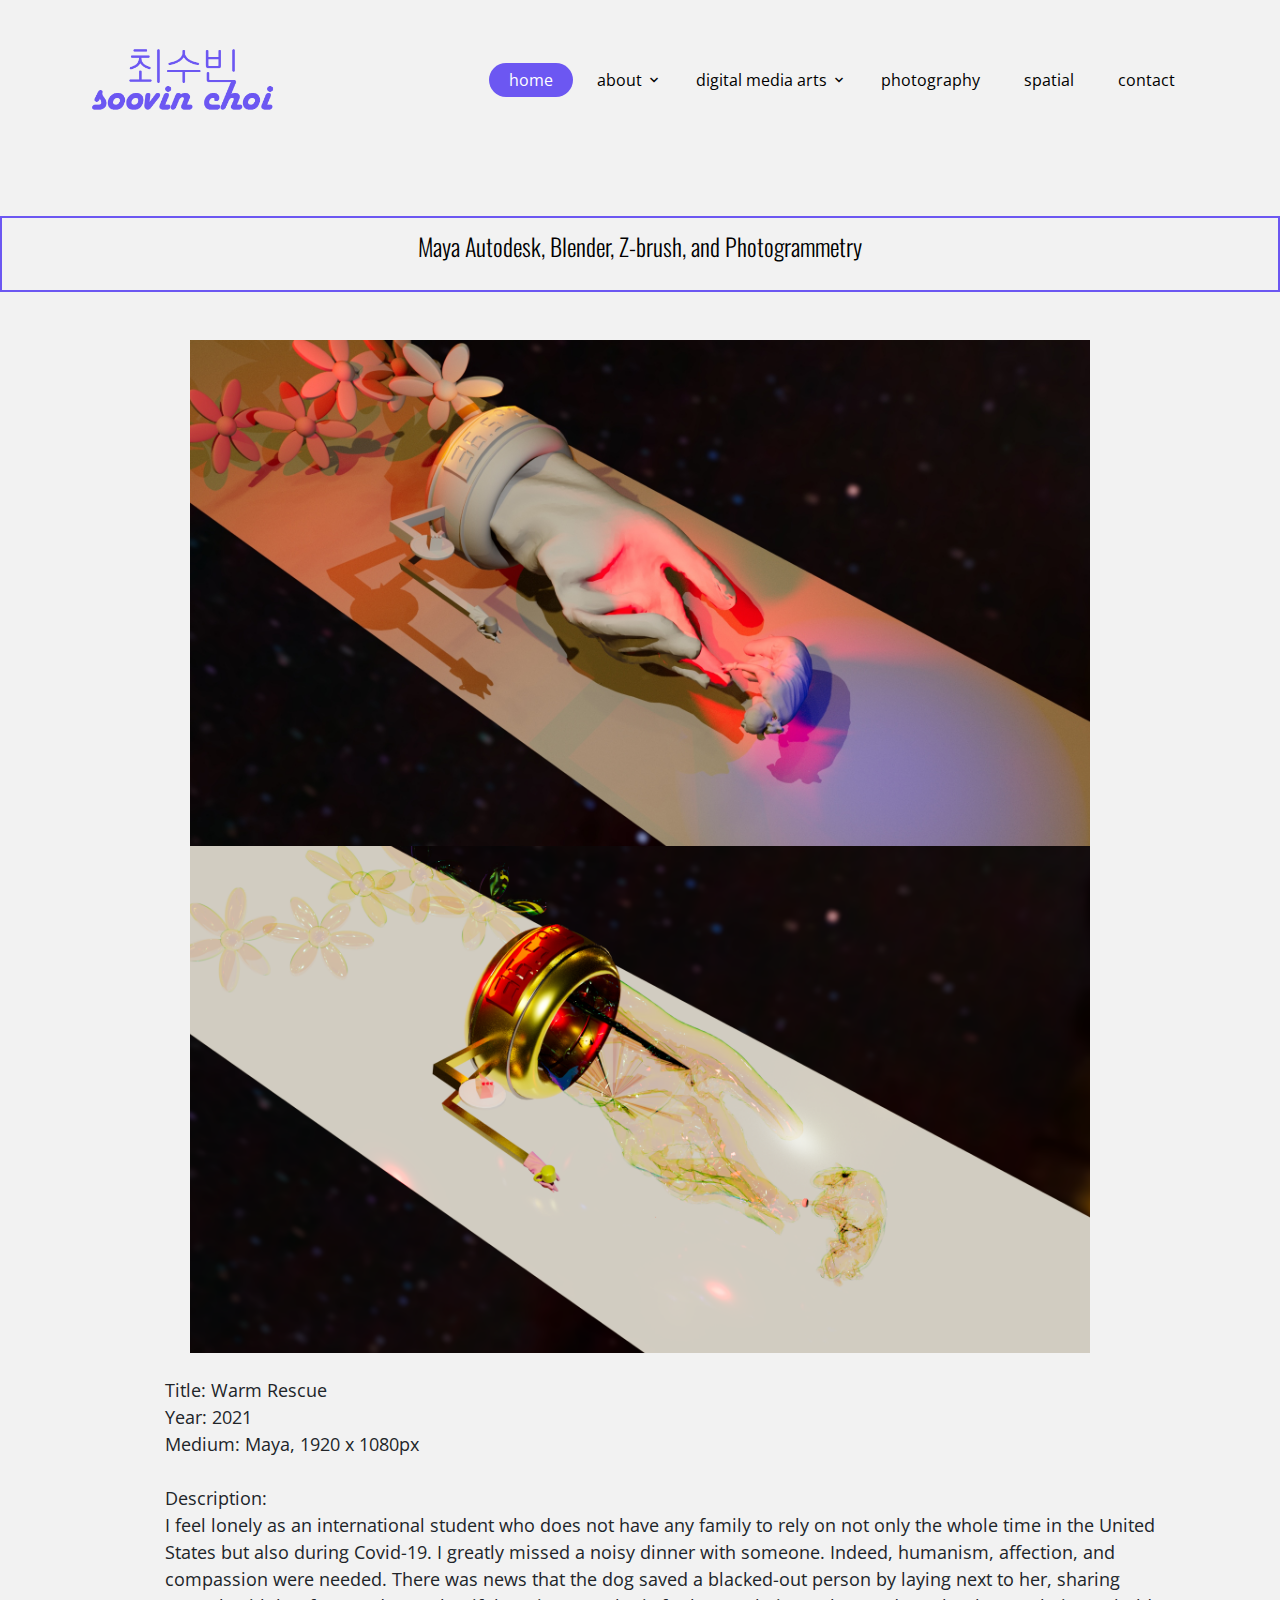
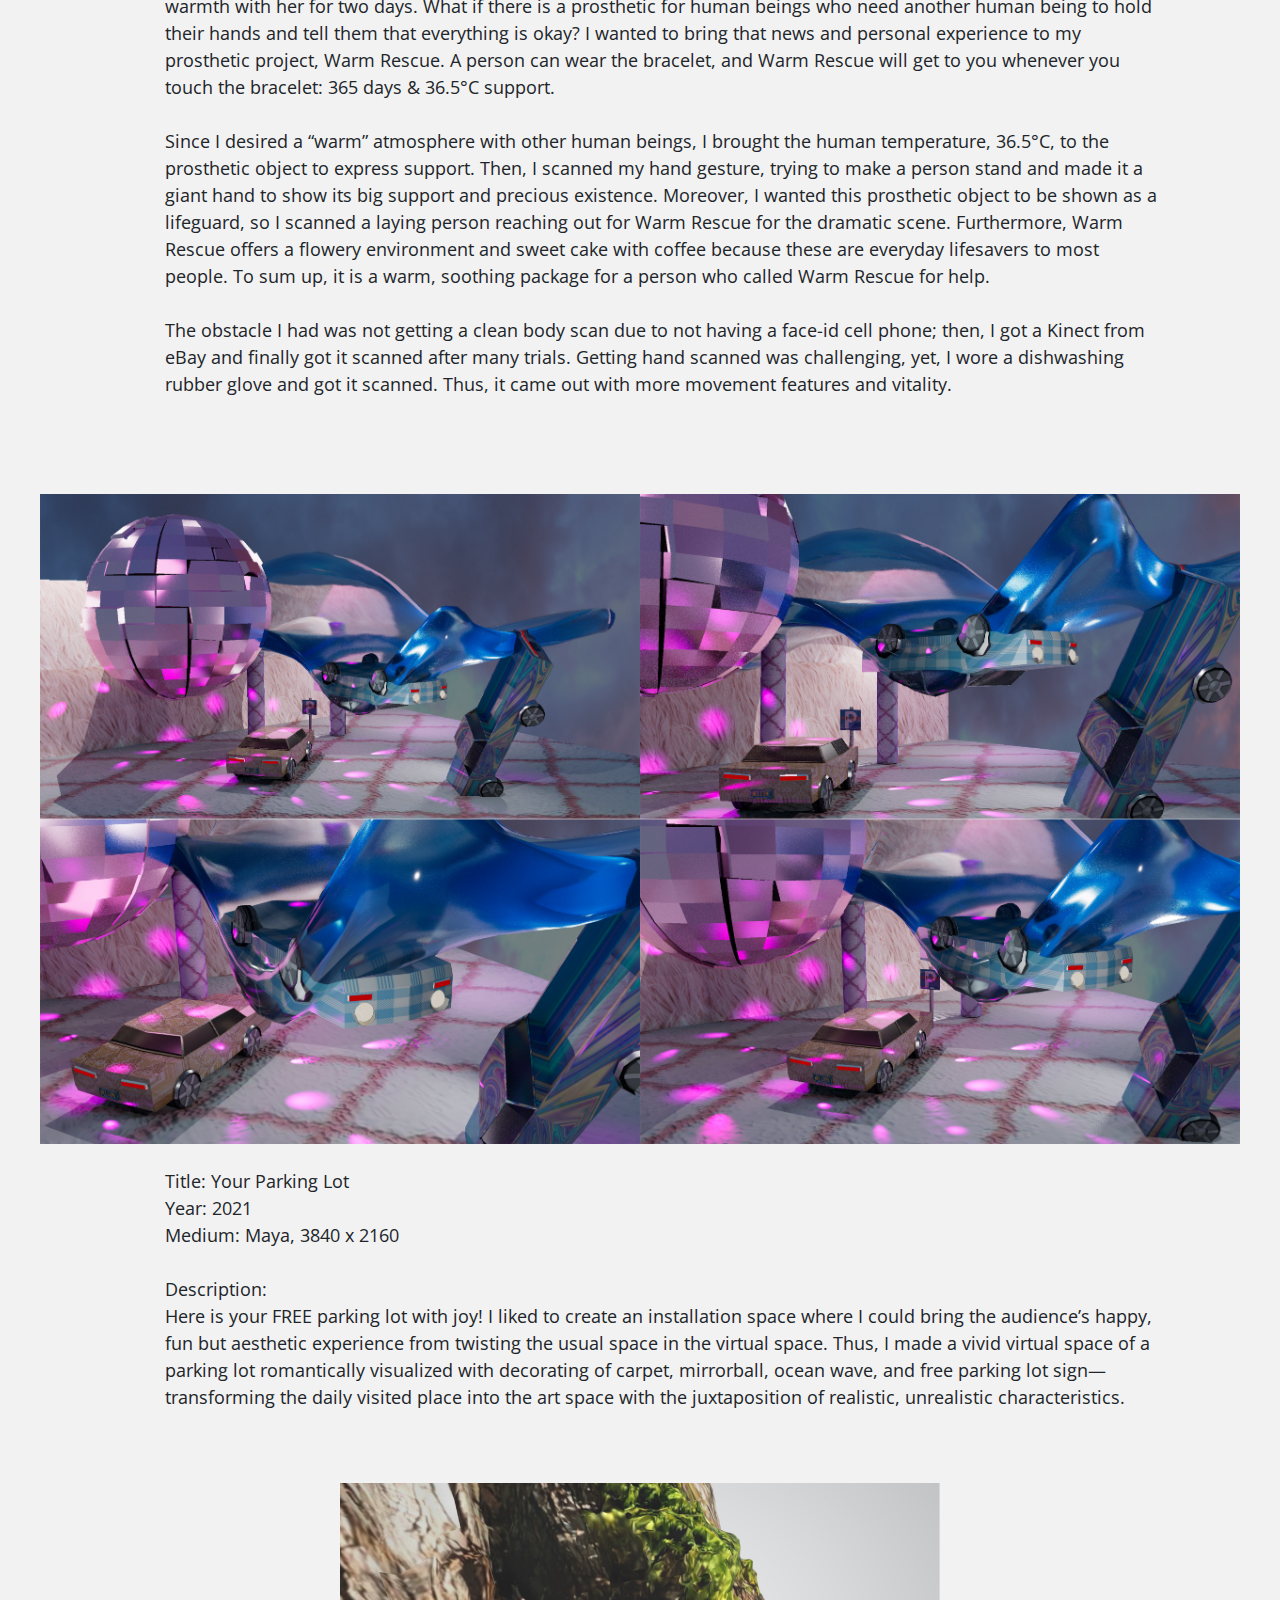
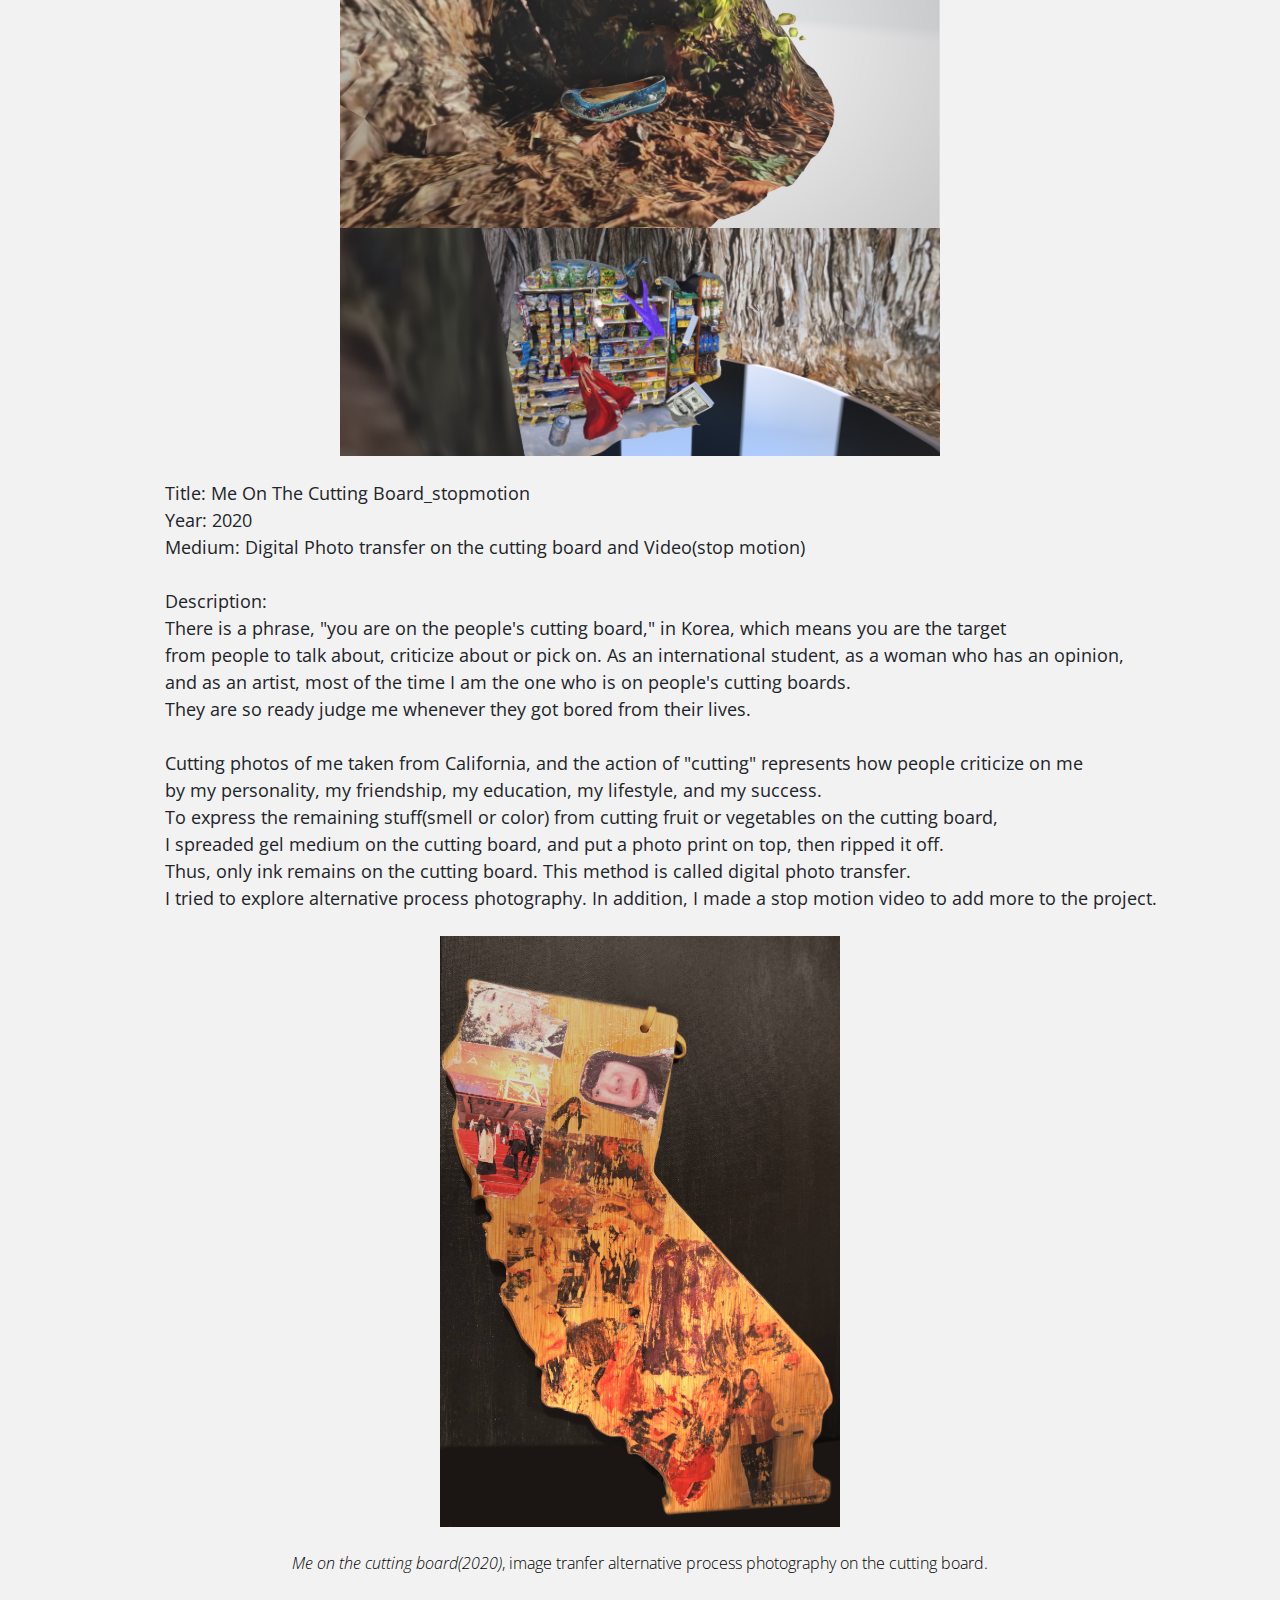
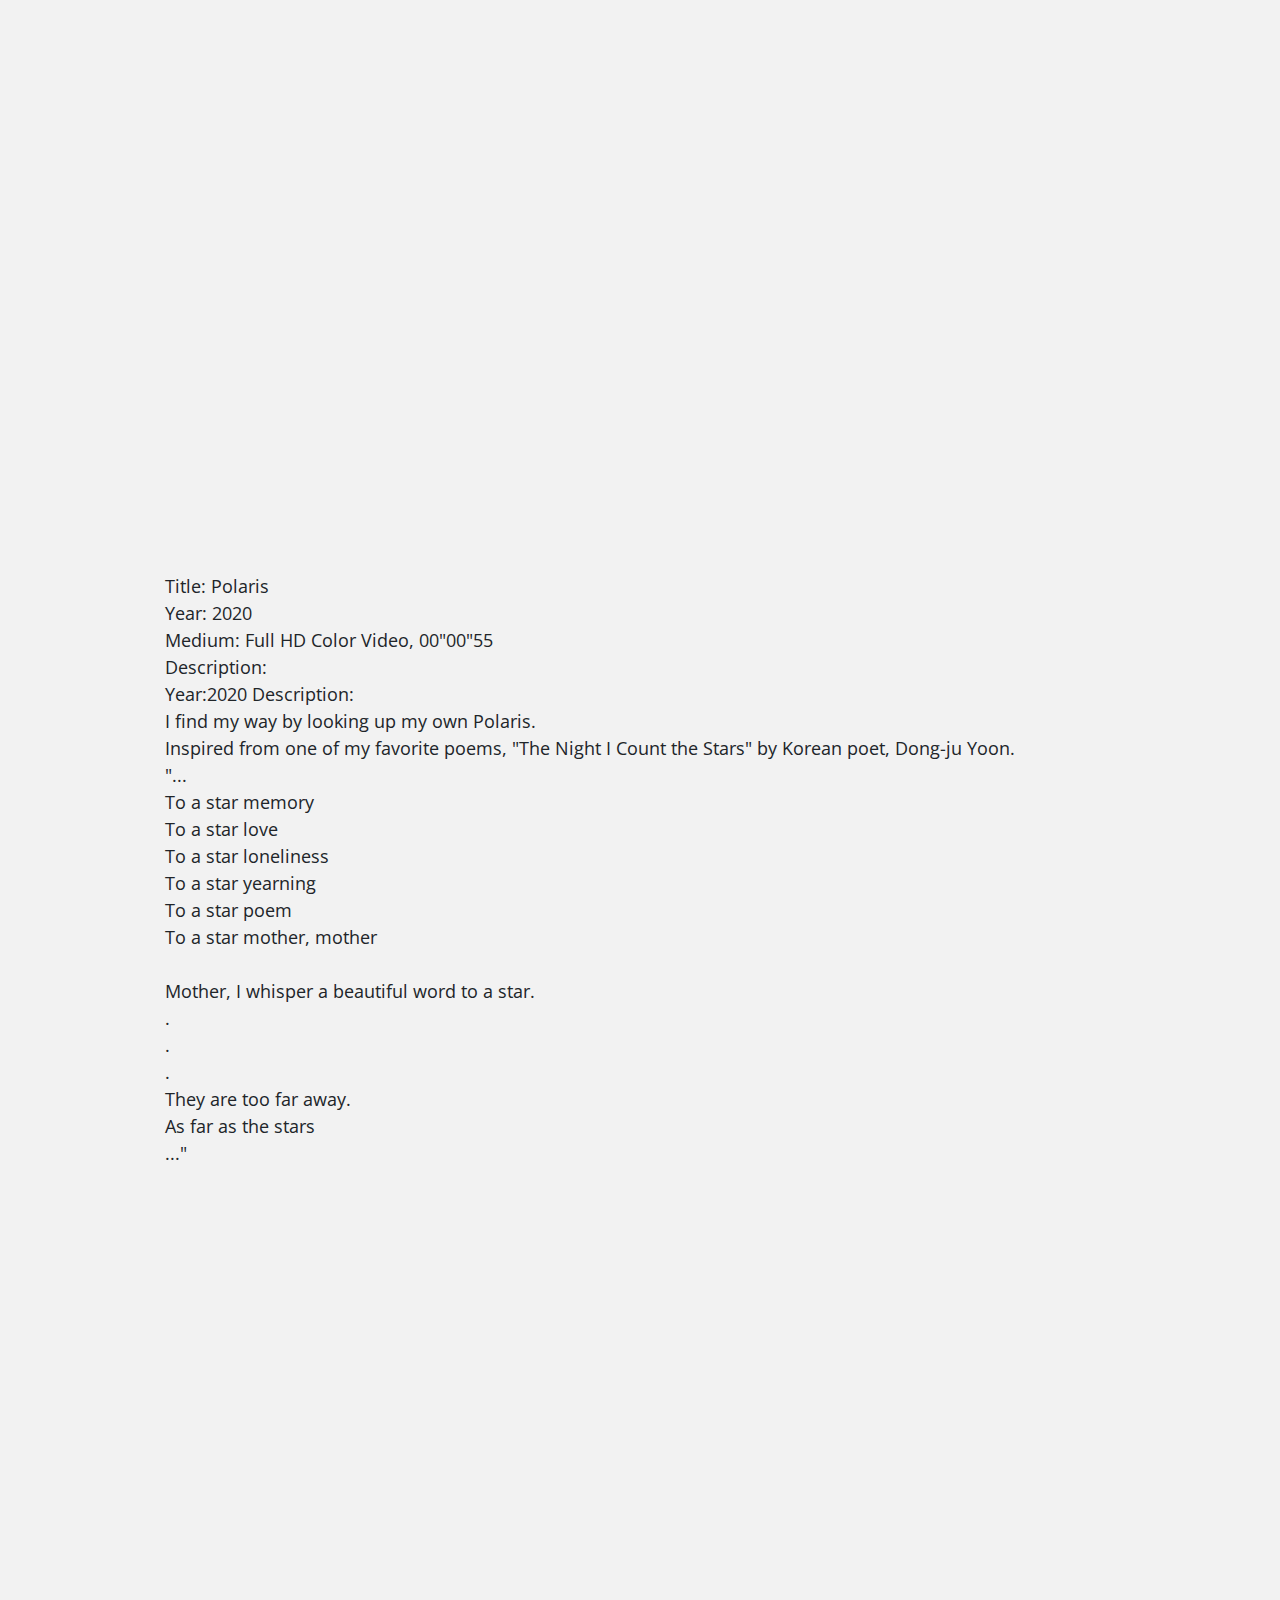
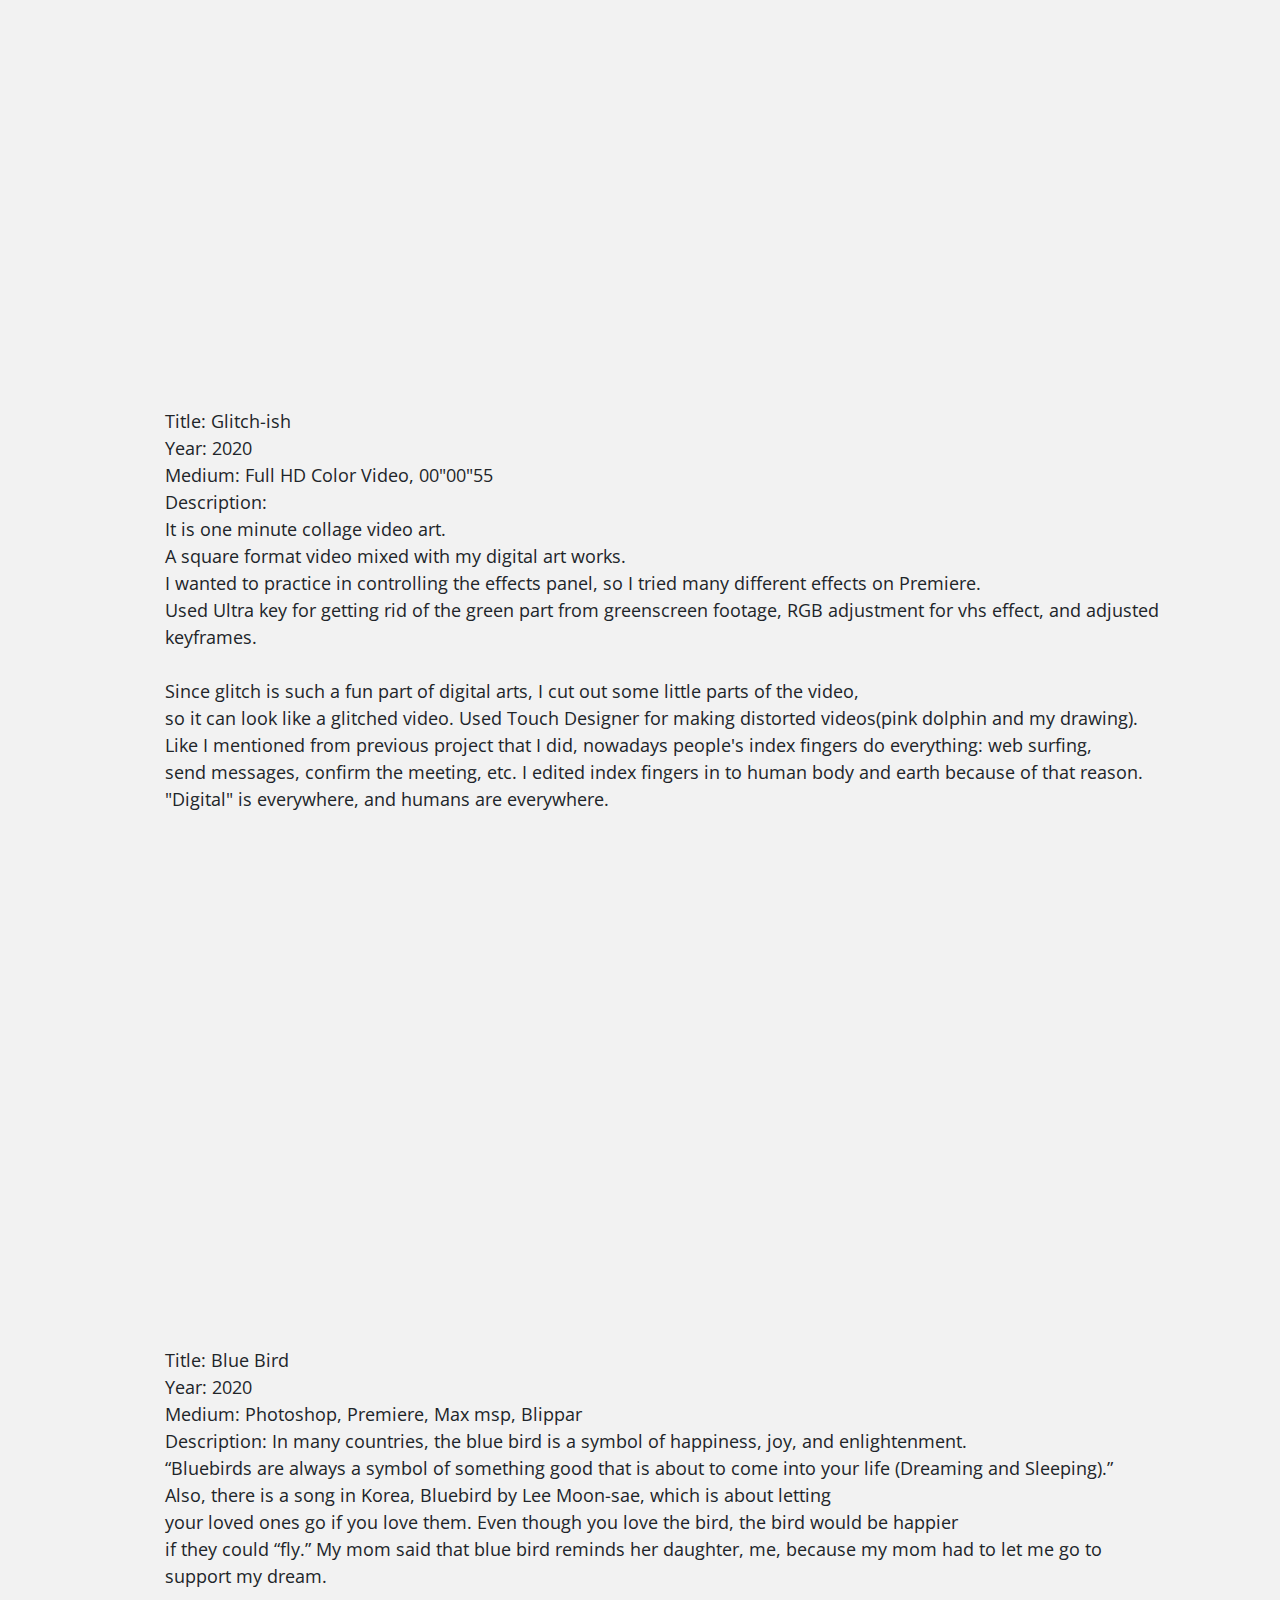
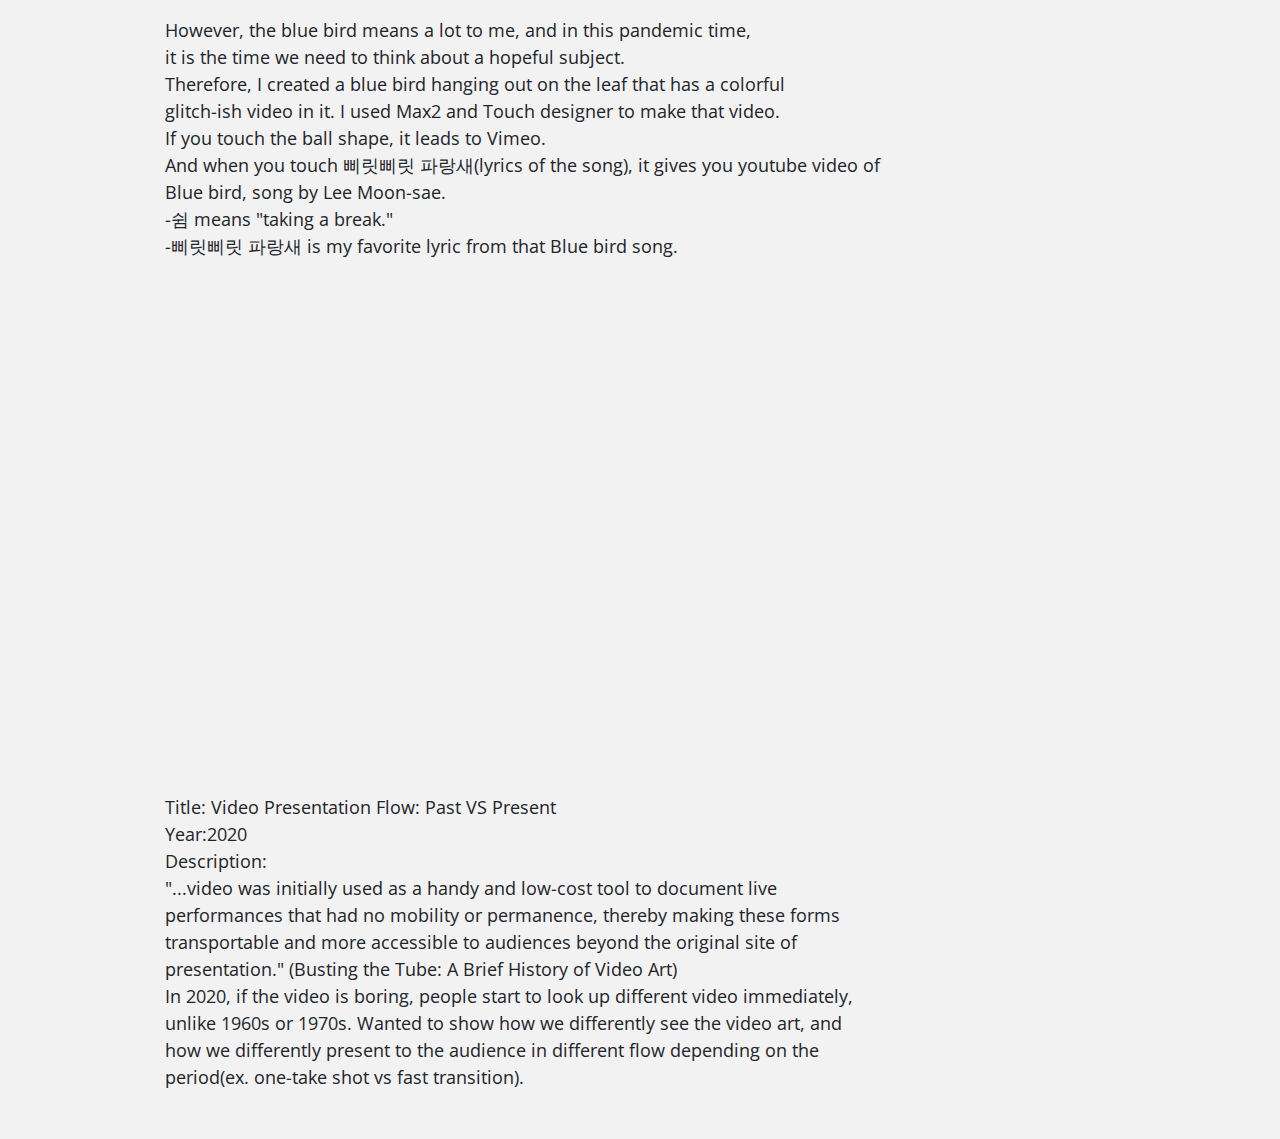
==== 3d.html @ eb4927ff "updated" ====
<!doctype html>
<html lang="en">
  <head>
    <!-- Required meta tags -->
    <meta charset="utf-8">
    <meta name="viewport" content="width=device-width, initial-scale=1, shrink-to-fit=no">

    <link href="https://fonts.googleapis.com/css?family=Open+Sans:300,400,700" rel="stylesheet">

    <link rel="stylesheet" href="fonts/icomoon/style.css">

    <link rel="stylesheet" href="css/owl.carousel.min.css">

    <!-- Bootstrap CSS -->
    <link rel="stylesheet" href="css/bootstrap.min.css">

    <!-- Style -->
    <link rel="stylesheet" href="css/style.css">

    <title>soovin choi</title>
  </head>
<header>

    <div class="site-mobile-menu">
      <div class="site-mobile-menu-header">
        <div class="site-mobile-menu-close mt-3">
          <span class="icon-close2 js-menu-toggle"></span>
        </div>
      </div>
      <div class="site-mobile-menu-body"></div>
    </div>

    <header class="site-navbar" role="banner">

      <div class="container">
        <div class="row align-items-center">

          <div class="col-11 col-xl-2">
            <img src ="images/logo.png" width="200px" height="auto">
            <!-- <h1 class="mb-0 site-logo"><a href="index.html" class="text-white mb-0">Brand</a></h1> -->
          </div>
          <div class="col-12 col-md-10 d-none d-xl-block">
            <nav class="site-navigation position-relative text-right" role="navigation">

              <ul class="site-menu js-clone-nav mr-auto d-none d-lg-block">
                <li class="active"><a href="index.html"><span>home</span></a></li>
                <li class="has-children">
                  <a href="#"><span>about</span></a>
                  <ul class="dropdown arrow-top">
                    <li><a href="artiststatement.html">artist statement</a></li>
                    <li><a href="cv.html">curriculum vitae</a></li>
                  </ul>
                </li>
                <li class="has-children">
                  <a href="#"><span>digital media arts</span></a>
                  <ul class="dropdown arrow-top">
                    <li><a href="3d.html">3d works</a></li>
                    <li><a href="videoarts.html">video arts</a></li>
                    <li><a href="web.html">web development</a></li>
                  </ul>
                </li>
                <li><a href="index2.html"><span>photography</span></a></li>
                <li><a href="spatial.html"><span>spatial</span></a></li>
                <li><a href="contact.html"><span>contact</span></a></li>
              </ul>
            </nav>
          </div>


          <div class="d-inline-block d-xl-none ml-md-0 mr-auto py-3" style="position: relative; top: 3px;"><a href="#" class="site-menu-toggle js-menu-toggle text-white"><span class="icon-menu h3"></span></a></div>

          </div>

        </div>
      </div>

    </header>

    <!-- <div class="hero" style="background-image: url('images/hero_1.jpg');"></div> -->
<body>

<br>
<br><br>
<br><br>
<br><br>
<br>
<br><fieldset><p id="hightlighted">
  <legend>  Maya Autodesk, Blender, Z-brush, and Photogrammetry</legend>
</p></fieldset>

<br>
<br>

   <center><img src="images/prosthetic.jpg" width="900px"><img src="images/choi-texture-tutorial2.png" width="900px"></center>

   <br>

   <center><div class="description" id="description">
   Title: Warm Rescue
<br>
   Year: 2021<br>
   Medium: Maya, 1920 x 1080px<br>
   <br>
   Description: <Br>
     I feel lonely as an international student who does not have any family to rely on not only the whole time in the United States but also during Covid-19. I greatly missed a noisy dinner with someone. Indeed, humanism, affection, and compassion were needed.
  There was news that the dog saved a blacked-out person by laying next to her, sharing warmth with her for two days. What if there is a prosthetic for human beings who need another human being to hold their hands and tell them that everything is okay? I wanted to bring that news and personal experience to my prosthetic project, Warm Rescue. A person can wear the bracelet, and Warm Rescue will get to you whenever you touch the bracelet: 365 days & 36.5°C support.
  <br><br>Since I desired a “warm” atmosphere with other human beings, I brought the human temperature, 36.5°C, to the prosthetic object to express support. Then, I scanned my hand gesture, trying to make a person stand and made it a giant hand to show its big support and precious existence. Moreover, I wanted this prosthetic object to be shown as a lifeguard, so I scanned a laying person reaching out for Warm Rescue for the dramatic scene. Furthermore, Warm Rescue offers a flowery environment and sweet cake with coffee because these are everyday lifesavers to most people. To sum up, it is a warm, soothing package for a person who called Warm Rescue for help. <br><br>
  The obstacle I had was not getting a clean body scan due to not having a face-id cell phone; then, I got a Kinect from eBay and finally got it scanned after many trials. Getting hand scanned was challenging, yet, I wore a dishwashing rubber glove and got it scanned. Thus, it came out with more movement features and vitality.

 </div>
   <br>
   <br>
   <br>
   <br>
   <center><img src="images/choi-yourparkinglot.jpg" width="600px"><img src="images/choi-2.jpg" width="600px"></center>

   <br>

   <div class="description" id="description">
   Title: Your Parking Lot<br>
   Year: 2021<br>
   Medium: Maya, 3840 x 2160<br>
   <br>
   Description: <Br>
   Here is your FREE parking lot with joy! I liked to create an installation space where I could bring the audience’s happy, fun but aesthetic experience from twisting the usual space in the virtual space. Thus, I made a vivid virtual space of a parking lot romantically visualized with decorating of carpet, mirrorball, ocean wave, and free parking lot sign—transforming the daily visited place into the art space with the juxtaposition of realistic, unrealistic characteristics.
   </div>
   <br>
   <br>
   <br>
   <center><img src="images/enterace.jpg" width="600px"><br><img src="images/Soovin in Wonderland.png" width="600px"></center>
   <br>
   <div class="description" id="description">
   Title: Me On The Cutting Board_stopmotion<br>
   Year: 2020<br>
   Medium: Digital Photo transfer on the cutting board and Video(stop motion)<br>
   <br>
   Description: <Br>
   There is a phrase, "you are on the people's cutting board," in Korea, which means you are the target<br>
    from people to talk about, criticize about or pick on. As an international student, as a woman who has an opinion,<br>
   and as an artist, most of the time I am the one who is on people's cutting boards.<br>
   They are so ready judge me whenever they got bored from their lives.<br>

   <br>
   Cutting photos of me taken from California, and the action of "cutting" represents how people criticize on me <br>
   by my personality, my friendship, my education, my lifestyle, and my success. <br>
   To express the remaining stuff(smell or color) from cutting fruit or vegetables on the cutting board,<br>
    I spreaded gel medium on the cutting board, and put a photo print on top, then ripped it off. <br>
    Thus, only ink remains on the cutting board. This method is called digital photo transfer. <br>
    I tried to explore alternative process photography. In addition, I made a stop motion video to add more to the project.
   </div>
   <br>
   <center><img src="images/meontheboard.jpg" width="400px" height="auto"></center>
   <br>
   <p><i>Me on the cutting board(2020)</i>, image tranfer alternative process photography on the cutting board.</p>
   <br>
   <br>
   <br>
   <br>
   <br>
   <br>
   <br>
   <br><center><iframe title="vimeo-player" src="https://player.vimeo.com/video/416356468?h=c28797c2d5" width="640" height="360" frameborder="0" allowfullscreen></iframe></center>
    <br>
   <div class="description" id="description">
   Title: Polaris<br>
   Year: 2020<br>
   Medium: Full HD Color Video, 00"00"55<br>
   Description: <br>
   Year:2020

Description:<br>
I find my way by looking up my own Polaris.<br>
Inspired from one of my favorite poems, "The Night I Count the Stars" by Korean poet, Dong-ju Yoon.<br>
"...<br>
To a star memory<br>
To a star love<br>
To a star loneliness<br>
To a star yearning<br>
To a star poem<br>
To a star mother, mother<br>
<br>
Mother, I whisper a beautiful word to a star.<br>
.<br>
.<br>
.<br>
They are too far away.<br>
As far as the stars<br>
..."<br>
<br>
   </div>
   <br>
   <br></div>
   <br>
   <br>
   <br>
   <br><center><iframe src="https://player.vimeo.com/video/399835604" width="640" height="640" frameborder="0" allow="autoplay; fullscreen" allowfullscreen></iframe></center>
    <br>
   <div class="description" id="description">
   Title: Glitch-ish<br>
   Year: 2020<br>
   Medium: Full HD Color Video, 00"00"55<br>
   Description: <br>
   It is one minute collage video art.
   <br>
    A square format video mixed with my digital art works. <br>
   I wanted to practice in controlling the effects panel, so I tried many different effects on Premiere.<br>
   Used Ultra key for getting rid of the green part from greenscreen footage, RGB adjustment for vhs effect, and adjusted keyframes. <br>

   <br>
   Since glitch is such a fun part of digital arts, I cut out some little parts of the video,<br>
   so it can look like a glitched video. Used Touch Designer for making distorted videos(pink dolphin and my drawing).<br>
   Like I mentioned from previous project that I did, nowadays people's index fingers do everything: web surfing, <br>
   send messages, confirm the meeting, etc. I edited index fingers in to human body and earth because of that reason. <br>
   "Digital" is everywhere, and humans are everywhere.
   </div>
   <br>
   <br></div>
   <br>
   <br>
   <br>
   <br><center><iframe src="https://player.vimeo.com/video/410851791" width="640" height="360" frameborder="0" allow="autoplay; fullscreen" allowfullscreen></iframe></center>
    <br>
   <div class="description" id="description">
   Title: Blue Bird<br>
   Year: 2020<br>
   Medium: Photoshop, Premiere, Max msp, Blippar<br>
   Description: In many countries, the blue bird is a symbol of happiness, joy, and enlightenment. <br>
   “Bluebirds are always a symbol of something good that is about to come into your life (Dreaming and Sleeping).” <br>
   Also, there is a song in Korea, Bluebird by Lee Moon-sae, which is about letting<br> your loved ones go if you love them. Even though you love the bird, the bird would be happier <br>if they could “fly.” My mom said that blue bird reminds her daughter, me, because my mom had to let me go to support my dream. <br>

   <br>
   However, the blue bird means a lot to me, and in this pandemic time,<br>
    it is the time we need to think about a hopeful subject. <br>
    Therefore, I created a blue bird hanging out on the leaf that has a colorful <br>
    glitch-ish video in it. I used Max2 and Touch designer to make that video.<br>

   If you touch the ball shape, it leads to Vimeo. <br>
   And when you touch 삐릿삐릿 파랑새(lyrics of the song), it gives you youtube video of <br>Blue bird, song by Lee Moon-sae.<br>

   -쉼 means "taking a break."<br>

   -삐릿삐릿 파랑새  is my favorite lyric from that Blue bird song.  <br>
   </div>
   <br>
   <br></div>
   <br>
   <br>
   <br>
   <br>
   <center><iframe src="https://player.vimeo.com/video/404308982" width="640" height="360" frameborder="0" allow="autoplay; fullscreen" allowfullscreen></iframe></center>
   <br>
   <div class="description" id="description">
       Title: Video Presentation Flow: Past VS Present <br>
       Year:2020<br>
       Description:<br>
       "...video was initially used as a handy and low-cost tool to document live <br>
       performances that had no mobility or permanence, thereby making these forms <br>transportable and more accessible to audiences beyond the original site of <br>presentation." (Busting the Tube: A Brief History of Video Art)  <br>
       In 2020, if the video is boring, people start to look up different video immediately, <br>
       unlike 1960s or 1970s. Wanted to show how we differently see the video art, and <br>
       how we differently present to the audience in different flow depending on the <br>
       period(ex. one-take shot vs fast transition).<br>


   </div></center>
<br>
<br>

    <script src="js/jquery-3.3.1.min.js"></script>
    <script src="js/popper.min.js"></script>
    <script src="js/bootstrap.min.js"></script>
    <script src="js/jquery.sticky.js"></script>
    <script src="js/main.js"></script>
  </body>
</html>
---- fonts/icomoon/style.css ----
@font-face {
  font-family: 'icomoon';
  src:  url('fonts/icomoon.eot?10si43');
  src:  url('fonts/icomoon.eot?10si43#iefix') format('embedded-opentype'),
    url('fonts/icomoon.ttf?10si43') format('truetype'),
    url('fonts/icomoon.woff?10si43') format('woff'),
    url('fonts/icomoon.svg?10si43#icomoon') format('svg');
  font-weight: normal;
  font-style: normal;
}

[class^="icon-"], [class*=" icon-"] {
  /* use !important to prevent issues with browser extensions that change fonts */
  font-family: 'icomoon' !important;
  speak: none;
  font-style: normal;
  font-weight: normal;
  font-variant: normal;
  text-transform: none;
  line-height: 1;

  /* Better Font Rendering =========== */
  -webkit-font-smoothing: antialiased;
  -moz-osx-font-smoothing: grayscale;
}

.icon-asterisk:before {
  content: "\f069";
}
.icon-plus:before {
  content: "\f067";
}
.icon-question:before {
  content: "\f128";
}
.icon-minus:before {
  content: "\f068";
}
.icon-glass:before {
  content: "\f000";
}
.icon-music:before {
  content: "\f001";
}
.icon-search:before {
  content: "\f002";
}
.icon-envelope-o:before {
  content: "\f003";
}
.icon-heart:before {
  content: "\f004";
}
.icon-star:before {
  content: "\f005";
}
.icon-star-o:before {
  content: "\f006";
}
.icon-user:before {
  content: "\f007";
}
.icon-film:before {
  content: "\f008";
}
.icon-th-large:before {
  content: "\f009";
}
.icon-th:before {
  content: "\f00a";
}
.icon-th-list:before {
  content: "\f00b";
}
.icon-check:before {
  content: "\f00c";
}
.icon-close:before {
  content: "\f00d";
}
.icon-remove:before {
  content: "\f00d";
}
.icon-times:before {
  content: "\f00d";
}
.icon-search-plus:before {
  content: "\f00e";
}
.icon-search-minus:before {
  content: "\f010";
}
.icon-power-off:before {
  content: "\f011";
}
.icon-signal:before {
  content: "\f012";
}
.icon-cog:before {
  content: "\f013";
}
.icon-gear:before {
  content: "\f013";
}
.icon-trash-o:before {
  content: "\f014";
}
.icon-home:before {
  content: "\f015";
}
.icon-file-o:before {
  content: "\f016";
}
.icon-clock-o:before {
  content: "\f017";
}
.icon-road:before {
  content: "\f018";
}
.icon-download:before {
  content: "\f019";
}
.icon-arrow-circle-o-down:before {
  content: "\f01a";
}
.icon-arrow-circle-o-up:before {
  content: "\f01b";
}
.icon-inbox:before {
  content: "\f01c";
}
.icon-play-circle-o:before {
  content: "\f01d";
}
.icon-repeat:before {
  content: "\f01e";
}
.icon-rotate-right:before {
  content: "\f01e";
}
.icon-refresh:before {
  content: "\f021";
}
.icon-list-alt:before {
  content: "\f022";
}
.icon-lock:before {
  content: "\f023";
}
.icon-flag:before {
  content: "\f024";
}
.icon-headphones:before {
  content: "\f025";
}
.icon-volume-off:before {
  content: "\f026";
}
.icon-volume-down:before {
  content: "\f027";
}
.icon-volume-up:before {
  content: "\f028";
}
.icon-qrcode:before {
  content: "\f029";
}
.icon-barcode:before {
  content: "\f02a";
}
.icon-tag:before {
  content: "\f02b";
}
.icon-tags:before {
  content: "\f02c";
}
.icon-book:before {
  content: "\f02d";
}
.icon-bookmark:before {
  content: "\f02e";
}
.icon-print:before {
  content: "\f02f";
}
.icon-camera:before {
  content: "\f030";
}
.icon-font:before {
  content: "\f031";
}
.icon-bold:before {
  content: "\f032";
}
.icon-italic:before {
  content: "\f033";
}
.icon-text-height:before {
  content: "\f034";
}
.icon-text-width:before {
  content: "\f035";
}
.icon-align-left:before {
  content: "\f036";
}
.icon-align-center:before {
  content: "\f037";
}
.icon-align-right:before {
  content: "\f038";
}
.icon-align-justify:before {
  content: "\f039";
}
.icon-list:before {
  content: "\f03a";
}
.icon-dedent:before {
  content: "\f03b";
}
.icon-outdent:before {
  content: "\f03b";
}
.icon-indent:before {
  content: "\f03c";
}
.icon-video-camera:before {
  content: "\f03d";
}
.icon-image:before {
  content: "\f03e";
}
.icon-photo:before {
  content: "\f03e";
}
.icon-picture-o:before {
  content: "\f03e";
}
.icon-pencil:before {
  content: "\f040";
}
.icon-map-marker:before {
  content: "\f041";
}
.icon-adjust:before {
  content: "\f042";
}
.icon-tint:before {
  content: "\f043";
}
.icon-edit:before {
  content: "\f044";
}
.icon-pencil-square-o:before {
  content: "\f044";
}
.icon-share-square-o:before {
  content: "\f045";
}
.icon-check-square-o:before {
  content: "\f046";
}
.icon-arrows:before {
  content: "\f047";
}
.icon-step-backward:before {
  content: "\f048";
}
.icon-fast-backward:before {
  content: "\f049";
}
.icon-backward:before {
  content: "\f04a";
}
.icon-play:before {
  content: "\f04b";
}
.icon-pause:before {
  content: "\f04c";
}
.icon-stop:before {
  content: "\f04d";
}
.icon-forward:before {
  content: "\f04e";
}
.icon-fast-forward:before {
  content: "\f050";
}
.icon-step-forward:before {
  content: "\f051";
}
.icon-eject:before {
  content: "\f052";
}
.icon-chevron-left:before {
  content: "\f053";
}
.icon-chevron-right:before {
  content: "\f054";
}
.icon-plus-circle:before {
  content: "\f055";
}
.icon-minus-circle:before {
  content: "\f056";
}
.icon-times-circle:before {
  content: "\f057";
}
.icon-check-circle:before {
  content: "\f058";
}
.icon-question-circle:before {
  content: "\f059";
}
.icon-info-circle:before {
  content: "\f05a";
}
.icon-crosshairs:before {
  content: "\f05b";
}
.icon-times-circle-o:before {
  content: "\f05c";
}
.icon-check-circle-o:before {
  content: "\f05d";
}
.icon-ban:before {
  content: "\f05e";
}
.icon-arrow-left:before {
  content: "\f060";
}
.icon-arrow-right:before {
  content: "\f061";
}
.icon-arrow-up:before {
  content: "\f062";
}
.icon-arrow-down:before {
  content: "\f063";
}
.icon-mail-forward:before {
  content: "\f064";
}
.icon-share:before {
  content: "\f064";
}
.icon-expand:before {
  content: "\f065";
}
.icon-compress:before {
  content: "\f066";
}
.icon-exclamation-circle:before {
  content: "\f06a";
}
.icon-gift:before {
  content: "\f06b";
}
.icon-leaf:before {
  content: "\f06c";
}
.icon-fire:before {
  content: "\f06d";
}
.icon-eye:before {
  content: "\f06e";
}
.icon-eye-slash:before {
  content: "\f070";
}
.icon-exclamation-triangle:before {
  content: "\f071";
}
.icon-warning:before {
  content: "\f071";
}
.icon-plane:before {
  content: "\f072";
}
.icon-calendar:before {
  content: "\f073";
}
.icon-random:before {
  content: "\f074";
}
.icon-comment:before {
  content: "\f075";
}
.icon-magnet:before {
  content: "\f076";
}
.icon-chevron-up:before {
  content: "\f077";
}
.icon-chevron-down:before {
  content: "\f078";
}
.icon-retweet:before {
  content: "\f079";
}
.icon-shopping-cart:before {
  content: "\f07a";
}
.icon-folder:before {
  content: "\f07b";
}
.icon-folder-open:before {
  content: "\f07c";
}
.icon-arrows-v:before {
  content: "\f07d";
}
.icon-arrows-h:before {
  content: "\f07e";
}
.icon-bar-chart:before {
  content: "\f080";
}
.icon-bar-chart-o:before {
  content: "\f080";
}
.icon-twitter-square:before {
  content: "\f081";
}
.icon-facebook-square:before {
  content: "\f082";
}
.icon-camera-retro:before {
  content: "\f083";
}
.icon-key:before {
  content: "\f084";
}
.icon-cogs:before {
  content: "\f085";
}
.icon-gears:before {
  content: "\f085";
}
.icon-comments:before {
  content: "\f086";
}
.icon-thumbs-o-up:before {
  content: "\f087";
}
.icon-thumbs-o-down:before {
  content: "\f088";
}
.icon-star-half:before {
  content: "\f089";
}
.icon-heart-o:before {
  content: "\f08a";
}
.icon-sign-out:before {
  content: "\f08b";
}
.icon-linkedin-square:before {
  content: "\f08c";
}
.icon-thumb-tack:before {
  content: "\f08d";
}
.icon-external-link:before {
  content: "\f08e";
}
.icon-sign-in:before {
  content: "\f090";
}
.icon-trophy:before {
  content: "\f091";
}
.icon-github-square:before {
  content: "\f092";
}
.icon-upload:before {
  content: "\f093";
}
.icon-lemon-o:before {
  content: "\f094";
}
.icon-phone:before {
  content: "\f095";
}
.icon-square-o:before {
  content: "\f096";
}
.icon-bookmark-o:before {
  content: "\f097";
}
.icon-phone-square:before {
  content: "\f098";
}
.icon-twitter:before {
  content: "\f099";
}
.icon-facebook:before {
  content: "\f09a";
}
.icon-facebook-f:before {
  content: "\f09a";
}
.icon-github:before {
  content: "\f09b";
}
.icon-unlock:before {
  content: "\f09c";
}
.icon-credit-card:before {
  content: "\f09d";
}
.icon-feed:before {
  content: "\f09e";
}
.icon-rss:before {
  content: "\f09e";
}
.icon-hdd-o:before {
  content: "\f0a0";
}
.icon-bullhorn:before {
  content: "\f0a1";
}
.icon-bell-o:before {
  content: "\f0a2";
}
.icon-certificate:before {
  content: "\f0a3";
}
.icon-hand-o-right:before {
  content: "\f0a4";
}
.icon-hand-o-left:before {
  content: "\f0a5";
}
.icon-hand-o-up:before {
  content: "\f0a6";
}
.icon-hand-o-down:before {
  content: "\f0a7";
}
.icon-arrow-circle-left:before {
  content: "\f0a8";
}
.icon-arrow-circle-right:before {
  content: "\f0a9";
}
.icon-arrow-circle-up:before {
  content: "\f0aa";
}
.icon-arrow-circle-down:before {
  content: "\f0ab";
}
.icon-globe:before {
  content: "\f0ac";
}
.icon-wrench:before {
  content: "\f0ad";
}
.icon-tasks:before {
  content: "\f0ae";
}
.icon-filter:before {
  content: "\f0b0";
}
.icon-briefcase:before {
  content: "\f0b1";
}
.icon-arrows-alt:before {
  content: "\f0b2";
}
.icon-group:before {
  content: "\f0c0";
}
.icon-users:before {
  content: "\f0c0";
}
.icon-chain:before {
  content: "\f0c1";
}
.icon-link:before {
  content: "\f0c1";
}
.icon-cloud:before {
  content: "\f0c2";
}
.icon-flask:before {
  content: "\f0c3";
}
.icon-cut:before {
  content: "\f0c4";
}
.icon-scissors:before {
  content: "\f0c4";
}
.icon-copy:before {
  content: "\f0c5";
}
.icon-files-o:before {
  content: "\f0c5";
}
.icon-paperclip:before {
  content: "\f0c6";
}
.icon-floppy-o:before {
  content: "\f0c7";
}
.icon-save:before {
  content: "\f0c7";
}
.icon-square:before {
  content: "\f0c8";
}
.icon-bars:before {
  content: "\f0c9";
}
.icon-navicon:before {
  content: "\f0c9";
}
.icon-reorder:before {
  content: "\f0c9";
}
.icon-list-ul:before {
  content: "\f0ca";
}
.icon-list-ol:before {
  content: "\f0cb";
}
.icon-strikethrough:before {
  content: "\f0cc";
}
.icon-underline:before {
  content: "\f0cd";
}
.icon-table:before {
  content: "\f0ce";
}
.icon-magic:before {
  content: "\f0d0";
}
.icon-truck:before {
  content: "\f0d1";
}
.icon-pinterest:before {
  content: "\f0d2";
}
.icon-pinterest-square:before {
  content: "\f0d3";
}
.icon-google-plus-square:before {
  content: "\f0d4";
}
.icon-google-plus:before {
  content: "\f0d5";
}
.icon-money:before {
  content: "\f0d6";
}
.icon-caret-down:before {
  content: "\f0d7";
}
.icon-caret-up:before {
  content: "\f0d8";
}
.icon-caret-left:before {
  content: "\f0d9";
}
.icon-caret-right:before {
  content: "\f0da";
}
.icon-columns:before {
  content: "\f0db";
}
.icon-sort:before {
  content: "\f0dc";
}
.icon-unsorted:before {
  content: "\f0dc";
}
.icon-sort-desc:before {
  content: "\f0dd";
}
.icon-sort-down:before {
  content: "\f0dd";
}
.icon-sort-asc:before {
  content: "\f0de";
}
.icon-sort-up:before {
  content: "\f0de";
}
.icon-envelope:before {
  content: "\f0e0";
}
.icon-linkedin:before {
  content: "\f0e1";
}
.icon-rotate-left:before {
  content: "\f0e2";
}
.icon-undo:before {
  content: "\f0e2";
}
.icon-gavel:before {
  content: "\f0e3";
}
.icon-legal:before {
  content: "\f0e3";
}
.icon-dashboard:before {
  content: "\f0e4";
}
.icon-tachometer:before {
  content: "\f0e4";
}
.icon-comment-o:before {
  content: "\f0e5";
}
.icon-comments-o:before {
  content: "\f0e6";
}
.icon-bolt:before {
  content: "\f0e7";
}
.icon-flash:before {
  content: "\f0e7";
}
.icon-sitemap:before {
  content: "\f0e8";
}
.icon-umbrella:before {
  content: "\f0e9";
}
.icon-clipboard:before {
  content: "\f0ea";
}
.icon-paste:before {
  content: "\f0ea";
}
.icon-lightbulb-o:before {
  content: "\f0eb";
}
.icon-exchange:before {
  content: "\f0ec";
}
.icon-cloud-download:before {
  content: "\f0ed";
}
.icon-cloud-upload:before {
  content: "\f0ee";
}
.icon-user-md:before {
  content: "\f0f0";
}
.icon-stethoscope:before {
  content: "\f0f1";
}
.icon-suitcase:before {
  content: "\f0f2";
}
.icon-bell:before {
  content: "\f0f3";
}
.icon-coffee:before {
  content: "\f0f4";
}
.icon-cutlery:before {
  content: "\f0f5";
}
.icon-file-text-o:before {
  content: "\f0f6";
}
.icon-building-o:before {
  content: "\f0f7";
}
.icon-hospital-o:before {
  content: "\f0f8";
}
.icon-ambulance:before {
  content: "\f0f9";
}
.icon-medkit:before {
  content: "\f0fa";
}
.icon-fighter-jet:before {
  content: "\f0fb";
}
.icon-beer:before {
  content: "\f0fc";
}
.icon-h-square:before {
  content: "\f0fd";
}
.icon-plus-square:before {
  content: "\f0fe";
}
.icon-angle-double-left:before {
  content: "\f100";
}
.icon-angle-double-right:before {
  content: "\f101";
}
.icon-angle-double-up:before {
  content: "\f102";
}
.icon-angle-double-down:before {
  content: "\f103";
}
.icon-angle-left:before {
  content: "\f104";
}
.icon-angle-right:before {
  content: "\f105";
}
.icon-angle-up:before {
  content: "\f106";
}
.icon-angle-down:before {
  content: "\f107";
}
.icon-desktop:before {
  content: "\f108";
}
.icon-laptop:before {
  content: "\f109";
}
.icon-tablet:before {
  content: "\f10a";
}
.icon-mobile:before {
  content: "\f10b";
}
.icon-mobile-phone:before {
  content: "\f10b";
}
.icon-circle-o:before {
  content: "\f10c";
}
.icon-quote-left:before {
  content: "\f10d";
}
.icon-quote-right:before {
  content: "\f10e";
}
.icon-spinner:before {
  content: "\f110";
}
.icon-circle:before {
  content: "\f111";
}
.icon-mail-reply:before {
  content: "\f112";
}
.icon-reply:before {
  content: "\f112";
}
.icon-github-alt:before {
  content: "\f113";
}
.icon-folder-o:before {
  content: "\f114";
}
.icon-folder-open-o:before {
  content: "\f115";
}
.icon-smile-o:before {
  content: "\f118";
}
.icon-frown-o:before {
  content: "\f119";
}
.icon-meh-o:before {
  content: "\f11a";
}
.icon-gamepad:before {
  content: "\f11b";
}
.icon-keyboard-o:before {
  content: "\f11c";
}
.icon-flag-o:before {
  content: "\f11d";
}
.icon-flag-checkered:before {
  content: "\f11e";
}
.icon-terminal:before {
  content: "\f120";
}
.icon-code:before {
  content: "\f121";
}
.icon-mail-reply-all:before {
  content: "\f122";
}
.icon-reply-all:before {
  content: "\f122";
}
.icon-star-half-empty:before {
  content: "\f123";
}
.icon-star-half-full:before {
  content: "\f123";
}
.icon-star-half-o:before {
  content: "\f123";
}
.icon-location-arrow:before {
  content: "\f124";
}
.icon-crop:before {
  content: "\f125";
}
.icon-code-fork:before {
  content: "\f126";
}
.icon-chain-broken:before {
  content: "\f127";
}
.icon-unlink:before {
  content: "\f127";
}
.icon-info:before {
  content: "\f129";
}
.icon-exclamation:before {
  content: "\f12a";
}
.icon-superscript:before {
  content: "\f12b";
}
.icon-subscript:before {
  content: "\f12c";
}
.icon-eraser:before {
  content: "\f12d";
}
.icon-puzzle-piece:before {
  content: "\f12e";
}
.icon-microphone:before {
  content: "\f130";
}
.icon-microphone-slash:before {
  content: "\f131";
}
.icon-shield:before {
  content: "\f132";
}
.icon-calendar-o:before {
  content: "\f133";
}
.icon-fire-extinguisher:before {
  content: "\f134";
}
.icon-rocket:before {
  content: "\f135";
}
.icon-maxcdn:before {
  content: "\f136";
}
.icon-chevron-circle-left:before {
  content: "\f137";
}
.icon-chevron-circle-right:before {
  content: "\f138";
}
.icon-chevron-circle-up:before {
  content: "\f139";
}
.icon-chevron-circle-down:before {
  content: "\f13a";
}
.icon-html5:before {
  content: "\f13b";
}
.icon-css3:before {
  content: "\f13c";
}
.icon-anchor:before {
  content: "\f13d";
}
.icon-unlock-alt:before {
  content: "\f13e";
}
.icon-bullseye:before {
  content: "\f140";
}
.icon-ellipsis-h:before {
  content: "\f141";
}
.icon-ellipsis-v:before {
  content: "\f142";
}
.icon-rss-square:before {
  content: "\f143";
}
.icon-play-circle:before {
  content: "\f144";
}
.icon-ticket:before {
  content: "\f145";
}
.icon-minus-square:before {
  content: "\f146";
}
.icon-minus-square-o:before {
  content: "\f147";
}
.icon-level-up:before {
  content: "\f148";
}
.icon-level-down:before {
  content: "\f149";
}
.icon-check-square:before {
  content: "\f14a";
}
.icon-pencil-square:before {
  content: "\f14b";
}
.icon-external-link-square:before {
  content: "\f14c";
}
.icon-share-square:before {
  content: "\f14d";
}
.icon-compass:before {
  content: "\f14e";
}
.icon-caret-square-o-down:before {
  content: "\f150";
}
.icon-toggle-down:before {
  content: "\f150";
}
.icon-caret-square-o-up:before {
  content: "\f151";
}
.icon-toggle-up:before {
  content: "\f151";
}
.icon-caret-square-o-right:before {
  content: "\f152";
}
.icon-toggle-right:before {
  content: "\f152";
}
.icon-eur:before {
  content: "\f153";
}
.icon-euro:before {
  content: "\f153";
}
.icon-gbp:before {
  content: "\f154";
}
.icon-dollar:before {
  content: "\f155";
}
.icon-usd:before {
  content: "\f155";
}
.icon-inr:before {
  content: "\f156";
}
.icon-rupee:before {
  content: "\f156";
}
.icon-cny:before {
  content: "\f157";
}
.icon-jpy:before {
  content: "\f157";
}
.icon-rmb:before {
  content: "\f157";
}
.icon-yen:before {
  content: "\f157";
}
.icon-rouble:before {
  content: "\f158";
}
.icon-rub:before {
  content: "\f158";
}
.icon-ruble:before {
  content: "\f158";
}
.icon-krw:before {
  content: "\f159";
}
.icon-won:before {
  content: "\f159";
}
.icon-bitcoin:before {
  content: "\f15a";
}
.icon-btc:before {
  content: "\f15a";
}
.icon-file:before {
  content: "\f15b";
}
.icon-file-text:before {
  content: "\f15c";
}
.icon-sort-alpha-asc:before {
  content: "\f15d";
}
.icon-sort-alpha-desc:before {
  content: "\f15e";
}
.icon-sort-amount-asc:before {
  content: "\f160";
}
.icon-sort-amount-desc:before {
  content: "\f161";
}
.icon-sort-numeric-asc:before {
  content: "\f162";
}
.icon-sort-numeric-desc:before {
  content: "\f163";
}
.icon-thumbs-up:before {
  content: "\f164";
}
.icon-thumbs-down:before {
  content: "\f165";
}
.icon-youtube-square:before {
  content: "\f166";
}
.icon-youtube:before {
  content: "\f167";
}
.icon-xing:before {
  content: "\f168";
}
.icon-xing-square:before {
  content: "\f169";
}
.icon-youtube-play:before {
  content: "\f16a";
}
.icon-dropbox:before {
  content: "\f16b";
}
.icon-stack-overflow:before {
  content: "\f16c";
}
.icon-instagram:before {
  content: "\f16d";
}
.icon-flickr:before {
  content: "\f16e";
}
.icon-adn:before {
  content: "\f170";
}
.icon-bitbucket:before {
  content: "\f171";
}
.icon-bitbucket-square:before {
  content: "\f172";
}
.icon-tumblr:before {
  content: "\f173";
}
.icon-tumblr-square:before {
  content: "\f174";
}
.icon-long-arrow-down:before {
  content: "\f175";
}
.icon-long-arrow-up:before {
  content: "\f176";
}
.icon-long-arrow-left:before {
  content: "\f177";
}
.icon-long-arrow-right:before {
  content: "\f178";
}
.icon-apple:before {
  content: "\f179";
}
.icon-windows:before {
  content: "\f17a";
}
.icon-android:before {
  content: "\f17b";
}
.icon-linux:before {
  content: "\f17c";
}
.icon-dribbble:before {
  content: "\f17d";
}
.icon-skype:before {
  content: "\f17e";
}
.icon-foursquare:before {
  content: "\f180";
}
.icon-trello:before {
  content: "\f181";
}
.icon-female:before {
  content: "\f182";
}
.icon-male:before {
  content: "\f183";
}
.icon-gittip:before {
  content: "\f184";
}
.icon-gratipay:before {
  content: "\f184";
}
.icon-sun-o:before {
  content: "\f185";
}
.icon-moon-o:before {
  content: "\f186";
}
.icon-archive:before {
  content: "\f187";
}
.icon-bug:before {
  content: "\f188";
}
.icon-vk:before {
  content: "\f189";
}
.icon-weibo:before {
  content: "\f18a";
}
.icon-renren:before {
  content: "\f18b";
}
.icon-pagelines:before {
  content: "\f18c";
}
.icon-stack-exchange:before {
  content: "\f18d";
}
.icon-arrow-circle-o-right:before {
  content: "\f18e";
}
.icon-arrow-circle-o-left:before {
  content: "\f190";
}
.icon-caret-square-o-left:before {
  content: "\f191";
}
.icon-toggle-left:before {
  content: "\f191";
}
.icon-dot-circle-o:before {
  content: "\f192";
}
.icon-wheelchair:before {
  content: "\f193";
}
.icon-vimeo-square:before {
  content: "\f194";
}
.icon-try:before {
  content: "\f195";
}
.icon-turkish-lira:before {
  content: "\f195";
}
.icon-plus-square-o:before {
  content: "\f196";
}
.icon-space-shuttle:before {
  content: "\f197";
}
.icon-slack:before {
  content: "\f198";
}
.icon-envelope-square:before {
  content: "\f199";
}
.icon-wordpress:before {
  content: "\f19a";
}
.icon-openid:before {
  content: "\f19b";
}
.icon-bank:before {
  content: "\f19c";
}
.icon-institution:before {
  content: "\f19c";
}
.icon-university:before {
  content: "\f19c";
}
.icon-graduation-cap:before {
  content: "\f19d";
}
.icon-mortar-board:before {
  content: "\f19d";
}
.icon-yahoo:before {
  content: "\f19e";
}
.icon-google:before {
  content: "\f1a0";
}
.icon-reddit:before {
  content: "\f1a1";
}
.icon-reddit-square:before {
  content: "\f1a2";
}
.icon-stumbleupon-circle:before {
  content: "\f1a3";
}
.icon-stumbleupon:before {
  content: "\f1a4";
}
.icon-delicious:before {
  content: "\f1a5";
}
.icon-digg:before {
  content: "\f1a6";
}
.icon-pied-piper-pp:before {
  content: "\f1a7";
}
.icon-pied-piper-alt:before {
  content: "\f1a8";
}
.icon-drupal:before {
  content: "\f1a9";
}
.icon-joomla:before {
  content: "\f1aa";
}
.icon-language:before {
  content: "\f1ab";
}
.icon-fax:before {
  content: "\f1ac";
}
.icon-building:before {
  content: "\f1ad";
}
.icon-child:before {
  content: "\f1ae";
}
.icon-paw:before {
  content: "\f1b0";
}
.icon-spoon:before {
  content: "\f1b1";
}
.icon-cube:before {
  content: "\f1b2";
}
.icon-cubes:before {
  content: "\f1b3";
}
.icon-behance:before {
  content: "\f1b4";
}
.icon-behance-square:before {
  content: "\f1b5";
}
.icon-steam:before {
  content: "\f1b6";
}
.icon-steam-square:before {
  content: "\f1b7";
}
.icon-recycle:before {
  content: "\f1b8";
}
.icon-automobile:before {
  content: "\f1b9";
}
.icon-car:before {
  content: "\f1b9";
}
.icon-cab:before {
  content: "\f1ba";
}
.icon-taxi:before {
  content: "\f1ba";
}
.icon-tree:before {
  content: "\f1bb";
}
.icon-spotify:before {
  content: "\f1bc";
}
.icon-deviantart:before {
  content: "\f1bd";
}
.icon-soundcloud:before {
  content: "\f1be";
}
.icon-database:before {
  content: "\f1c0";
}
.icon-file-pdf-o:before {
  content: "\f1c1";
}
.icon-file-word-o:before {
  content: "\f1c2";
}
.icon-file-excel-o:before {
  content: "\f1c3";
}
.icon-file-powerpoint-o:before {
  content: "\f1c4";
}
.icon-file-image-o:before {
  content: "\f1c5";
}
.icon-file-photo-o:before {
  content: "\f1c5";
}
.icon-file-picture-o:before {
  content: "\f1c5";
}
.icon-file-archive-o:before {
  content: "\f1c6";
}
.icon-file-zip-o:before {
  content: "\f1c6";
}
.icon-file-audio-o:before {
  content: "\f1c7";
}
.icon-file-sound-o:before {
  content: "\f1c7";
}
.icon-file-movie-o:before {
  content: "\f1c8";
}
.icon-file-video-o:before {
  content: "\f1c8";
}
.icon-file-code-o:before {
  content: "\f1c9";
}
.icon-vine:before {
  content: "\f1ca";
}
.icon-codepen:before {
  content: "\f1cb";
}
.icon-jsfiddle:before {
  content: "\f1cc";
}
.icon-life-bouy:before {
  content: "\f1cd";
}
.icon-life-buoy:before {
  content: "\f1cd";
}
.icon-life-ring:before {
  content: "\f1cd";
}
.icon-life-saver:before {
  content: "\f1cd";
}
.icon-support:before {
  content: "\f1cd";
}
.icon-circle-o-notch:before {
  content: "\f1ce";
}
.icon-ra:before {
  content: "\f1d0";
}
.icon-rebel:before {
  content: "\f1d0";
}
.icon-resistance:before {
  content: "\f1d0";
}
.icon-empire:before {
  content: "\f1d1";
}
.icon-ge:before {
  content: "\f1d1";
}
.icon-git-square:before {
  content: "\f1d2";
}
.icon-git:before {
  content: "\f1d3";
}
.icon-hacker-news:before {
  content: "\f1d4";
}
.icon-y-combinator-square:before {
  content: "\f1d4";
}
.icon-yc-square:before {
  content: "\f1d4";
}
.icon-tencent-weibo:before {
  content: "\f1d5";
}
.icon-qq:before {
  content: "\f1d6";
}
.icon-wechat:before {
  content: "\f1d7";
}
.icon-weixin:before {
  content: "\f1d7";
}
.icon-paper-plane:before {
  content: "\f1d8";
}
.icon-send:before {
  content: "\f1d8";
}
.icon-paper-plane-o:before {
  content: "\f1d9";
}
.icon-send-o:before {
  content: "\f1d9";
}
.icon-history:before {
  content: "\f1da";
}
.icon-circle-thin:before {
  content: "\f1db";
}
.icon-header:before {
  content: "\f1dc";
}
.icon-paragraph:before {
  content: "\f1dd";
}
.icon-sliders:before {
  content: "\f1de";
}
.icon-share-alt:before {
  content: "\f1e0";
}
.icon-share-alt-square:before {
  content: "\f1e1";
}
.icon-bomb:before {
  content: "\f1e2";
}
.icon-futbol-o:before {
  content: "\f1e3";
}
.icon-soccer-ball-o:before {
  content: "\f1e3";
}
.icon-tty:before {
  content: "\f1e4";
}
.icon-binoculars:before {
  content: "\f1e5";
}
.icon-plug:before {
  content: "\f1e6";
}
.icon-slideshare:before {
  content: "\f1e7";
}
.icon-twitch:before {
  content: "\f1e8";
}
.icon-yelp:before {
  content: "\f1e9";
}
.icon-newspaper-o:before {
  content: "\f1ea";
}
.icon-wifi:before {
  content: "\f1eb";
}
.icon-calculator:before {
  content: "\f1ec";
}
.icon-paypal:before {
  content: "\f1ed";
}
.icon-google-wallet:before {
  content: "\f1ee";
}
.icon-cc-visa:before {
  content: "\f1f0";
}
.icon-cc-mastercard:before {
  content: "\f1f1";
}
.icon-cc-discover:before {
  content: "\f1f2";
}
.icon-cc-amex:before {
  content: "\f1f3";
}
.icon-cc-paypal:before {
  content: "\f1f4";
}
.icon-cc-stripe:before {
  content: "\f1f5";
}
.icon-bell-slash:before {
  content: "\f1f6";
}
.icon-bell-slash-o:before {
  content: "\f1f7";
}
.icon-trash:before {
  content: "\f1f8";
}
.icon-copyright:before {
  content: "\f1f9";
}
.icon-at:before {
  content: "\f1fa";
}
.icon-eyedropper:before {
  content: "\f1fb";
}
.icon-paint-brush:before {
  content: "\f1fc";
}
.icon-birthday-cake:before {
  content: "\f1fd";
}
.icon-area-chart:before {
  content: "\f1fe";
}
.icon-pie-chart:before {
  content: "\f200";
}
.icon-line-chart:before {
  content: "\f201";
}
.icon-lastfm:before {
  content: "\f202";
}
.icon-lastfm-square:before {
  content: "\f203";
}
.icon-toggle-off:before {
  content: "\f204";
}
.icon-toggle-on:before {
  content: "\f205";
}
.icon-bicycle:before {
  content: "\f206";
}
.icon-bus:before {
  content: "\f207";
}
.icon-ioxhost:before {
  content: "\f208";
}
.icon-angellist:before {
  content: "\f209";
}
.icon-cc:before {
  content: "\f20a";
}
.icon-ils:before {
  content: "\f20b";
}
.icon-shekel:before {
  content: "\f20b";
}
.icon-sheqel:before {
  content: "\f20b";
}
.icon-meanpath:before {
  content: "\f20c";
}
.icon-buysellads:before {
  content: "\f20d";
}
.icon-connectdevelop:before {
  content: "\f20e";
}
.icon-dashcube:before {
  content: "\f210";
}
.icon-forumbee:before {
  content: "\f211";
}
.icon-leanpub:before {
  content: "\f212";
}
.icon-sellsy:before {
  content: "\f213";
}
.icon-shirtsinbulk:before {
  content: "\f214";
}
.icon-simplybuilt:before {
  content: "\f215";
}
.icon-skyatlas:before {
  content: "\f216";
}
.icon-cart-plus:before {
  content: "\f217";
}
.icon-cart-arrow-down:before {
  content: "\f218";
}
.icon-diamond:before {
  content: "\f219";
}
.icon-ship:before {
  content: "\f21a";
}
.icon-user-secret:before {
  content: "\f21b";
}
.icon-motorcycle:before {
  content: "\f21c";
}
.icon-street-view:before {
  content: "\f21d";
}
.icon-heartbeat:before {
  content: "\f21e";
}
.icon-venus:before {
  content: "\f221";
}
.icon-mars:before {
  content: "\f222";
}
.icon-mercury:before {
  content: "\f223";
}
.icon-intersex:before {
  content: "\f224";
}
.icon-transgender:before {
  content: "\f224";
}
.icon-transgender-alt:before {
  content: "\f225";
}
.icon-venus-double:before {
  content: "\f226";
}
.icon-mars-double:before {
  content: "\f227";
}
.icon-venus-mars:before {
  content: "\f228";
}
.icon-mars-stroke:before {
  content: "\f229";
}
.icon-mars-stroke-v:before {
  content: "\f22a";
}
.icon-mars-stroke-h:before {
  content: "\f22b";
}
.icon-neuter:before {
  content: "\f22c";
}
.icon-genderless:before {
  content: "\f22d";
}
.icon-facebook-official:before {
  content: "\f230";
}
.icon-pinterest-p:before {
  content: "\f231";
}
.icon-whatsapp:before {
  content: "\f232";
}
.icon-server:before {
  content: "\f233";
}
.icon-user-plus:before {
  content: "\f234";
}
.icon-user-times:before {
  content: "\f235";
}
.icon-bed:before {
  content: "\f236";
}
.icon-hotel:before {
  content: "\f236";
}
.icon-viacoin:before {
  content: "\f237";
}
.icon-train:before {
  content: "\f238";
}
.icon-subway:before {
  content: "\f239";
}
.icon-medium:before {
  content: "\f23a";
}
.icon-y-combinator:before {
  content: "\f23b";
}
.icon-yc:before {
  content: "\f23b";
}
.icon-optin-monster:before {
  content: "\f23c";
}
.icon-opencart:before {
  content: "\f23d";
}
.icon-expeditedssl:before {
  content: "\f23e";
}
.icon-battery:before {
  content: "\f240";
}
.icon-battery-4:before {
  content: "\f240";
}
.icon-battery-full:before {
  content: "\f240";
}
.icon-battery-3:before {
  content: "\f241";
}
.icon-battery-three-quarters:before {
  content: "\f241";
}
.icon-battery-2:before {
  content: "\f242";
}
.icon-battery-half:before {
  content: "\f242";
}
.icon-battery-1:before {
  content: "\f243";
}
.icon-battery-quarter:before {
  content: "\f243";
}
.icon-battery-0:before {
  content: "\f244";
}
.icon-battery-empty:before {
  content: "\f244";
}
.icon-mouse-pointer:before {
  content: "\f245";
}
.icon-i-cursor:before {
  content: "\f246";
}
.icon-object-group:before {
  content: "\f247";
}
.icon-object-ungroup:before {
  content: "\f248";
}
.icon-sticky-note:before {
  content: "\f249";
}
.icon-sticky-note-o:before {
  content: "\f24a";
}
.icon-cc-jcb:before {
  content: "\f24b";
}
.icon-cc-diners-club:before {
  content: "\f24c";
}
.icon-clone:before {
  content: "\f24d";
}
.icon-balance-scale:before {
  content: "\f24e";
}
.icon-hourglass-o:before {
  content: "\f250";
}
.icon-hourglass-1:before {
  content: "\f251";
}
.icon-hourglass-start:before {
  content: "\f251";
}
.icon-hourglass-2:before {
  content: "\f252";
}
.icon-hourglass-half:before {
  content: "\f252";
}
.icon-hourglass-3:before {
  content: "\f253";
}
.icon-hourglass-end:before {
  content: "\f253";
}
.icon-hourglass:before {
  content: "\f254";
}
.icon-hand-grab-o:before {
  content: "\f255";
}
.icon-hand-rock-o:before {
  content: "\f255";
}
.icon-hand-paper-o:before {
  content: "\f256";
}
.icon-hand-stop-o:before {
  content: "\f256";
}
.icon-hand-scissors-o:before {
  content: "\f257";
}
.icon-hand-lizard-o:before {
  content: "\f258";
}
.icon-hand-spock-o:before {
  content: "\f259";
}
.icon-hand-pointer-o:before {
  content: "\f25a";
}
.icon-hand-peace-o:before {
  content: "\f25b";
}
.icon-trademark:before {
  content: "\f25c";
}
.icon-registered:before {
  content: "\f25d";
}
.icon-creative-commons:before {
  content: "\f25e";
}
.icon-gg:before {
  content: "\f260";
}
.icon-gg-circle:before {
  content: "\f261";
}
.icon-tripadvisor:before {
  content: "\f262";
}
.icon-odnoklassniki:before {
  content: "\f263";
}
.icon-odnoklassniki-square:before {
  content: "\f264";
}
.icon-get-pocket:before {
  content: "\f265";
}
.icon-wikipedia-w:before {
  content: "\f266";
}
.icon-safari:before {
  content: "\f267";
}
.icon-chrome:before {
  content: "\f268";
}
.icon-firefox:before {
  content: "\f269";
}
.icon-opera:before {
  content: "\f26a";
}
.icon-internet-explorer:before {
  content: "\f26b";
}
.icon-television:before {
  content: "\f26c";
}
.icon-tv:before {
  content: "\f26c";
}
.icon-contao:before {
  content: "\f26d";
}
.icon-500px:before {
  content: "\f26e";
}
.icon-amazon:before {
  content: "\f270";
}
.icon-calendar-plus-o:before {
  content: "\f271";
}
.icon-calendar-minus-o:before {
  content: "\f272";
}
.icon-calendar-times-o:before {
  content: "\f273";
}
.icon-calendar-check-o:before {
  content: "\f274";
}
.icon-industry:before {
  content: "\f275";
}
.icon-map-pin:before {
  content: "\f276";
}
.icon-map-signs:before {
  content: "\f277";
}
.icon-map-o:before {
  content: "\f278";
}
.icon-map:before {
  content: "\f279";
}
.icon-commenting:before {
  content: "\f27a";
}
.icon-commenting-o:before {
  content: "\f27b";
}
.icon-houzz:before {
  content: "\f27c";
}
.icon-vimeo:before {
  content: "\f27d";
}
.icon-black-tie:before {
  content: "\f27e";
}
.icon-fonticons:before {
  content: "\f280";
}
.icon-reddit-alien:before {
  content: "\f281";
}
.icon-edge:before {
  content: "\f282";
}
.icon-credit-card-alt:before {
  content: "\f283";
}
.icon-codiepie:before {
  content: "\f284";
}
.icon-modx:before {
  content: "\f285";
}
.icon-fort-awesome:before {
  content: "\f286";
}
.icon-usb:before {
  content: "\f287";
}
.icon-product-hunt:before {
  content: "\f288";
}
.icon-mixcloud:before {
  content: "\f289";
}
.icon-scribd:before {
  content: "\f28a";
}
.icon-pause-circle:before {
  content: "\f28b";
}
.icon-pause-circle-o:before {
  content: "\f28c";
}
.icon-stop-circle:before {
  content: "\f28d";
}
.icon-stop-circle-o:before {
  content: "\f28e";
}
.icon-shopping-bag:before {
  content: "\f290";
}
.icon-shopping-basket:before {
  content: "\f291";
}
.icon-hashtag:before {
  content: "\f292";
}
.icon-bluetooth:before {
  content: "\f293";
}
.icon-bluetooth-b:before {
  content: "\f294";
}
.icon-percent:before {
  content: "\f295";
}
.icon-gitlab:before {
  content: "\f296";
}
.icon-wpbeginner:before {
  content: "\f297";
}
.icon-wpforms:before {
  content: "\f298";
}
.icon-envira:before {
  content: "\f299";
}
.icon-universal-access:before {
  content: "\f29a";
}
.icon-wheelchair-alt:before {
  content: "\f29b";
}
.icon-question-circle-o:before {
  content: "\f29c";
}
.icon-blind:before {
  content: "\f29d";
}
.icon-audio-description:before {
  content: "\f29e";
}
.icon-volume-control-phone:before {
  content: "\f2a0";
}
.icon-braille:before {
  content: "\f2a1";
}
.icon-assistive-listening-systems:before {
  content: "\f2a2";
}
.icon-american-sign-language-interpreting:before {
  content: "\f2a3";
}
.icon-asl-interpreting:before {
  content: "\f2a3";
}
.icon-deaf:before {
  content: "\f2a4";
}
.icon-deafness:before {
  content: "\f2a4";
}
.icon-hard-of-hearing:before {
  content: "\f2a4";
}
.icon-glide:before {
  content: "\f2a5";
}
.icon-glide-g:before {
  content: "\f2a6";
}
.icon-sign-language:before {
  content: "\f2a7";
}
.icon-signing:before {
  content: "\f2a7";
}
.icon-low-vision:before {
  content: "\f2a8";
}
.icon-viadeo:before {
  content: "\f2a9";
}
.icon-viadeo-square:before {
  content: "\f2aa";
}
.icon-snapchat:before {
  content: "\f2ab";
}
.icon-snapchat-ghost:before {
  content: "\f2ac";
}
.icon-snapchat-square:before {
  content: "\f2ad";
}
.icon-pied-piper:before {
  content: "\f2ae";
}
.icon-first-order:before {
  content: "\f2b0";
}
.icon-yoast:before {
  content: "\f2b1";
}
.icon-themeisle:before {
  content: "\f2b2";
}
.icon-google-plus-circle:before {
  content: "\f2b3";
}
.icon-google-plus-official:before {
  content: "\f2b3";
}
.icon-fa:before {
  content: "\f2b4";
}
.icon-font-awesome:before {
  content: "\f2b4";
}
.icon-handshake-o:before {
  content: "\f2b5";
}
.icon-envelope-open:before {
  content: "\f2b6";
}
.icon-envelope-open-o:before {
  content: "\f2b7";
}
.icon-linode:before {
  content: "\f2b8";
}
.icon-address-book:before {
  content: "\f2b9";
}
.icon-address-book-o:before {
  content: "\f2ba";
}
.icon-address-card:before {
  content: "\f2bb";
}
.icon-vcard:before {
  content: "\f2bb";
}
.icon-address-card-o:before {
  content: "\f2bc";
}
.icon-vcard-o:before {
  content: "\f2bc";
}
.icon-user-circle:before {
  content: "\f2bd";
}
.icon-user-circle-o:before {
  content: "\f2be";
}
.icon-user-o:before {
  content: "\f2c0";
}
.icon-id-badge:before {
  content: "\f2c1";
}
.icon-drivers-license:before {
  content: "\f2c2";
}
.icon-id-card:before {
  content: "\f2c2";
}
.icon-drivers-license-o:before {
  content: "\f2c3";
}
.icon-id-card-o:before {
  content: "\f2c3";
}
.icon-quora:before {
  content: "\f2c4";
}
.icon-free-code-camp:before {
  content: "\f2c5";
}
.icon-telegram:before {
  content: "\f2c6";
}
.icon-thermometer:before {
  content: "\f2c7";
}
.icon-thermometer-4:before {
  content: "\f2c7";
}
.icon-thermometer-full:before {
  content: "\f2c7";
}
.icon-thermometer-3:before {
  content: "\f2c8";
}
.icon-thermometer-three-quarters:before {
  content: "\f2c8";
}
.icon-thermometer-2:before {
  content: "\f2c9";
}
.icon-thermometer-half:before {
  content: "\f2c9";
}
.icon-thermometer-1:before {
  content: "\f2ca";
}
.icon-thermometer-quarter:before {
  content: "\f2ca";
}
.icon-thermometer-0:before {
  content: "\f2cb";
}
.icon-thermometer-empty:before {
  content: "\f2cb";
}
.icon-shower:before {
  content: "\f2cc";
}
.icon-bath:before {
  content: "\f2cd";
}
.icon-bathtub:before {
  content: "\f2cd";
}
.icon-s15:before {
  content: "\f2cd";
}
.icon-podcast:before {
  content: "\f2ce";
}
.icon-window-maximize:before {
  content: "\f2d0";
}
.icon-window-minimize:before {
  content: "\f2d1";
}
.icon-window-restore:before {
  content: "\f2d2";
}
.icon-times-rectangle:before {
  content: "\f2d3";
}
.icon-window-close:before {
  content: "\f2d3";
}
.icon-times-rectangle-o:before {
  content: "\f2d4";
}
.icon-window-close-o:before {
  content: "\f2d4";
}
.icon-bandcamp:before {
  content: "\f2d5";
}
.icon-grav:before {
  content: "\f2d6";
}
.icon-etsy:before {
  content: "\f2d7";
}
.icon-imdb:before {
  content: "\f2d8";
}
.icon-ravelry:before {
  content: "\f2d9";
}
.icon-eercast:before {
  content: "\f2da";
}
.icon-microchip:before {
  content: "\f2db";
}
.icon-snowflake-o:before {
  content: "\f2dc";
}
.icon-superpowers:before {
  content: "\f2dd";
}
.icon-wpexplorer:before {
  content: "\f2de";
}
.icon-meetup:before {
  content: "\f2e0";
}
.icon-3d_rotation:before {
  content: "\e84d";
}
.icon-ac_unit:before {
  content: "\eb3b";
}
.icon-alarm:before {
  content: "\e855";
}
.icon-access_alarms:before {
  content: "\e191";
}
.icon-schedule:before {
  content: "\e8b5";
}
.icon-accessibility:before {
  content: "\e84e";
}
.icon-accessible:before {
  content: "\e914";
}
.icon-account_balance:before {
  content: "\e84f";
}
.icon-account_balance_wallet:before {
  content: "\e850";
}
.icon-account_box:before {
  content: "\e851";
}
.icon-account_circle:before {
  content: "\e853";
}
.icon-adb:before {
  content: "\e60e";
}
.icon-add:before {
  content: "\e145";
}
.icon-add_a_photo:before {
  content: "\e439";
}
.icon-alarm_add:before {
  content: "\e856";
}
.icon-add_alert:before {
  content: "\e003";
}
.icon-add_box:before {
  content: "\e146";
}
.icon-add_circle:before {
  content: "\e147";
}
.icon-control_point:before {
  content: "\e3ba";
}
.icon-add_location:before {
  content: "\e567";
}
.icon-add_shopping_cart:before {
  content: "\e854";
}
.icon-queue:before {
  content: "\e03c";
}
.icon-add_to_queue:before {
  content: "\e05c";
}
.icon-adjust2:before {
  content: "\e39e";
}
.icon-airline_seat_flat:before {
  content: "\e630";
}
.icon-airline_seat_flat_angled:before {
  content: "\e631";
}
.icon-airline_seat_individual_suite:before {
  content: "\e632";
}
.icon-airline_seat_legroom_extra:before {
  content: "\e633";
}
.icon-airline_seat_legroom_normal:before {
  content: "\e634";
}
.icon-airline_seat_legroom_reduced:before {
  content: "\e635";
}
.icon-airline_seat_recline_extra:before {
  content: "\e636";
}
.icon-airline_seat_recline_normal:before {
  content: "\e637";
}
.icon-flight:before {
  content: "\e539";
}
.icon-airplanemode_inactive:before {
  content: "\e194";
}
.icon-airplay:before {
  content: "\e055";
}
.icon-airport_shuttle:before {
  content: "\eb3c";
}
.icon-alarm_off:before {
  content: "\e857";
}
.icon-alarm_on:before {
  content: "\e858";
}
.icon-album:before {
  content: "\e019";
}
.icon-all_inclusive:before {
  content: "\eb3d";
}
.icon-all_out:before {
  content: "\e90b";
}
.icon-android2:before {
  content: "\e859";
}
.icon-announcement:before {
  content: "\e85a";
}
.icon-apps:before {
  content: "\e5c3";
}
.icon-archive2:before {
  content: "\e149";
}
.icon-arrow_back:before {
  content: "\e5c4";
}
.icon-arrow_downward:before {
  content: "\e5db";
}
.icon-arrow_drop_down:before {
  content: "\e5c5";
}
.icon-arrow_drop_down_circle:before {
  content: "\e5c6";
}
.icon-arrow_drop_up:before {
  content: "\e5c7";
}
.icon-arrow_forward:before {
  content: "\e5c8";
}
.icon-arrow_upward:before {
  content: "\e5d8";
}
.icon-art_track:before {
  content: "\e060";
}
.icon-aspect_ratio:before {
  content: "\e85b";
}
.icon-poll:before {
  content: "\e801";
}
.icon-assignment:before {
  content: "\e85d";
}
.icon-assignment_ind:before {
  content: "\e85e";
}
.icon-assignment_late:before {
  content: "\e85f";
}
.icon-assignment_return:before {
  content: "\e860";
}
.icon-assignment_returned:before {
  content: "\e861";
}
.icon-assignment_turned_in:before {
  content: "\e862";
}
.icon-assistant:before {
  content: "\e39f";
}
.icon-flag2:before {
  content: "\e153";
}
.icon-attach_file:before {
  content: "\e226";
}
.icon-attach_money:before {
  content: "\e227";
}
.icon-attachment:before {
  content: "\e2bc";
}
.icon-audiotrack:before {
  content: "\e3a1";
}
.icon-autorenew:before {
  content: "\e863";
}
.icon-av_timer:before {
  content: "\e01b";
}
.icon-backspace:before {
  content: "\e14a";
}
.icon-cloud_upload:before {
  content: "\e2c3";
}
.icon-battery_alert:before {
  content: "\e19c";
}
.icon-battery_charging_full:before {
  content: "\e1a3";
}
.icon-battery_std:before {
  content: "\e1a5";
}
.icon-battery_unknown:before {
  content: "\e1a6";
}
.icon-beach_access:before {
  content: "\eb3e";
}
.icon-beenhere:before {
  content: "\e52d";
}
.icon-block:before {
  content: "\e14b";
}
.icon-bluetooth2:before {
  content: "\e1a7";
}
.icon-bluetooth_searching:before {
  content: "\e1aa";
}
.icon-bluetooth_connected:before {
  content: "\e1a8";
}
.icon-bluetooth_disabled:before {
  content: "\e1a9";
}
.icon-blur_circular:before {
  content: "\e3a2";
}
.icon-blur_linear:before {
  content: "\e3a3";
}
.icon-blur_off:before {
  content: "\e3a4";
}
.icon-blur_on:before {
  content: "\e3a5";
}
.icon-class:before {
  content: "\e86e";
}
.icon-turned_in:before {
  content: "\e8e6";
}
.icon-turned_in_not:before {
  content: "\e8e7";
}
.icon-border_all:before {
  content: "\e228";
}
.icon-border_bottom:before {
  content: "\e229";
}
.icon-border_clear:before {
  content: "\e22a";
}
.icon-border_color:before {
  content: "\e22b";
}
.icon-border_horizontal:before {
  content: "\e22c";
}
.icon-border_inner:before {
  content: "\e22d";
}
.icon-border_left:before {
  content: "\e22e";
}
.icon-border_outer:before {
  content: "\e22f";
}
.icon-border_right:before {
  content: "\e230";
}
.icon-border_style:before {
  content: "\e231";
}
.icon-border_top:before {
  content: "\e232";
}
.icon-border_vertical:before {
  content: "\e233";
}
.icon-branding_watermark:before {
  content: "\e06b";
}
.icon-brightness_1:before {
  content: "\e3a6";
}
.icon-brightness_2:before {
  content: "\e3a7";
}
.icon-brightness_3:before {
  content: "\e3a8";
}
.icon-brightness_4:before {
  content: "\e3a9";
}
.icon-brightness_low:before {
  content: "\e1ad";
}
.icon-brightness_medium:before {
  content: "\e1ae";
}
.icon-brightness_high:before {
  content: "\e1ac";
}
.icon-brightness_auto:before {
  content: "\e1ab";
}
.icon-broken_image:before {
  content: "\e3ad";
}
.icon-brush:before {
  content: "\e3ae";
}
.icon-bubble_chart:before {
  content: "\e6dd";
}
.icon-bug_report:before {
  content: "\e868";
}
.icon-build:before {
  content: "\e869";
}
.icon-burst_mode:before {
  content: "\e43c";
}
.icon-domain:before {
  content: "\e7ee";
}
.icon-business_center:before {
  content: "\eb3f";
}
.icon-cached:before {
  content: "\e86a";
}
.icon-cake:before {
  content: "\e7e9";
}
.icon-phone2:before {
  content: "\e0cd";
}
.icon-call_end:before {
  content: "\e0b1";
}
.icon-call_made:before {
  content: "\e0b2";
}
.icon-merge_type:before {
  content: "\e252";
}
.icon-call_missed:before {
  content: "\e0b4";
}
.icon-call_missed_outgoing:before {
  content: "\e0e4";
}
.icon-call_received:before {
  content: "\e0b5";
}
.icon-call_split:before {
  content: "\e0b6";
}
.icon-call_to_action:before {
  content: "\e06c";
}
.icon-camera2:before {
  content: "\e3af";
}
.icon-photo_camera:before {
  content: "\e412";
}
.icon-camera_enhance:before {
  content: "\e8fc";
}
.icon-camera_front:before {
  content: "\e3b1";
}
.icon-camera_rear:before {
  content: "\e3b2";
}
.icon-camera_roll:before {
  content: "\e3b3";
}
.icon-cancel:before {
  content: "\e5c9";
}
.icon-redeem:before {
  content: "\e8b1";
}
.icon-card_membership:before {
  content: "\e8f7";
}
.icon-card_travel:before {
  content: "\e8f8";
}
.icon-casino:before {
  content: "\eb40";
}
.icon-cast:before {
  content: "\e307";
}
.icon-cast_connected:before {
  content: "\e308";
}
.icon-center_focus_strong:before {
  content: "\e3b4";
}
.icon-center_focus_weak:before {
  content: "\e3b5";
}
.icon-change_history:before {
  content: "\e86b";
}
.icon-chat:before {
  content: "\e0b7";
}
.icon-chat_bubble:before {
  content: "\e0ca";
}
.icon-chat_bubble_outline:before {
  content: "\e0cb";
}
.icon-check2:before {
  content: "\e5ca";
}
.icon-check_box:before {
  content: "\e834";
}
.icon-check_box_outline_blank:before {
  content: "\e835";
}
.icon-check_circle:before {
  content: "\e86c";
}
.icon-navigate_before:before {
  content: "\e408";
}
.icon-navigate_next:before {
  content: "\e409";
}
.icon-child_care:before {
  content: "\eb41";
}
.icon-child_friendly:before {
  content: "\eb42";
}
.icon-chrome_reader_mode:before {
  content: "\e86d";
}
.icon-close2:before {
  content: "\e5cd";
}
.icon-clear_all:before {
  content: "\e0b8";
}
.icon-closed_caption:before {
  content: "\e01c";
}
.icon-wb_cloudy:before {
  content: "\e42d";
}
.icon-cloud_circle:before {
  content: "\e2be";
}
.icon-cloud_done:before {
  content: "\e2bf";
}
.icon-cloud_download:before {
  content: "\e2c0";
}
.icon-cloud_off:before {
  content: "\e2c1";
}
.icon-cloud_queue:before {
  content: "\e2c2";
}
.icon-code2:before {
  content: "\e86f";
}
.icon-photo_library:before {
  content: "\e413";
}
.icon-collections_bookmark:before {
  content: "\e431";
}
.icon-palette:before {
  content: "\e40a";
}
.icon-colorize:before {
  content: "\e3b8";
}
.icon-comment2:before {
  content: "\e0b9";
}
.icon-compare:before {
  content: "\e3b9";
}
.icon-compare_arrows:before {
  content: "\e915";
}
.icon-laptop2:before {
  content: "\e31e";
}
.icon-confirmation_number:before {
  content: "\e638";
}
.icon-contact_mail:before {
  content: "\e0d0";
}
.icon-contact_phone:before {
  content: "\e0cf";
}
.icon-contacts:before {
  content: "\e0ba";
}
.icon-content_copy:before {
  content: "\e14d";
}
.icon-content_cut:before {
  content: "\e14e";
}
.icon-content_paste:before {
  content: "\e14f";
}
.icon-control_point_duplicate:before {
  content: "\e3bb";
}
.icon-copyright2:before {
  content: "\e90c";
}
.icon-mode_edit:before {
  content: "\e254";
}
.icon-create_new_folder:before {
  content: "\e2cc";
}
.icon-payment:before {
  content: "\e8a1";
}
.icon-crop2:before {
  content: "\e3be";
}
.icon-crop_16_9:before {
  content: "\e3bc";
}
.icon-crop_3_2:before {
  content: "\e3bd";
}
.icon-crop_landscape:before {
  content: "\e3c3";
}
.icon-crop_7_5:before {
  content: "\e3c0";
}
.icon-crop_din:before {
  content: "\e3c1";
}
.icon-crop_free:before {
  content: "\e3c2";
}
.icon-crop_original:before {
  content: "\e3c4";
}
.icon-crop_portrait:before {
  content: "\e3c5";
}
.icon-crop_rotate:before {
  content: "\e437";
}
.icon-crop_square:before {
  content: "\e3c6";
}
.icon-dashboard2:before {
  content: "\e871";
}
.icon-data_usage:before {
  content: "\e1af";
}
.icon-date_range:before {
  content: "\e916";
}
.icon-dehaze:before {
  content: "\e3c7";
}
.icon-delete:before {
  content: "\e872";
}
.icon-delete_forever:before {
  content: "\e92b";
}
.icon-delete_sweep:before {
  content: "\e16c";
}
.icon-description:before {
  content: "\e873";
}
.icon-desktop_mac:before {
  content: "\e30b";
}
.icon-desktop_windows:before {
  content: "\e30c";
}
.icon-details:before {
  content: "\e3c8";
}
.icon-developer_board:before {
  content: "\e30d";
}
.icon-developer_mode:before {
  content: "\e1b0";
}
.icon-device_hub:before {
  content: "\e335";
}
.icon-phonelink:before {
  content: "\e326";
}
.icon-devices_other:before {
  content: "\e337";
}
.icon-dialer_sip:before {
  content: "\e0bb";
}
.icon-dialpad:before {
  content: "\e0bc";
}
.icon-directions:before {
  content: "\e52e";
}
.icon-directions_bike:before {
  content: "\e52f";
}
.icon-directions_boat:before {
  content: "\e532";
}
.icon-directions_bus:before {
  content: "\e530";
}
.icon-directions_car:before {
  content: "\e531";
}
.icon-directions_railway:before {
  content: "\e534";
}
.icon-directions_run:before {
  content: "\e566";
}
.icon-directions_transit:before {
  content: "\e535";
}
.icon-directions_walk:before {
  content: "\e536";
}
.icon-disc_full:before {
  content: "\e610";
}
.icon-dns:before {
  content: "\e875";
}
.icon-not_interested:before {
  content: "\e033";
}
.icon-do_not_disturb_alt:before {
  content: "\e611";
}
.icon-do_not_disturb_off:before {
  content: "\e643";
}
.icon-remove_circle:before {
  content: "\e15c";
}
.icon-dock:before {
  content: "\e30e";
}
.icon-done:before {
  content: "\e876";
}
.icon-done_all:before {
  content: "\e877";
}
.icon-donut_large:before {
  content: "\e917";
}
.icon-donut_small:before {
  content: "\e918";
}
.icon-drafts:before {
  content: "\e151";
}
.icon-drag_handle:before {
  content: "\e25d";
}
.icon-time_to_leave:before {
  content: "\e62c";
}
.icon-dvr:before {
  content: "\e1b2";
}
.icon-edit_location:before {
  content: "\e568";
}
.icon-eject2:before {
  content: "\e8fb";
}
.icon-markunread:before {
  content: "\e159";
}
.icon-enhanced_encryption:before {
  content: "\e63f";
}
.icon-equalizer:before {
  content: "\e01d";
}
.icon-error:before {
  content: "\e000";
}
.icon-error_outline:before {
  content: "\e001";
}
.icon-euro_symbol:before {
  content: "\e926";
}
.icon-ev_station:before {
  content: "\e56d";
}
.icon-insert_invitation:before {
  content: "\e24f";
}
.icon-event_available:before {
  content: "\e614";
}
.icon-event_busy:before {
  content: "\e615";
}
.icon-event_note:before {
  content: "\e616";
}
.icon-event_seat:before {
  content: "\e903";
}
.icon-exit_to_app:before {
  content: "\e879";
}
.icon-expand_less:before {
  content: "\e5ce";
}
.icon-expand_more:before {
  content: "\e5cf";
}
.icon-explicit:before {
  content: "\e01e";
}
.icon-explore:before {
  content: "\e87a";
}
.icon-exposure:before {
  content: "\e3ca";
}
.icon-exposure_neg_1:before {
  content: "\e3cb";
}
.icon-exposure_neg_2:before {
  content: "\e3cc";
}
.icon-exposure_plus_1:before {
  content: "\e3cd";
}
.icon-exposure_plus_2:before {
  content: "\e3ce";
}
.icon-exposure_zero:before {
  content: "\e3cf";
}
.icon-extension:before {
  content: "\e87b";
}
.icon-face:before {
  content: "\e87c";
}
.icon-fast_forward:before {
  content: "\e01f";
}
.icon-fast_rewind:before {
  content: "\e020";
}
.icon-favorite:before {
  content: "\e87d";
}
.icon-favorite_border:before {
  content: "\e87e";
}
.icon-featured_play_list:before {
  content: "\e06d";
}
.icon-featured_video:before {
  content: "\e06e";
}
.icon-sms_failed:before {
  content: "\e626";
}
.icon-fiber_dvr:before {
  content: "\e05d";
}
.icon-fiber_manual_record:before {
  content: "\e061";
}
.icon-fiber_new:before {
  content: "\e05e";
}
.icon-fiber_pin:before {
  content: "\e06a";
}
.icon-fiber_smart_record:before {
  content: "\e062";
}
.icon-get_app:before {
  content: "\e884";
}
.icon-file_upload:before {
  content: "\e2c6";
}
.icon-filter2:before {
  content: "\e3d3";
}
.icon-filter_1:before {
  content: "\e3d0";
}
.icon-filter_2:before {
  content: "\e3d1";
}
.icon-filter_3:before {
  content: "\e3d2";
}
.icon-filter_4:before {
  content: "\e3d4";
}
.icon-filter_5:before {
  content: "\e3d5";
}
.icon-filter_6:before {
  content: "\e3d6";
}
.icon-filter_7:before {
  content: "\e3d7";
}
.icon-filter_8:before {
  content: "\e3d8";
}
.icon-filter_9:before {
  content: "\e3d9";
}
.icon-filter_9_plus:before {
  content: "\e3da";
}
.icon-filter_b_and_w:before {
  content: "\e3db";
}
.icon-filter_center_focus:before {
  content: "\e3dc";
}
.icon-filter_drama:before {
  content: "\e3dd";
}
.icon-filter_frames:before {
  content: "\e3de";
}
.icon-terrain:before {
  content: "\e564";
}
.icon-filter_list:before {
  content: "\e152";
}
.icon-filter_none:before {
  content: "\e3e0";
}
.icon-filter_tilt_shift:before {
  content: "\e3e2";
}
.icon-filter_vintage:before {
  content: "\e3e3";
}
.icon-find_in_page:before {
  content: "\e880";
}
.icon-find_replace:before {
  content: "\e881";
}
.icon-fingerprint:before {
  content: "\e90d";
}
.icon-first_page:before {
  content: "\e5dc";
}
.icon-fitness_center:before {
  content: "\eb43";
}
.icon-flare:before {
  content: "\e3e4";
}
.icon-flash_auto:before {
  content: "\e3e5";
}
.icon-flash_off:before {
  content: "\e3e6";
}
.icon-flash_on:before {
  content: "\e3e7";
}
.icon-flight_land:before {
  content: "\e904";
}
.icon-flight_takeoff:before {
  content: "\e905";
}
.icon-flip:before {
  content: "\e3e8";
}
.icon-flip_to_back:before {
  content: "\e882";
}
.icon-flip_to_front:before {
  content: "\e883";
}
.icon-folder2:before {
  content: "\e2c7";
}
.icon-folder_open:before {
  content: "\e2c8";
}
.icon-folder_shared:before {
  content: "\e2c9";
}
.icon-folder_special:before {
  content: "\e617";
}
.icon-font_download:before {
  content: "\e167";
}
.icon-format_align_center:before {
  content: "\e234";
}
.icon-format_align_justify:before {
  content: "\e235";
}
.icon-format_align_left:before {
  content: "\e236";
}
.icon-format_align_right:before {
  content: "\e237";
}
.icon-format_bold:before {
  content: "\e238";
}
.icon-format_clear:before {
  content: "\e239";
}
.icon-format_color_fill:before {
  content: "\e23a";
}
.icon-format_color_reset:before {
  content: "\e23b";
}
.icon-format_color_text:before {
  content: "\e23c";
}
.icon-format_indent_decrease:before {
  content: "\e23d";
}
.icon-format_indent_increase:before {
  content: "\e23e";
}
.icon-format_italic:before {
  content: "\e23f";
}
.icon-format_line_spacing:before {
  content: "\e240";
}
.icon-format_list_bulleted:before {
  content: "\e241";
}
.icon-format_list_numbered:before {
  content: "\e242";
}
.icon-format_paint:before {
  content: "\e243";
}
.icon-format_quote:before {
  content: "\e244";
}
.icon-format_shapes:before {
  content: "\e25e";
}
.icon-format_size:before {
  content: "\e245";
}
.icon-format_strikethrough:before {
  content: "\e246";
}
.icon-format_textdirection_l_to_r:before {
  content: "\e247";
}
.icon-format_textdirection_r_to_l:before {
  content: "\e248";
}
.icon-format_underlined:before {
  content: "\e249";
}
.icon-question_answer:before {
  content: "\e8af";
}
.icon-forward2:before {
  content: "\e154";
}
.icon-forward_10:before {
  content: "\e056";
}
.icon-forward_30:before {
  content: "\e057";
}
.icon-forward_5:before {
  content: "\e058";
}
.icon-free_breakfast:before {
  content: "\eb44";
}
.icon-fullscreen:before {
  content: "\e5d0";
}
.icon-fullscreen_exit:before {
  content: "\e5d1";
}
.icon-functions:before {
  content: "\e24a";
}
.icon-g_translate:before {
  content: "\e927";
}
.icon-games:before {
  content: "\e021";
}
.icon-gavel2:before {
  content: "\e90e";
}
.icon-gesture:before {
  content: "\e155";
}
.icon-gif:before {
  content: "\e908";
}
.icon-goat:before {
  content: "\e900";
}
.icon-golf_course:before {
  content: "\eb45";
}
.icon-my_location:before {
  content: "\e55c";
}
.icon-location_searching:before {
  content: "\e1b7";
}
.icon-location_disabled:before {
  content: "\e1b6";
}
.icon-star2:before {
  content: "\e838";
}
.icon-gradient:before {
  content: "\e3e9";
}
.icon-grain:before {
  content: "\e3ea";
}
.icon-graphic_eq:before {
  content: "\e1b8";
}
.icon-grid_off:before {
  content: "\e3eb";
}
.icon-grid_on:before {
  content: "\e3ec";
}
.icon-people:before {
  content: "\e7fb";
}
.icon-group_add:before {
  content: "\e7f0";
}
.icon-group_work:before {
  content: "\e886";
}
.icon-hd:before {
  content: "\e052";
}
.icon-hdr_off:before {
  content: "\e3ed";
}
.icon-hdr_on:before {
  content: "\e3ee";
}
.icon-hdr_strong:before {
  content: "\e3f1";
}
.icon-hdr_weak:before {
  content: "\e3f2";
}
.icon-headset:before {
  content: "\e310";
}
.icon-headset_mic:before {
  content: "\e311";
}
.icon-healing:before {
  content: "\e3f3";
}
.icon-hearing:before {
  content: "\e023";
}
.icon-help:before {
  content: "\e887";
}
.icon-help_outline:before {
  content: "\e8fd";
}
.icon-high_quality:before {
  content: "\e024";
}
.icon-highlight:before {
  content: "\e25f";
}
.icon-highlight_off:before {
  content: "\e888";
}
.icon-restore:before {
  content: "\e8b3";
}
.icon-home2:before {
  content: "\e88a";
}
.icon-hot_tub:before {
  content: "\eb46";
}
.icon-local_hotel:before {
  content: "\e549";
}
.icon-hourglass_empty:before {
  content: "\e88b";
}
.icon-hourglass_full:before {
  content: "\e88c";
}
.icon-http:before {
  content: "\e902";
}
.icon-lock2:before {
  content: "\e897";
}
.icon-photo2:before {
  content: "\e410";
}
.icon-image_aspect_ratio:before {
  content: "\e3f5";
}
.icon-import_contacts:before {
  content: "\e0e0";
}
.icon-import_export:before {
  content: "\e0c3";
}
.icon-important_devices:before {
  content: "\e912";
}
.icon-inbox2:before {
  content: "\e156";
}
.icon-indeterminate_check_box:before {
  content: "\e909";
}
.icon-info2:before {
  content: "\e88e";
}
.icon-info_outline:before {
  content: "\e88f";
}
.icon-input:before {
  content: "\e890";
}
.icon-insert_comment:before {
  content: "\e24c";
}
.icon-insert_drive_file:before {
  content: "\e24d";
}
.icon-tag_faces:before {
  content: "\e420";
}
.icon-link2:before {
  content: "\e157";
}
.icon-invert_colors:before {
  content: "\e891";
}
.icon-invert_colors_off:before {
  content: "\e0c4";
}
.icon-iso:before {
  content: "\e3f6";
}
.icon-keyboard:before {
  content: "\e312";
}
.icon-keyboard_arrow_down:before {
  content: "\e313";
}
.icon-keyboard_arrow_left:before {
  content: "\e314";
}
.icon-keyboard_arrow_right:before {
  content: "\e315";
}
.icon-keyboard_arrow_up:before {
  content: "\e316";
}
.icon-keyboard_backspace:before {
  content: "\e317";
}
.icon-keyboard_capslock:before {
  content: "\e318";
}
.icon-keyboard_hide:before {
  content: "\e31a";
}
.icon-keyboard_return:before {
  content: "\e31b";
}
.icon-keyboard_tab:before {
  content: "\e31c";
}
.icon-keyboard_voice:before {
  content: "\e31d";
}
.icon-kitchen:before {
  content: "\eb47";
}
.icon-label:before {
  content: "\e892";
}
.icon-label_outline:before {
  content: "\e893";
}
.icon-language2:before {
  content: "\e894";
}
.icon-laptop_chromebook:before {
  content: "\e31f";
}
.icon-laptop_mac:before {
  content: "\e320";
}
.icon-laptop_windows:before {
  content: "\e321";
}
.icon-last_page:before {
  content: "\e5dd";
}
.icon-open_in_new:before {
  content: "\e89e";
}
.icon-layers:before {
  content: "\e53b";
}
.icon-layers_clear:before {
  content: "\e53c";
}
.icon-leak_add:before {
  content: "\e3f8";
}
.icon-leak_remove:before {
  content: "\e3f9";
}
.icon-lens:before {
  content: "\e3fa";
}
.icon-library_books:before {
  content: "\e02f";
}
.icon-library_music:before {
  content: "\e030";
}
.icon-lightbulb_outline:before {
  content: "\e90f";
}
.icon-line_style:before {
  content: "\e919";
}
.icon-line_weight:before {
  content: "\e91a";
}
.icon-linear_scale:before {
  content: "\e260";
}
.icon-linked_camera:before {
  content: "\e438";
}
.icon-list2:before {
  content: "\e896";
}
.icon-live_help:before {
  content: "\e0c6";
}
.icon-live_tv:before {
  content: "\e639";
}
.icon-local_play:before {
  content: "\e553";
}
.icon-local_airport:before {
  content: "\e53d";
}
.icon-local_atm:before {
  content: "\e53e";
}
.icon-local_bar:before {
  content: "\e540";
}
.icon-local_cafe:before {
  content: "\e541";
}
.icon-local_car_wash:before {
  content: "\e542";
}
.icon-local_convenience_store:before {
  content: "\e543";
}
.icon-restaurant_menu:before {
  content: "\e561";
}
.icon-local_drink:before {
  content: "\e544";
}
.icon-local_florist:before {
  content: "\e545";
}
.icon-local_gas_station:before {
  content: "\e546";
}
.icon-shopping_cart:before {
  content: "\e8cc";
}
.icon-local_hospital:before {
  content: "\e548";
}
.icon-local_laundry_service:before {
  content: "\e54a";
}
.icon-local_library:before {
  content: "\e54b";
}
.icon-local_mall:before {
  content: "\e54c";
}
.icon-theaters:before {
  content: "\e8da";
}
.icon-local_offer:before {
  content: "\e54e";
}
.icon-local_parking:before {
  content: "\e54f";
}
.icon-local_pharmacy:before {
  content: "\e550";
}
.icon-local_pizza:before {
  content: "\e552";
}
.icon-print2:before {
  content: "\e8ad";
}
.icon-local_shipping:before {
  content: "\e558";
}
.icon-local_taxi:before {
  content: "\e559";
}
.icon-location_city:before {
  content: "\e7f1";
}
.icon-location_off:before {
  content: "\e0c7";
}
.icon-room:before {
  content: "\e8b4";
}
.icon-lock_open:before {
  content: "\e898";
}
.icon-lock_outline:before {
  content: "\e899";
}
.icon-looks:before {
  content: "\e3fc";
}
.icon-looks_3:before {
  content: "\e3fb";
}
.icon-looks_4:before {
  content: "\e3fd";
}
.icon-looks_5:before {
  content: "\e3fe";
}
.icon-looks_6:before {
  content: "\e3ff";
}
.icon-looks_one:before {
  content: "\e400";
}
.icon-looks_two:before {
  content: "\e401";
}
.icon-sync:before {
  content: "\e627";
}
.icon-loupe:before {
  content: "\e402";
}
.icon-low_priority:before {
  content: "\e16d";
}
.icon-loyalty:before {
  content: "\e89a";
}
.icon-mail_outline:before {
  content: "\e0e1";
}
.icon-map2:before {
  content: "\e55b";
}
.icon-markunread_mailbox:before {
  content: "\e89b";
}
.icon-memory:before {
  content: "\e322";
}
.icon-menu:before {
  content: "\e5d2";
}
.icon-message:before {
  content: "\e0c9";
}
.icon-mic:before {
  content: "\e029";
}
.icon-mic_none:before {
  content: "\e02a";
}
.icon-mic_off:before {
  content: "\e02b";
}
.icon-mms:before {
  content: "\e618";
}
.icon-mode_comment:before {
  content: "\e253";
}
.icon-monetization_on:before {
  content: "\e263";
}
.icon-money_off:before {
  content: "\e25c";
}
.icon-monochrome_photos:before {
  content: "\e403";
}
.icon-mood_bad:before {
  content: "\e7f3";
}
.icon-more:before {
  content: "\e619";
}
.icon-more_horiz:before {
  content: "\e5d3";
}
.icon-more_vert:before {
  content: "\e5d4";
}
.icon-motorcycle2:before {
  content: "\e91b";
}
.icon-mouse:before {
  content: "\e323";
}
.icon-move_to_inbox:before {
  content: "\e168";
}
.icon-movie_creation:before {
  content: "\e404";
}
.icon-movie_filter:before {
  content: "\e43a";
}
.icon-multiline_chart:before {
  content: "\e6df";
}
.icon-music_note:before {
  content: "\e405";
}
.icon-music_video:before {
  content: "\e063";
}
.icon-nature:before {
  content: "\e406";
}
.icon-nature_people:before {
  content: "\e407";
}
.icon-navigation:before {
  content: "\e55d";
}
.icon-near_me:before {
  content: "\e569";
}
.icon-network_cell:before {
  content: "\e1b9";
}
.icon-network_check:before {
  content: "\e640";
}
.icon-network_locked:before {
  content: "\e61a";
}
.icon-network_wifi:before {
  content: "\e1ba";
}
.icon-new_releases:before {
  content: "\e031";
}
.icon-next_week:before {
  content: "\e16a";
}
.icon-nfc:before {
  content: "\e1bb";
}
.icon-no_encryption:before {
  content: "\e641";
}
.icon-signal_cellular_no_sim:before {
  content: "\e1ce";
}
.icon-note:before {
  content: "\e06f";
}
.icon-note_add:before {
  content: "\e89c";
}
.icon-notifications:before {
  content: "\e7f4";
}
.icon-notifications_active:before {
  content: "\e7f7";
}
.icon-notifications_none:before {
  content: "\e7f5";
}
.icon-notifications_off:before {
  content: "\e7f6";
}
.icon-notifications_paused:before {
  content: "\e7f8";
}
.icon-offline_pin:before {
  content: "\e90a";
}
.icon-ondemand_video:before {
  content: "\e63a";
}
.icon-opacity:before {
  content: "\e91c";
}
.icon-open_in_browser:before {
  content: "\e89d";
}
.icon-open_with:before {
  content: "\e89f";
}
.icon-pages:before {
  content: "\e7f9";
}
.icon-pageview:before {
  content: "\e8a0";
}
.icon-pan_tool:before {
  content: "\e925";
}
.icon-panorama:before {
  content: "\e40b";
}
.icon-radio_button_unchecked:before {
  content: "\e836";
}
.icon-panorama_horizontal:before {
  content: "\e40d";
}
.icon-panorama_vertical:before {
  content: "\e40e";
}
.icon-panorama_wide_angle:before {
  content: "\e40f";
}
.icon-party_mode:before {
  content: "\e7fa";
}
.icon-pause2:before {
  content: "\e034";
}
.icon-pause_circle_filled:before {
  content: "\e035";
}
.icon-pause_circle_outline:before {
  content: "\e036";
}
.icon-people_outline:before {
  content: "\e7fc";
}
.icon-perm_camera_mic:before {
  content: "\e8a2";
}
.icon-perm_contact_calendar:before {
  content: "\e8a3";
}
.icon-perm_data_setting:before {
  content: "\e8a4";
}
.icon-perm_device_information:before {
  content: "\e8a5";
}
.icon-person_outline:before {
  content: "\e7ff";
}
.icon-perm_media:before {
  content: "\e8a7";
}
.icon-perm_phone_msg:before {
  content: "\e8a8";
}
.icon-perm_scan_wifi:before {
  content: "\e8a9";
}
.icon-person:before {
  content: "\e7fd";
}
.icon-person_add:before {
  content: "\e7fe";
}
.icon-person_pin:before {
  content: "\e55a";
}
.icon-person_pin_circle:before {
  content: "\e56a";
}
.icon-personal_video:before {
  content: "\e63b";
}
.icon-pets:before {
  content: "\e91d";
}
.icon-phone_android:before {
  content: "\e324";
}
.icon-phone_bluetooth_speaker:before {
  content: "\e61b";
}
.icon-phone_forwarded:before {
  content: "\e61c";
}
.icon-phone_in_talk:before {
  content: "\e61d";
}
.icon-phone_iphone:before {
  content: "\e325";
}
.icon-phone_locked:before {
  content: "\e61e";
}
.icon-phone_missed:before {
  content: "\e61f";
}
.icon-phone_paused:before {
  content: "\e620";
}
.icon-phonelink_erase:before {
  content: "\e0db";
}
.icon-phonelink_lock:before {
  content: "\e0dc";
}
.icon-phonelink_off:before {
  content: "\e327";
}
.icon-phonelink_ring:before {
  content: "\e0dd";
}
.icon-phonelink_setup:before {
  content: "\e0de";
}
.icon-photo_album:before {
  content: "\e411";
}
.icon-photo_filter:before {
  content: "\e43b";
}
.icon-photo_size_select_actual:before {
  content: "\e432";
}
.icon-photo_size_select_large:before {
  content: "\e433";
}
.icon-photo_size_select_small:before {
  content: "\e434";
}
.icon-picture_as_pdf:before {
  content: "\e415";
}
.icon-picture_in_picture:before {
  content: "\e8aa";
}
.icon-picture_in_picture_alt:before {
  content: "\e911";
}
.icon-pie_chart:before {
  content: "\e6c4";
}
.icon-pie_chart_outlined:before {
  content: "\e6c5";
}
.icon-pin_drop:before {
  content: "\e55e";
}
.icon-play_arrow:before {
  content: "\e037";
}
.icon-play_circle_filled:before {
  content: "\e038";
}
.icon-play_circle_outline:before {
  content: "\e039";
}
.icon-play_for_work:before {
  content: "\e906";
}
.icon-playlist_add:before {
  content: "\e03b";
}
.icon-playlist_add_check:before {
  content: "\e065";
}
.icon-playlist_play:before {
  content: "\e05f";
}
.icon-plus_one:before {
  content: "\e800";
}
.icon-polymer:before {
  content: "\e8ab";
}
.icon-pool:before {
  content: "\eb48";
}
.icon-portable_wifi_off:before {
  content: "\e0ce";
}
.icon-portrait:before {
  content: "\e416";
}
.icon-power:before {
  content: "\e63c";
}
.icon-power_input:before {
  content: "\e336";
}
.icon-power_settings_new:before {
  content: "\e8ac";
}
.icon-pregnant_woman:before {
  content: "\e91e";
}
.icon-present_to_all:before {
  content: "\e0df";
}
.icon-priority_high:before {
  content: "\e645";
}
.icon-public:before {
  content: "\e80b";
}
.icon-publish:before {
  content: "\e255";
}
.icon-queue_music:before {
  content: "\e03d";
}
.icon-queue_play_next:before {
  content: "\e066";
}
.icon-radio:before {
  content: "\e03e";
}
.icon-radio_button_checked:before {
  content: "\e837";
}
.icon-rate_review:before {
  content: "\e560";
}
.icon-receipt:before {
  content: "\e8b0";
}
.icon-recent_actors:before {
  content: "\e03f";
}
.icon-record_voice_over:before {
  content: "\e91f";
}
.icon-redo:before {
  content: "\e15a";
}
.icon-refresh2:before {
  content: "\e5d5";
}
.icon-remove2:before {
  content: "\e15b";
}
.icon-remove_circle_outline:before {
  content: "\e15d";
}
.icon-remove_from_queue:before {
  content: "\e067";
}
.icon-visibility:before {
  content: "\e8f4";
}
.icon-remove_shopping_cart:before {
  content: "\e928";
}
.icon-reorder2:before {
  content: "\e8fe";
}
.icon-repeat2:before {
  content: "\e040";
}
.icon-repeat_one:before {
  content: "\e041";
}
.icon-replay:before {
  content: "\e042";
}
.icon-replay_10:before {
  content: "\e059";
}
.icon-replay_30:before {
  content: "\e05a";
}
.icon-replay_5:before {
  content: "\e05b";
}
.icon-reply2:before {
  content: "\e15e";
}
.icon-reply_all:before {
  content: "\e15f";
}
.icon-report:before {
  content: "\e160";
}
.icon-warning2:before {
  content: "\e002";
}
.icon-restaurant:before {
  content: "\e56c";
}
.icon-restore_page:before {
  content: "\e929";
}
.icon-ring_volume:before {
  content: "\e0d1";
}
.icon-room_service:before {
  content: "\eb49";
}
.icon-rotate_90_degrees_ccw:before {
  content: "\e418";
}
.icon-rotate_left:before {
  content: "\e419";
}
.icon-rotate_right:before {
  content: "\e41a";
}
.icon-rounded_corner:before {
  content: "\e920";
}
.icon-router:before {
  content: "\e328";
}
.icon-rowing:before {
  content: "\e921";
}
.icon-rss_feed:before {
  content: "\e0e5";
}
.icon-rv_hookup:before {
  content: "\e642";
}
.icon-satellite:before {
  content: "\e562";
}
.icon-save2:before {
  content: "\e161";
}
.icon-scanner:before {
  content: "\e329";
}
.icon-school:before {
  content: "\e80c";
}
.icon-screen_lock_landscape:before {
  content: "\e1be";
}
.icon-screen_lock_portrait:before {
  content: "\e1bf";
}
.icon-screen_lock_rotation:before {
  content: "\e1c0";
}
.icon-screen_rotation:before {
  content: "\e1c1";
}
.icon-screen_share:before {
  content: "\e0e2";
}
.icon-sd_storage:before {
  content: "\e1c2";
}
.icon-search2:before {
  content: "\e8b6";
}
.icon-security:before {
  content: "\e32a";
}
.icon-select_all:before {
  content: "\e162";
}
.icon-send2:before {
  content: "\e163";
}
.icon-sentiment_dissatisfied:before {
  content: "\e811";
}
.icon-sentiment_neutral:before {
  content: "\e812";
}
.icon-sentiment_satisfied:before {
  content: "\e813";
}
.icon-sentiment_very_dissatisfied:before {
  content: "\e814";
}
.icon-sentiment_very_satisfied:before {
  content: "\e815";
}
.icon-settings:before {
  content: "\e8b8";
}
.icon-settings_applications:before {
  content: "\e8b9";
}
.icon-settings_backup_restore:before {
  content: "\e8ba";
}
.icon-settings_bluetooth:before {
  content: "\e8bb";
}
.icon-settings_brightness:before {
  content: "\e8bd";
}
.icon-settings_cell:before {
  content: "\e8bc";
}
.icon-settings_ethernet:before {
  content: "\e8be";
}
.icon-settings_input_antenna:before {
  content: "\e8bf";
}
.icon-settings_input_composite:before {
  content: "\e8c1";
}
.icon-settings_input_hdmi:before {
  content: "\e8c2";
}
.icon-settings_input_svideo:before {
  content: "\e8c3";
}
.icon-settings_overscan:before {
  content: "\e8c4";
}
.icon-settings_phone:before {
  content: "\e8c5";
}
.icon-settings_power:before {
  content: "\e8c6";
}
.icon-settings_remote:before {
  content: "\e8c7";
}
.icon-settings_system_daydream:before {
  content: "\e1c3";
}
.icon-settings_voice:before {
  content: "\e8c8";
}
.icon-share2:before {
  content: "\e80d";
}
.icon-shop:before {
  content: "\e8c9";
}
.icon-shop_two:before {
  content: "\e8ca";
}
.icon-shopping_basket:before {
  content: "\e8cb";
}
.icon-short_text:before {
  content: "\e261";
}
.icon-show_chart:before {
  content: "\e6e1";
}
.icon-shuffle:before {
  content: "\e043";
}
.icon-signal_cellular_4_bar:before {
  content: "\e1c8";
}
.icon-signal_cellular_connected_no_internet_4_bar:before {
  content: "\e1cd";
}
.icon-signal_cellular_null:before {
  content: "\e1cf";
}
.icon-signal_cellular_off:before {
  content: "\e1d0";
}
.icon-signal_wifi_4_bar:before {
  content: "\e1d8";
}
.icon-signal_wifi_4_bar_lock:before {
  content: "\e1d9";
}
.icon-signal_wifi_off:before {
  content: "\e1da";
}
.icon-sim_card:before {
  content: "\e32b";
}
.icon-sim_card_alert:before {
  content: "\e624";
}
.icon-skip_next:before {
  content: "\e044";
}
.icon-skip_previous:before {
  content: "\e045";
}
.icon-slideshow:before {
  content: "\e41b";
}
.icon-slow_motion_video:before {
  content: "\e068";
}
.icon-stay_primary_portrait:before {
  content: "\e0d6";
}
.icon-smoke_free:before {
  content: "\eb4a";
}
.icon-smoking_rooms:before {
  content: "\eb4b";
}
.icon-textsms:before {
  content: "\e0d8";
}
.icon-snooze:before {
  content: "\e046";
}
.icon-sort2:before {
  content: "\e164";
}
.icon-sort_by_alpha:before {
  content: "\e053";
}
.icon-spa:before {
  content: "\eb4c";
}
.icon-space_bar:before {
  content: "\e256";
}
.icon-speaker:before {
  content: "\e32d";
}
.icon-speaker_group:before {
  content: "\e32e";
}
.icon-speaker_notes:before {
  content: "\e8cd";
}
.icon-speaker_notes_off:before {
  content: "\e92a";
}
.icon-speaker_phone:before {
  content: "\e0d2";
}
.icon-spellcheck:before {
  content: "\e8ce";
}
.icon-star_border:before {
  content: "\e83a";
}
.icon-star_half:before {
  content: "\e839";
}
.icon-stars:before {
  content: "\e8d0";
}
.icon-stay_primary_landscape:before {
  content: "\e0d5";
}
.icon-stop2:before {
  content: "\e047";
}
.icon-stop_screen_share:before {
  content: "\e0e3";
}
.icon-storage:before {
  content: "\e1db";
}
.icon-store_mall_directory:before {
  content: "\e563";
}
.icon-straighten:before {
  content: "\e41c";
}
.icon-streetview:before {
  content: "\e56e";
}
.icon-strikethrough_s:before {
  content: "\e257";
}
.icon-style:before {
  content: "\e41d";
}
.icon-subdirectory_arrow_left:before {
  content: "\e5d9";
}
.icon-subdirectory_arrow_right:before {
  content: "\e5da";
}
.icon-subject:before {
  content: "\e8d2";
}
.icon-subscriptions:before {
  content: "\e064";
}
.icon-subtitles:before {
  content: "\e048";
}
.icon-subway2:before {
  content: "\e56f";
}
.icon-supervisor_account:before {
  content: "\e8d3";
}
.icon-surround_sound:before {
  content: "\e049";
}
.icon-swap_calls:before {
  content: "\e0d7";
}
.icon-swap_horiz:before {
  content: "\e8d4";
}
.icon-swap_vert:before {
  content: "\e8d5";
}
.icon-swap_vertical_circle:before {
  content: "\e8d6";
}
.icon-switch_camera:before {
  content: "\e41e";
}
.icon-switch_video:before {
  content: "\e41f";
}
.icon-sync_disabled:before {
  content: "\e628";
}
.icon-sync_problem:before {
  content: "\e629";
}
.icon-system_update:before {
  content: "\e62a";
}
.icon-system_update_alt:before {
  content: "\e8d7";
}
.icon-tab:before {
  content: "\e8d8";
}
.icon-tab_unselected:before {
  content: "\e8d9";
}
.icon-tablet2:before {
  content: "\e32f";
}
.icon-tablet_android:before {
  content: "\e330";
}
.icon-tablet_mac:before {
  content: "\e331";
}
.icon-tap_and_play:before {
  content: "\e62b";
}
.icon-text_fields:before {
  content: "\e262";
}
.icon-text_format:before {
  content: "\e165";
}
.icon-texture:before {
  content: "\e421";
}
.icon-thumb_down:before {
  content: "\e8db";
}
.icon-thumb_up:before {
  content: "\e8dc";
}
.icon-thumbs_up_down:before {
  content: "\e8dd";
}
.icon-timelapse:before {
  content: "\e422";
}
.icon-timeline:before {
  content: "\e922";
}
.icon-timer:before {
  content: "\e425";
}
.icon-timer_10:before {
  content: "\e423";
}
.icon-timer_3:before {
  content: "\e424";
}
.icon-timer_off:before {
  content: "\e426";
}
.icon-title:before {
  content: "\e264";
}
.icon-toc:before {
  content: "\e8de";
}
.icon-today:before {
  content: "\e8df";
}
.icon-toll:before {
  content: "\e8e0";
}
.icon-tonality:before {
  content: "\e427";
}
.icon-touch_app:before {
  content: "\e913";
}
.icon-toys:before {
  content: "\e332";
}
.icon-track_changes:before {
  content: "\e8e1";
}
.icon-traffic:before {
  content: "\e565";
}
.icon-train2:before {
  content: "\e570";
}
.icon-tram:before {
  content: "\e571";
}
.icon-transfer_within_a_station:before {
  content: "\e572";
}
.icon-transform:before {
  content: "\e428";
}
.icon-translate:before {
  content: "\e8e2";
}
.icon-trending_down:before {
  content: "\e8e3";
}
.icon-trending_flat:before {
  content: "\e8e4";
}
.icon-trending_up:before {
  content: "\e8e5";
}
.icon-tune:before {
  content: "\e429";
}
.icon-tv2:before {
  content: "\e333";
}
.icon-unarchive:before {
  content: "\e169";
}
.icon-undo2:before {
  content: "\e166";
}
.icon-unfold_less:before {
  content: "\e5d6";
}
.icon-unfold_more:before {
  content: "\e5d7";
}
.icon-update:before {
  content: "\e923";
}
.icon-usb2:before {
  content: "\e1e0";
}
.icon-verified_user:before {
  content: "\e8e8";
}
.icon-vertical_align_bottom:before {
  content: "\e258";
}
.icon-vertical_align_center:before {
  content: "\e259";
}
.icon-vertical_align_top:before {
  content: "\e25a";
}
.icon-vibration:before {
  content: "\e62d";
}
.icon-video_call:before {
  content: "\e070";
}
.icon-video_label:before {
  content: "\e071";
}
.icon-video_library:before {
  content: "\e04a";
}
.icon-videocam:before {
  content: "\e04b";
}
.icon-videocam_off:before {
  content: "\e04c";
}
.icon-videogame_asset:before {
  content: "\e338";
}
.icon-view_agenda:before {
  content: "\e8e9";
}
.icon-view_array:before {
  content: "\e8ea";
}
.icon-view_carousel:before {
  content: "\e8eb";
}
.icon-view_column:before {
  content: "\e8ec";
}
.icon-view_comfy:before {
  content: "\e42a";
}
.icon-view_compact:before {
  content: "\e42b";
}
.icon-view_day:before {
  content: "\e8ed";
}
.icon-view_headline:before {
  content: "\e8ee";
}
.icon-view_list:before {
  content: "\e8ef";
}
.icon-view_module:before {
  content: "\e8f0";
}
.icon-view_quilt:before {
  content: "\e8f1";
}
.icon-view_stream:before {
  content: "\e8f2";
}
.icon-view_week:before {
  content: "\e8f3";
}
.icon-vignette:before {
  content: "\e435";
}
.icon-visibility_off:before {
  content: "\e8f5";
}
.icon-voice_chat:before {
  content: "\e62e";
}
.icon-voicemail:before {
  content: "\e0d9";
}
.icon-volume_down:before {
  content: "\e04d";
}
.icon-volume_mute:before {
  content: "\e04e";
}
.icon-volume_off:before {
  content: "\e04f";
}
.icon-volume_up:before {
  content: "\e050";
}
.icon-vpn_key:before {
  content: "\e0da";
}
.icon-vpn_lock:before {
  content: "\e62f";
}
.icon-wallpaper:before {
  content: "\e1bc";
}
.icon-watch:before {
  content: "\e334";
}
.icon-watch_later:before {
  content: "\e924";
}
.icon-wb_auto:before {
  content: "\e42c";
}
.icon-wb_incandescent:before {
  content: "\e42e";
}
.icon-wb_iridescent:before {
  content: "\e436";
}
.icon-wb_sunny:before {
  content: "\e430";
}
.icon-wc:before {
  content: "\e63d";
}
.icon-web:before {
  content: "\e051";
}
.icon-web_asset:before {
  content: "\e069";
}
.icon-weekend:before {
  content: "\e16b";
}
.icon-whatshot:before {
  content: "\e80e";
}
.icon-widgets:before {
  content: "\e1bd";
}
.icon-wifi2:before {
  content: "\e63e";
}
.icon-wifi_lock:before {
  content: "\e1e1";
}
.icon-wifi_tethering:before {
  content: "\e1e2";
}
.icon-work:before {
  content: "\e8f9";
}
.icon-wrap_text:before {
  content: "\e25b";
}
.icon-youtube_searched_for:before {
  content: "\e8fa";
}
.icon-zoom_in:before {
  content: "\e8ff";
}
.icon-zoom_out:before {
  content: "\e901";
}
.icon-zoom_out_map:before {
  content: "\e56b";
}
---- css/style.css ----
@import url('https://fonts.googleapis.com/css2?family=Give+You+Glory&family=Oswald&display=swap');

body {
  font-family: "Open Sans", -apple-system, BlinkMacSystemFont, "Segoe UI", Roboto, "Helvetica Neue", Arial, "Noto Sans", sans-serif, "Apple Color Emoji", "Segoe UI Emoji", "Segoe UI Symbol", "Noto Color Emoji";
  /* background-color: #C1C9D9; */
  background-color: #F2F2F2;
  /* height: 200vh; */
  position: relative; }

#banner-gif{
  position: relative;
     width: 100%;
  margin-top:200px;
}
#special{
  text-align:left;
}
#asimage{
  float: left;
  padding:20px;
}
  body:before {
    content: "";
    position: absolute;
    top: 0;
    left: 0;
    right: 0;
    bottom: 0;
    background: rgba(0, 0, 0, 0.5);
    -webkit-transition: .3s all ease;
    -o-transition: .3s all ease;
    transition: .3s all ease;
    opacity: 0;
    visibility: hidden;
    z-index: 1; }
  body.offcanvas-menu:before {
    opacity: 1;
    visibility: visible; }

p {
  color: black;
  font-weight: 300; }

h1, h2, h3, h4, h5, h6,
.h1, .h2, .h3, .h4, .h5, .h6 {
  font-family: "Open Sans", -apple-system, BlinkMacSystemFont, "Segoe UI", Roboto, "Helvetica Neue", Arial, "Noto Sans", sans-serif, "Apple Color Emoji", "Segoe UI Emoji", "Segoe UI Symbol", "Noto Color Emoji"; }

a {
  -webkit-transition: .3s all ease;
  -o-transition: .3s all ease;
  transition: .3s all ease; }
  a, a:hover {
    text-decoration: none !important; }

fieldset {
        border: 2px solid #6C57F2;
        padding:10px;
    }
  #hp  {
    float: left;
     margin: 0 0 0 15px;
     margin-top: 200px;
     margin-left: 50px;
    }

#hightlighted{
  font-size: 25px;
  font-family: 'Oswald', sans-serif;

  text-align: center;
  position:relative;
}
#hightlighted2{
  font-size: 40px;
  font-family: 'Oswald', sans-serif;

  text-align: center;
  position:relative;
}
#description{
  width:1000px;
  font-size:18px;
  margin-left:50px;
  display:absolute;
  text-align:left;
  display: flex;
}
#description2{
  font-size:18px;
  padding:15px;

  margin-left:300px;
  display:absolute;
  text-align:left;
  display: flex;
}
.hero {
  height: 100vh;
  width: 100%;
  background-size: cover;
  background-position: center center;
  background-repeat: no-repeat; }

.site-navbar {
  margin-bottom: 0px;
  z-index: 1999;
  position: absolute;
  top: 2rem;
  width: 100%; }
  .site-navbar.transparent {
    background: transparent; }
  .site-navbar.absolute {
    position: absolute;
    top: 0;
    left: 0;
    width: 100%; }
  .site-navbar .site-logo {
    position: relative;
    left: 0;
    font-size: 24px !important; }
  .site-navbar .site-navigation .site-menu {
    margin-bottom: 0; }
    .site-navbar .site-navigation .site-menu .active > a span {
      background: #6C57F2;
      color: #fff;
      border-radius: 30px;
      display: inline-block;
      padding: 5px 20px; }
    .site-navbar .site-navigation .site-menu a {
      text-decoration: none !important;
      display: inline-block; }
    .site-navbar .site-navigation .site-menu > li {
      display: inline-block; }
      .site-navbar .site-navigation .site-menu > li > a {
        padding: 10px 0px;
        color: black;
        font-size: 16px;
        text-decoration: none !important; }
        .site-navbar .site-navigation .site-menu > li > a > span {
          padding: 5px 20px;
          display: inline-block;
          -webkit-transition: .3s all ease;
          -o-transition: .3s all ease;
          transition: .3s all ease;
          border-radius: 30px; }
        .site-navbar .site-navigation .site-menu > li > a:hover > span {
          background: #6C57F2;
          color: #fff;
          border-radius: 30px;
          display: inline-block; }
    .site-navbar .site-navigation .site-menu .has-children {
      position: relative; }
      .site-navbar .site-navigation .site-menu .has-children > a span {
        position: relative;
        padding-right: 30px; }
        .site-navbar .site-navigation .site-menu .has-children > a span:before {
          position: absolute;
          content: "\e313";
          font-size: 16px;
          top: 50%;
          right: 10px;
          -webkit-transform: translateY(-50%);
          -ms-transform: translateY(-50%);
          transform: translateY(-50%);
          font-family: 'icomoon'; }
      .site-navbar .site-navigation .site-menu .has-children .dropdown {
        visibility: hidden;
        opacity: 0;
        top: 100%;
        position: absolute;
        text-align: left;
        border-top: 2px solid #6C57F2;
        -webkit-box-shadow: 0 2px 10px -2px rgba(0, 0, 0, 0.1);
        box-shadow: 0 2px 10px -2px rgba(0, 0, 0, 0.1);
        padding: 0px 0;
        margin-top: 20px;
        margin-left: 0px;
        background: #fff;
        -webkit-transition: 0.2s 0s;
        -o-transition: 0.2s 0s;
        transition: 0.2s 0s; }
        .site-navbar .site-navigation .site-menu .has-children .dropdown.arrow-top {
          position: absolute; }
          .site-navbar .site-navigation .site-menu .has-children .dropdown.arrow-top:before {
            bottom: 100%;
            left: 20%;
            border: solid transparent;
            content: " ";
            height: 0;
            width: 0;
            position: absolute;
            pointer-events: none; }
          .site-navbar .site-navigation .site-menu .has-children .dropdown.arrow-top:before {
            border-color: rgba(136, 183, 213, 0);
            border-bottom-color: #fff;
            border-width: 10px;
            margin-left: -10px; }
        .site-navbar .site-navigation .site-menu .has-children .dropdown a {
          text-transform: none;
          letter-spacing: normal;
          -webkit-transition: 0s all;
          -o-transition: 0s all;
          transition: 0s all;
          color: #343a40; }
        .site-navbar .site-navigation .site-menu .has-children .dropdown .active > a {
          color: #007bff !important; }
        .site-navbar .site-navigation .site-menu .has-children .dropdown > li {
          list-style: none;
          padding: 0;
          margin: 0;
          min-width: 200px; }
          .site-navbar .site-navigation .site-menu .has-children .dropdown > li > a {
            padding: 9px 20px;
            display: block; }
            .site-navbar .site-navigation .site-menu .has-children .dropdown > li > a:hover {
              background: #fafafb; }
          .site-navbar .site-navigation .site-menu .has-children .dropdown > li.has-children > a {
            position: relative; }
            .site-navbar .site-navigation .site-menu .has-children .dropdown > li.has-children > a:after {
              position: absolute;
              right: 0;
              content: "\e315";
              right: 20px;
              font-family: 'icomoon'; }
          .site-navbar .site-navigation .site-menu .has-children .dropdown > li.has-children > .dropdown, .site-navbar .site-navigation .site-menu .has-children .dropdown > li.has-children > ul {
            left: 100%;
            top: 0; }
          .site-navbar .site-navigation .site-menu .has-children .dropdown > li.has-children:hover > a, .site-navbar .site-navigation .site-menu .has-children .dropdown > li.has-children:active > a, .site-navbar .site-navigation .site-menu .has-children .dropdown > li.has-children:focus > a {
            background: #fafafb; }
      .site-navbar .site-navigation .site-menu .has-children:hover > a, .site-navbar .site-navigation .site-menu .has-children:focus > a, .site-navbar .site-navigation .site-menu .has-children:active > a {
        color: #007bff; }
        .site-navbar .site-navigation .site-menu .has-children:hover > a span, .site-navbar .site-navigation .site-menu .has-children:focus > a span, .site-navbar .site-navigation .site-menu .has-children:active > a span {
          background: #6C57F2;
          color: #fff; }
      .site-navbar .site-navigation .site-menu .has-children:hover, .site-navbar .site-navigation .site-menu .has-children:focus, .site-navbar .site-navigation .site-menu .has-children:active {
        cursor: pointer; }
        .site-navbar .site-navigation .site-menu .has-children:hover > .dropdown, .site-navbar .site-navigation .site-menu .has-children:focus > .dropdown, .site-navbar .site-navigation .site-menu .has-children:active > .dropdown {
          -webkit-transition-delay: 0s;
          -o-transition-delay: 0s;
          transition-delay: 0s;
          margin-top: 0px;
          visibility: visible;
          opacity: 1; }

.site-mobile-menu {
  width: 300px;
  position: fixed;
  right: 0;
  z-index: 2000;
  padding-top: 20px;
  background: #fff;
  height: calc(100vh);
  -webkit-transform: translateX(110%);
  -ms-transform: translateX(110%);
  transform: translateX(110%);
  -webkit-box-shadow: -10px 0 20px -10px rgba(0, 0, 0, 0.1);
  box-shadow: -10px 0 20px -10px rgba(0, 0, 0, 0.1);
  -webkit-transition: .3s all ease-in-out;
  -o-transition: .3s all ease-in-out;
  transition: .3s all ease-in-out; }
  .offcanvas-menu .site-mobile-menu {
    -webkit-transform: translateX(0%);
    -ms-transform: translateX(0%);
    transform: translateX(0%); }
  .site-mobile-menu .site-mobile-menu-header {
    width: 100%;
    float: left;
    padding-left: 20px;
    padding-right: 20px; }
    .site-mobile-menu .site-mobile-menu-header .site-mobile-menu-close {
      float: right;
      margin-top: 8px; }
      .site-mobile-menu .site-mobile-menu-header .site-mobile-menu-close span {
        font-size: 30px;
        display: inline-block;
        padding-left: 10px;
        padding-right: 0px;
        line-height: 1;
        cursor: pointer;
        -webkit-transition: .3s all ease;
        -o-transition: .3s all ease;
        transition: .3s all ease; }
        .site-mobile-menu .site-mobile-menu-header .site-mobile-menu-close span:hover {
          color: #f8f9fa; }
    .site-mobile-menu .site-mobile-menu-header .site-mobile-menu-logo {
      float: left;
      margin-top: 10px;
      margin-left: 0px; }
      .site-mobile-menu .site-mobile-menu-header .site-mobile-menu-logo a {
        display: inline-block;
        text-transform: uppercase; }
        .site-mobile-menu .site-mobile-menu-header .site-mobile-menu-logo a img {
          max-width: 70px; }
        .site-mobile-menu .site-mobile-menu-header .site-mobile-menu-logo a:hover {
          text-decoration: none; }
  .site-mobile-menu .site-mobile-menu-body {
    overflow-y: scroll;
    -webkit-overflow-scrolling: touch;
    position: relative;
    padding: 0 20px 20px 20px;
    height: calc(100vh - 52px);
    padding-bottom: 150px; }
  .site-mobile-menu .site-nav-wrap {
    padding: 0;
    margin: 0;
    list-style: none;
    position: relative; }
    .site-mobile-menu .site-nav-wrap a {
      padding: 10px 20px;
      display: block;
      position: relative;
      color: #212529; }
      .site-mobile-menu .site-nav-wrap a:hover {
        color: #007bff; }
    .site-mobile-menu .site-nav-wrap li {
      position: relative;
      display: block; }
      .site-mobile-menu .site-nav-wrap li.active > a {
        color: #007bff; }
    .site-mobile-menu .site-nav-wrap .arrow-collapse {
      position: absolute;
      right: 0px;
      top: 10px;
      z-index: 20;
      width: 36px;
      height: 36px;
      text-align: center;
      cursor: pointer;
      border-radius: 50%; }
      .site-mobile-menu .site-nav-wrap .arrow-collapse:hover {
        background: #f8f9fa; }
      .site-mobile-menu .site-nav-wrap .arrow-collapse:before {
        font-size: 12px;
        z-index: 20;
        font-family: "icomoon";
        content: "\f078";
        position: absolute;
        top: 50%;
        left: 50%;
        -webkit-transform: translate(-50%, -50%) rotate(-180deg);
        -ms-transform: translate(-50%, -50%) rotate(-180deg);
        transform: translate(-50%, -50%) rotate(-180deg);
        -webkit-transition: .3s all ease;
        -o-transition: .3s all ease;
        transition: .3s all ease; }
      .site-mobile-menu .site-nav-wrap .arrow-collapse.collapsed:before {
        -webkit-transform: translate(-50%, -50%);
        -ms-transform: translate(-50%, -50%);
        transform: translate(-50%, -50%); }
    .site-mobile-menu .site-nav-wrap > li {
      display: block;
      position: relative;
      float: left;
      width: 100%; }
      .site-mobile-menu .site-nav-wrap > li > a {
        padding-left: 20px;
        font-size: 20px; }
      .site-mobile-menu .site-nav-wrap > li > ul {
        padding: 0;
        margin: 0;
        list-style: none; }
        .site-mobile-menu .site-nav-wrap > li > ul > li {
          display: block; }
          .site-mobile-menu .site-nav-wrap > li > ul > li > a {
            padding-left: 40px;
            font-size: 16px; }
          .site-mobile-menu .site-nav-wrap > li > ul > li > ul {
            padding: 0;
            margin: 0; }
            .site-mobile-menu .site-nav-wrap > li > ul > li > ul > li {
              display: block; }
              .site-mobile-menu .site-nav-wrap > li > ul > li > ul > li > a {
                font-size: 16px;
                padding-left: 60px; }
    .site-mobile-menu .site-nav-wrap[data-class="social"] {
      float: left;
      width: 100%;
      margin-top: 30px;
      padding-bottom: 5em; }
      .site-mobile-menu .site-nav-wrap[data-class="social"] > li {
        width: auto; }
        .site-mobile-menu .site-nav-wrap[data-class="social"] > li:first-child a {
          padding-left: 15px !important; }
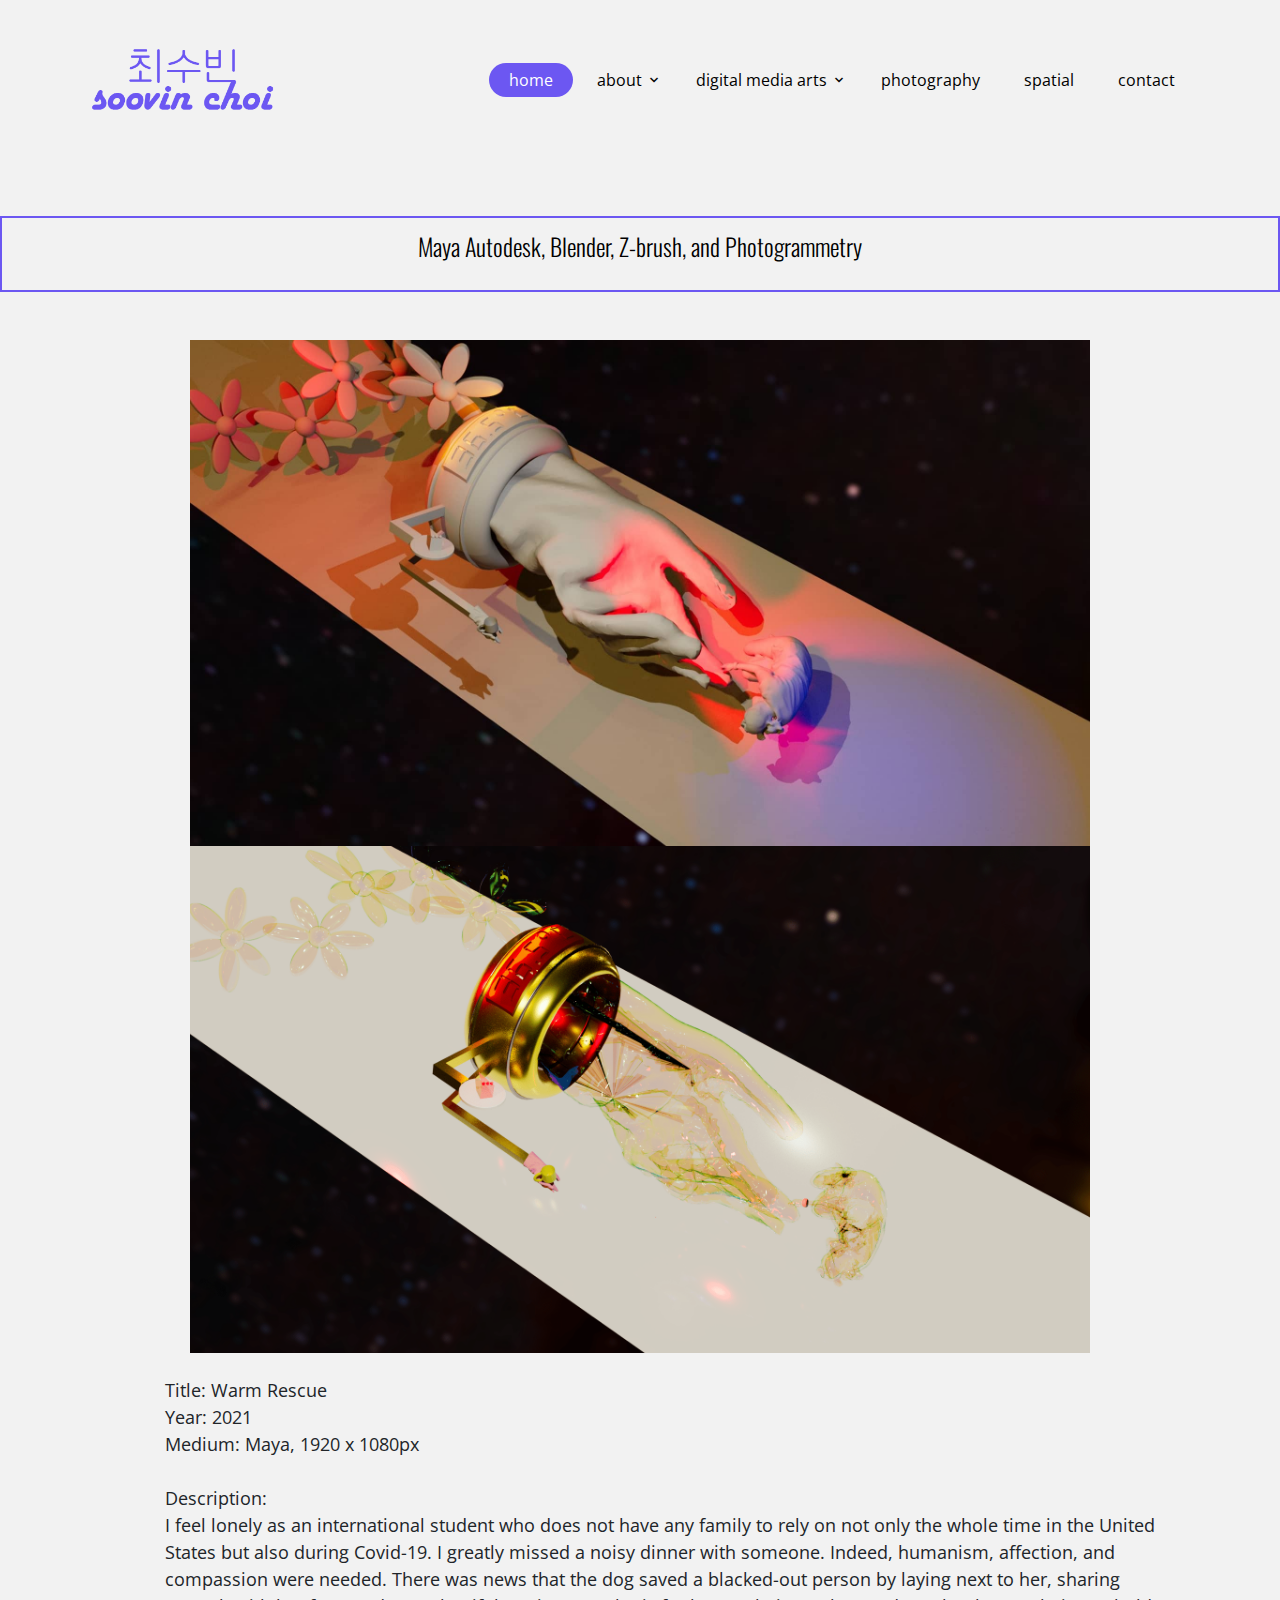
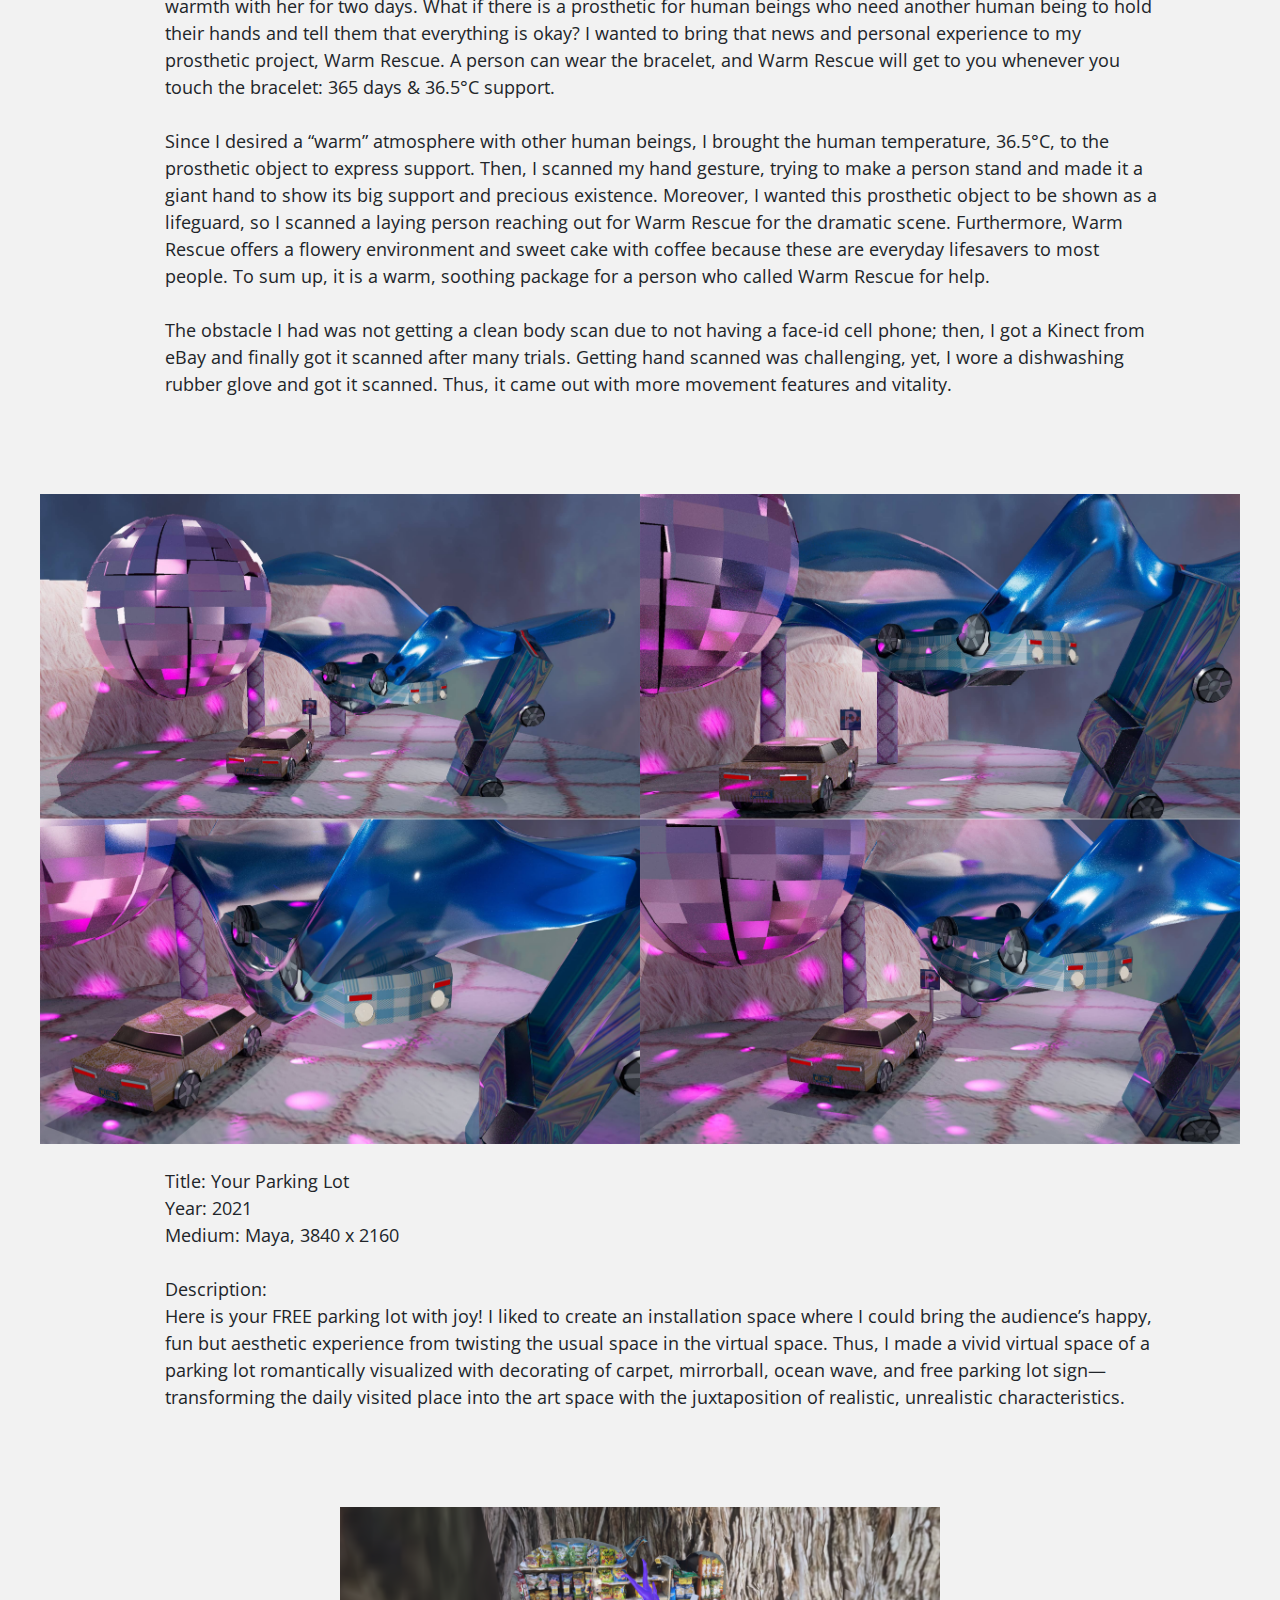
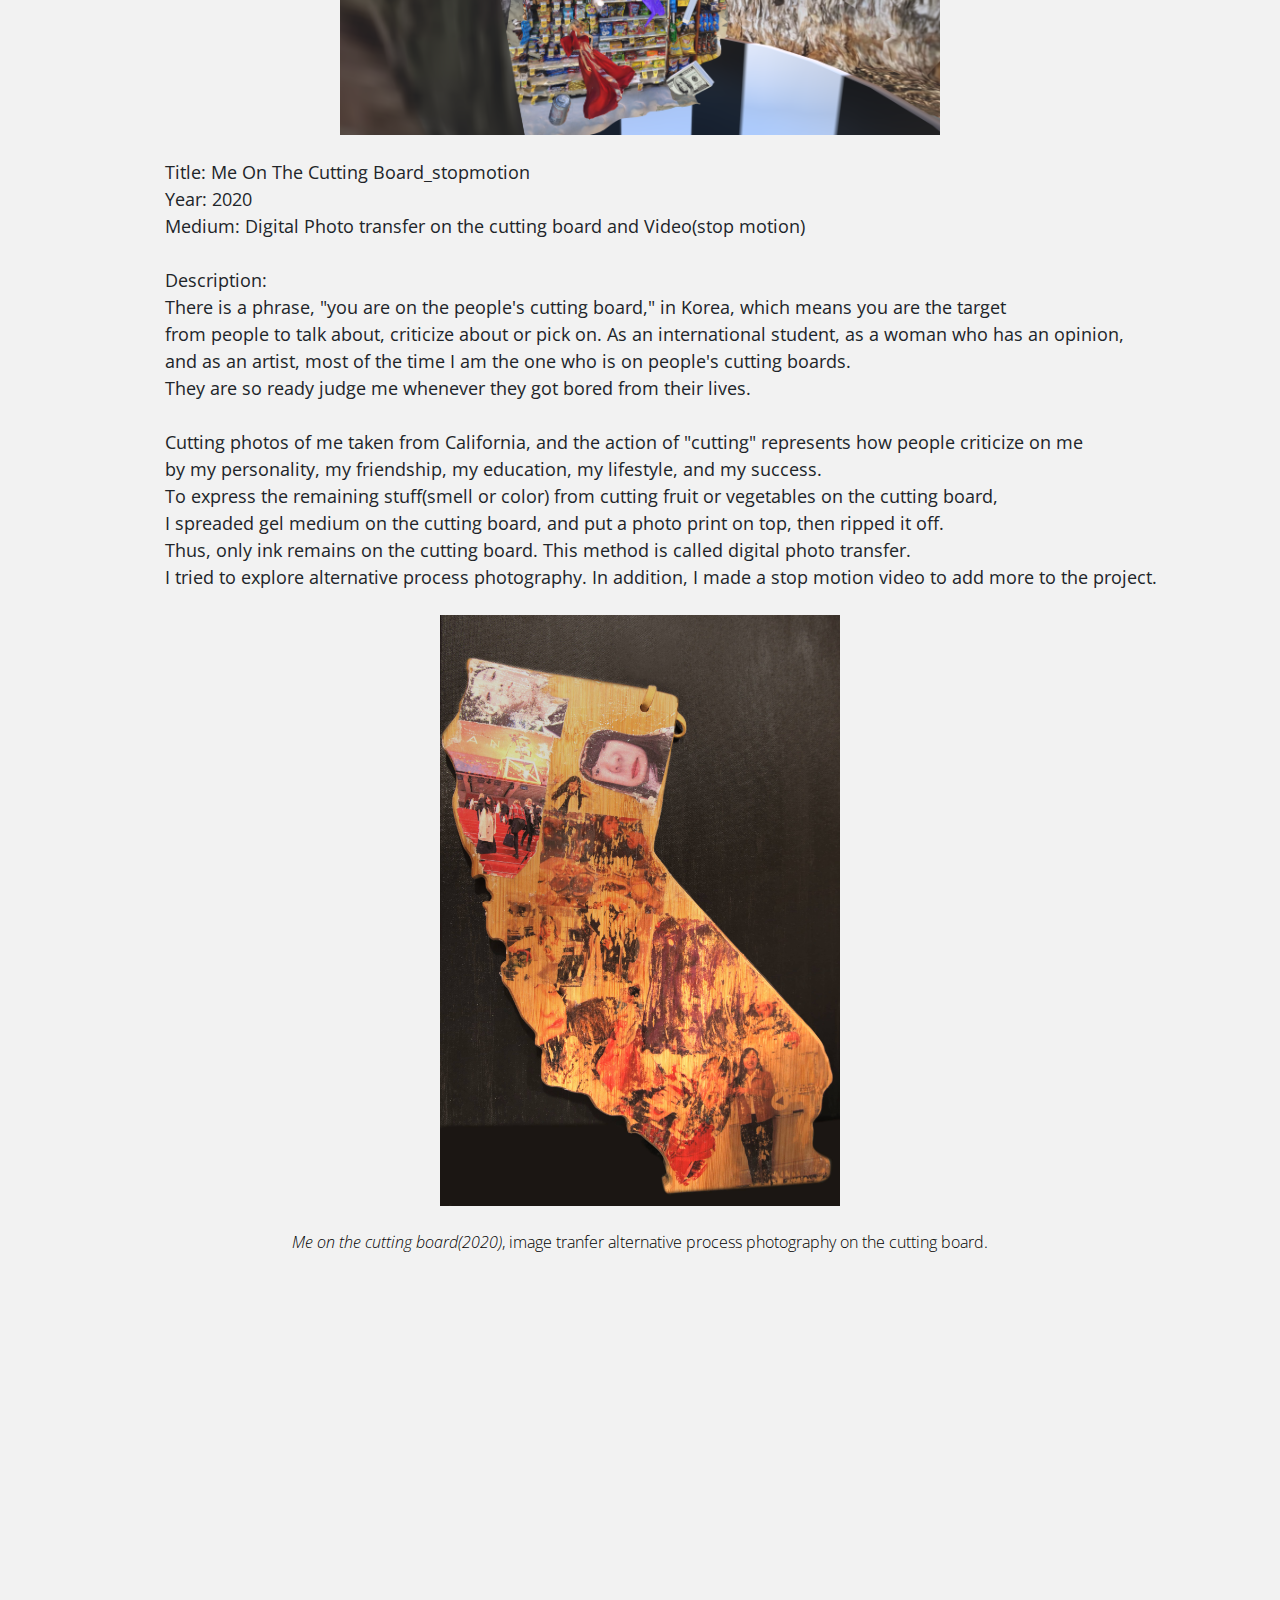
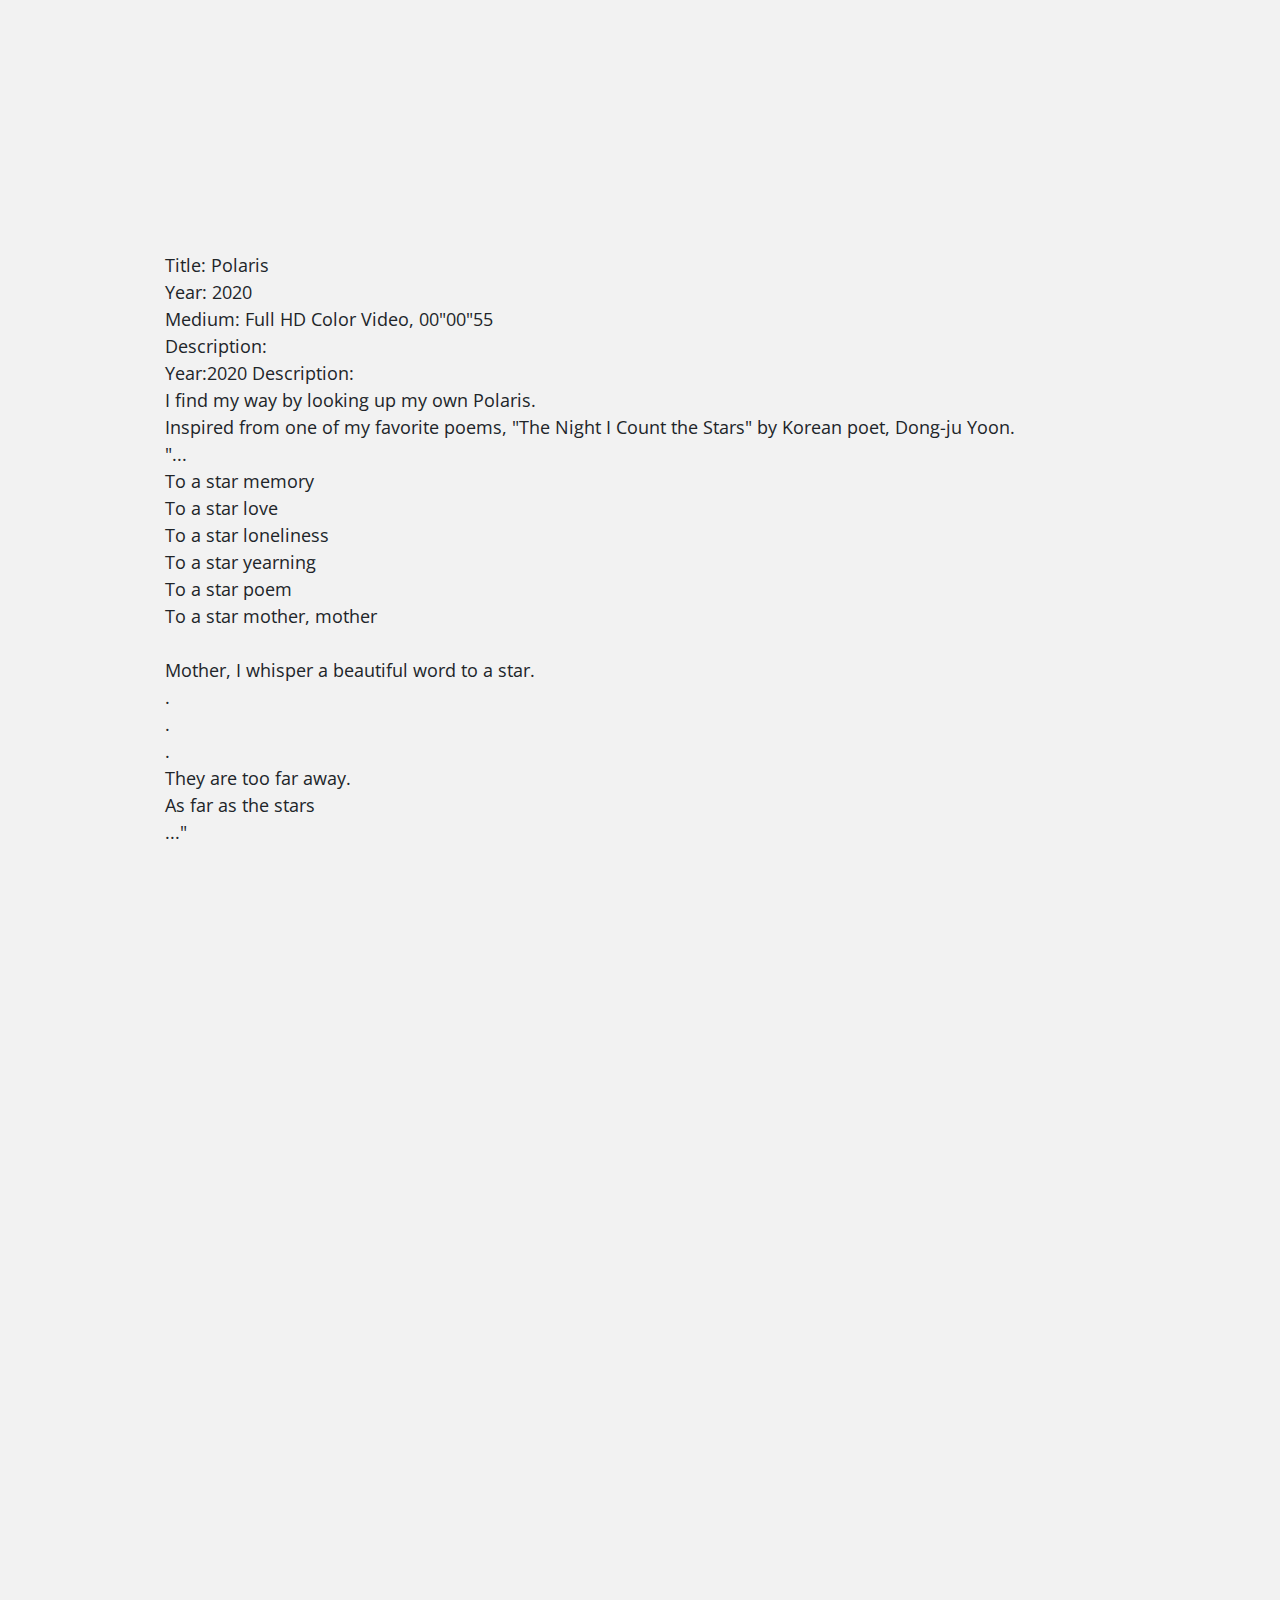
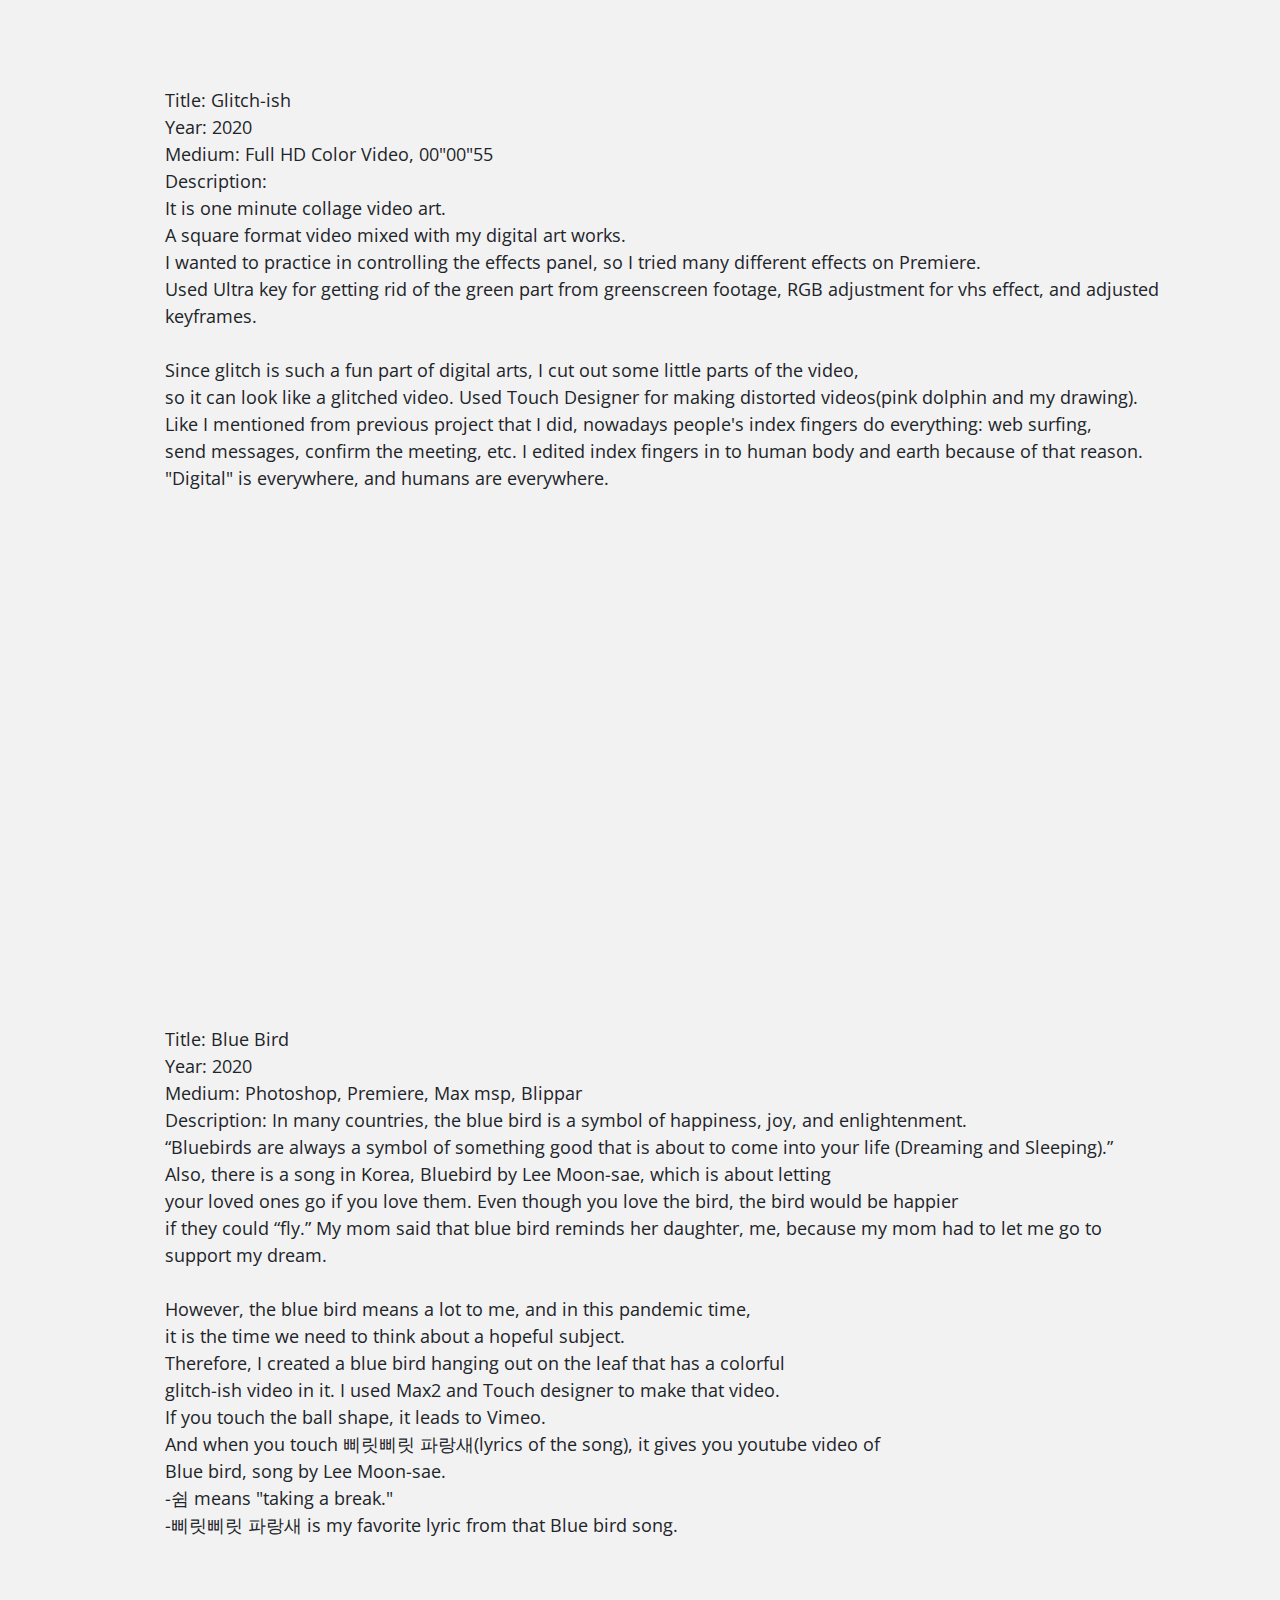
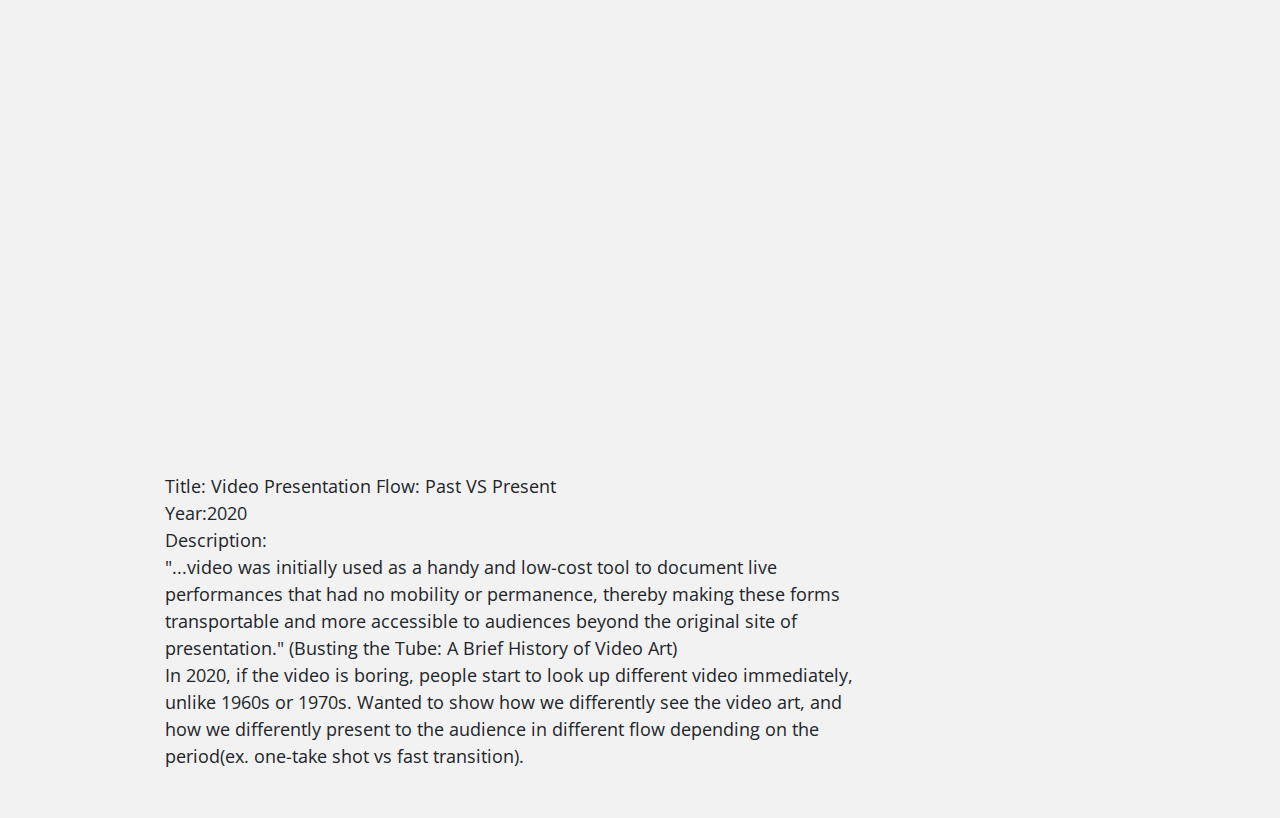
==== commit 87b868d3: "Update 3d.html" ====
--- a/3d.html
+++ b/3d.html
@@ -127,7 +127,7 @@
    <br>
    <br>
    <br>
-   <center><img src="images/enterace.jpg" width="600px"><br><img src="images/Soovin in Wonderland.png" width="600px"></center>
+   <center><img src="images/enterace.jpg" width="00px"><br><img src="images/Soovin in Wonderland.png" width="600px"></center>
    <br>
    <div class="description" id="description">
    Title: Me On The Cutting Board_stopmotion<br>
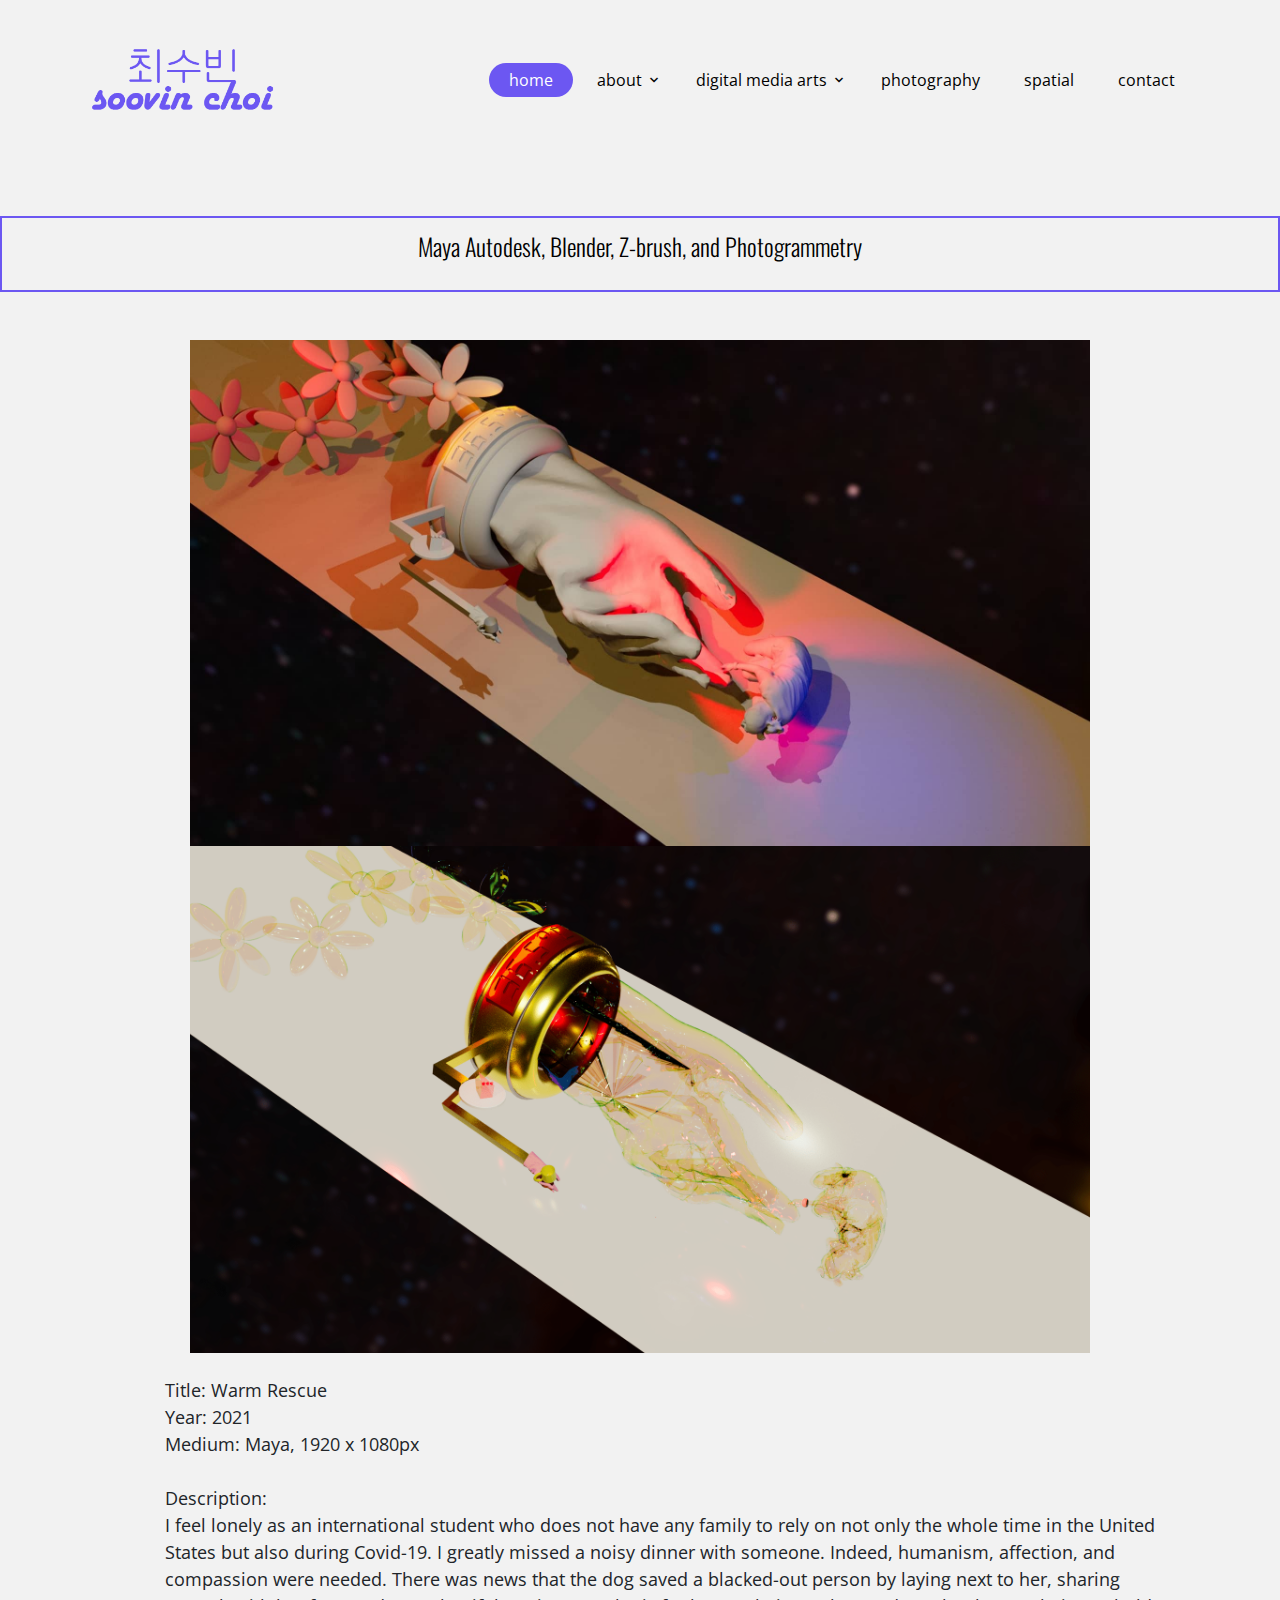
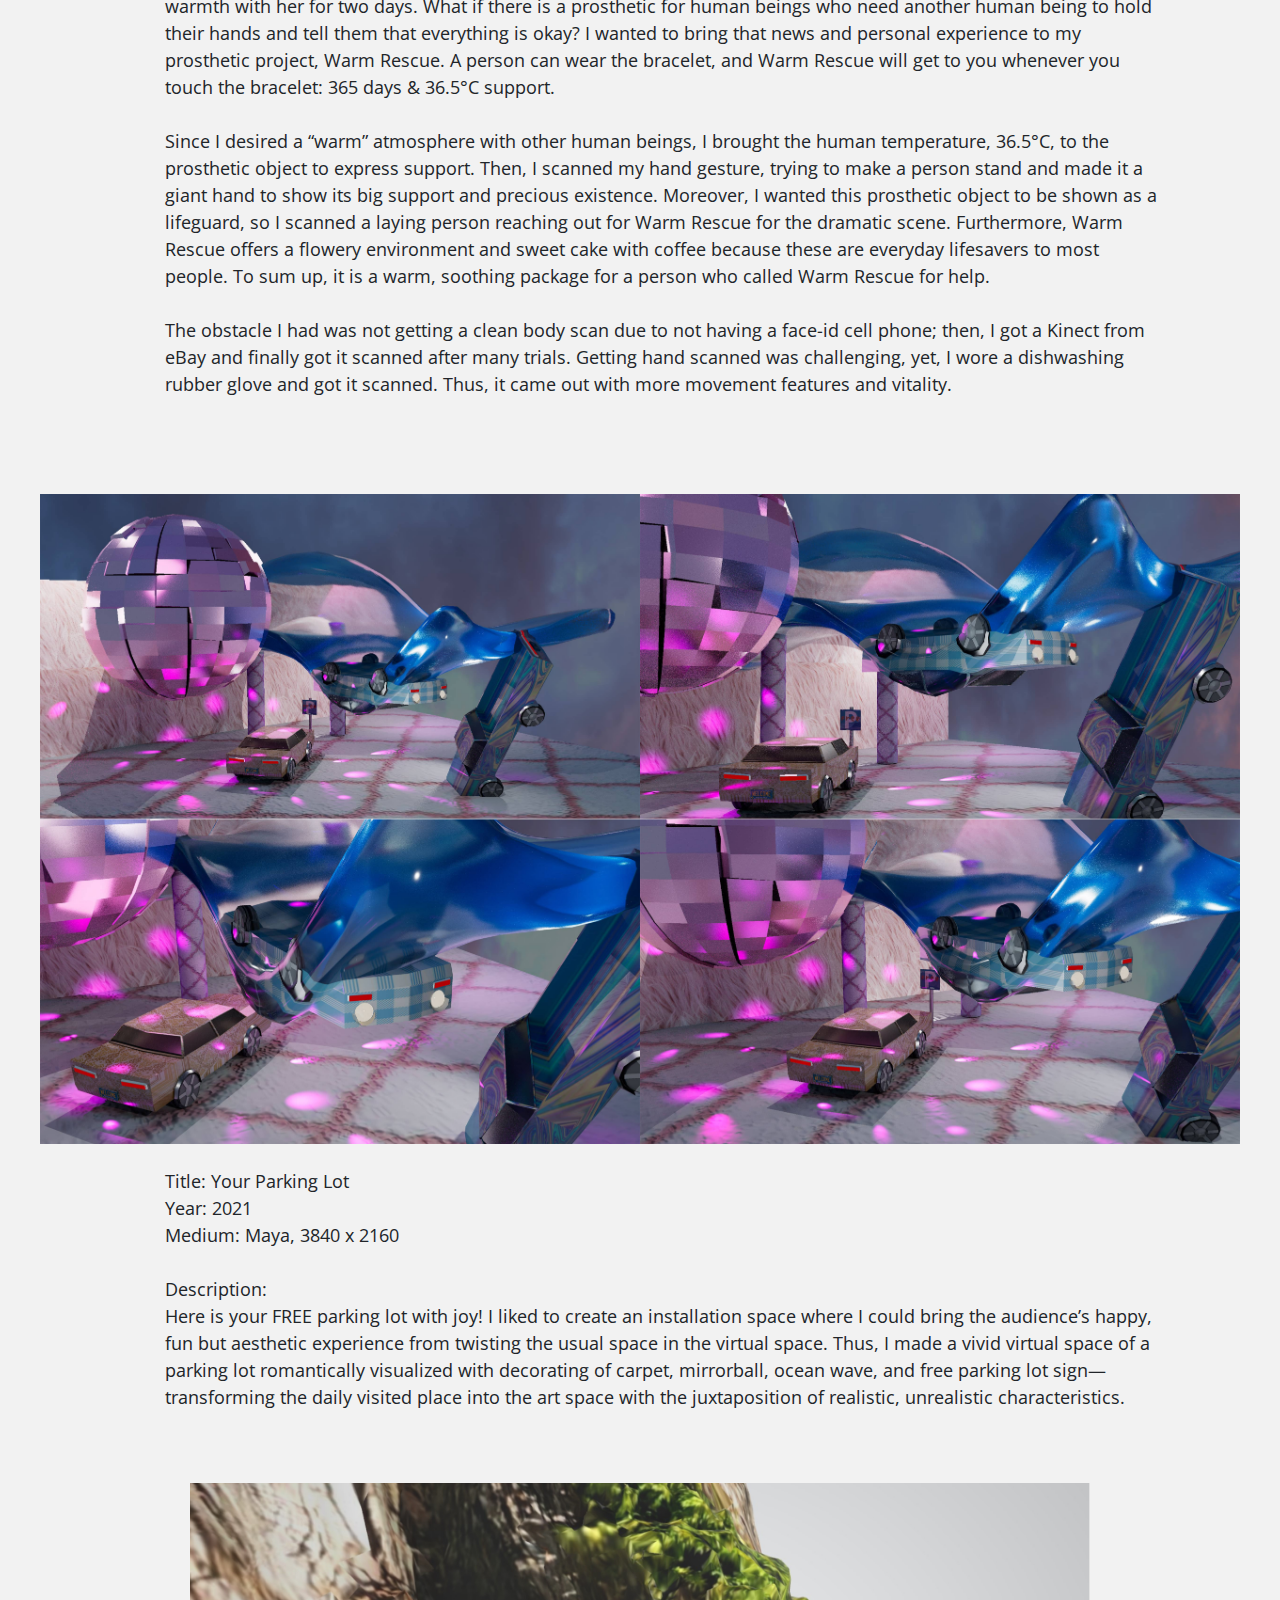
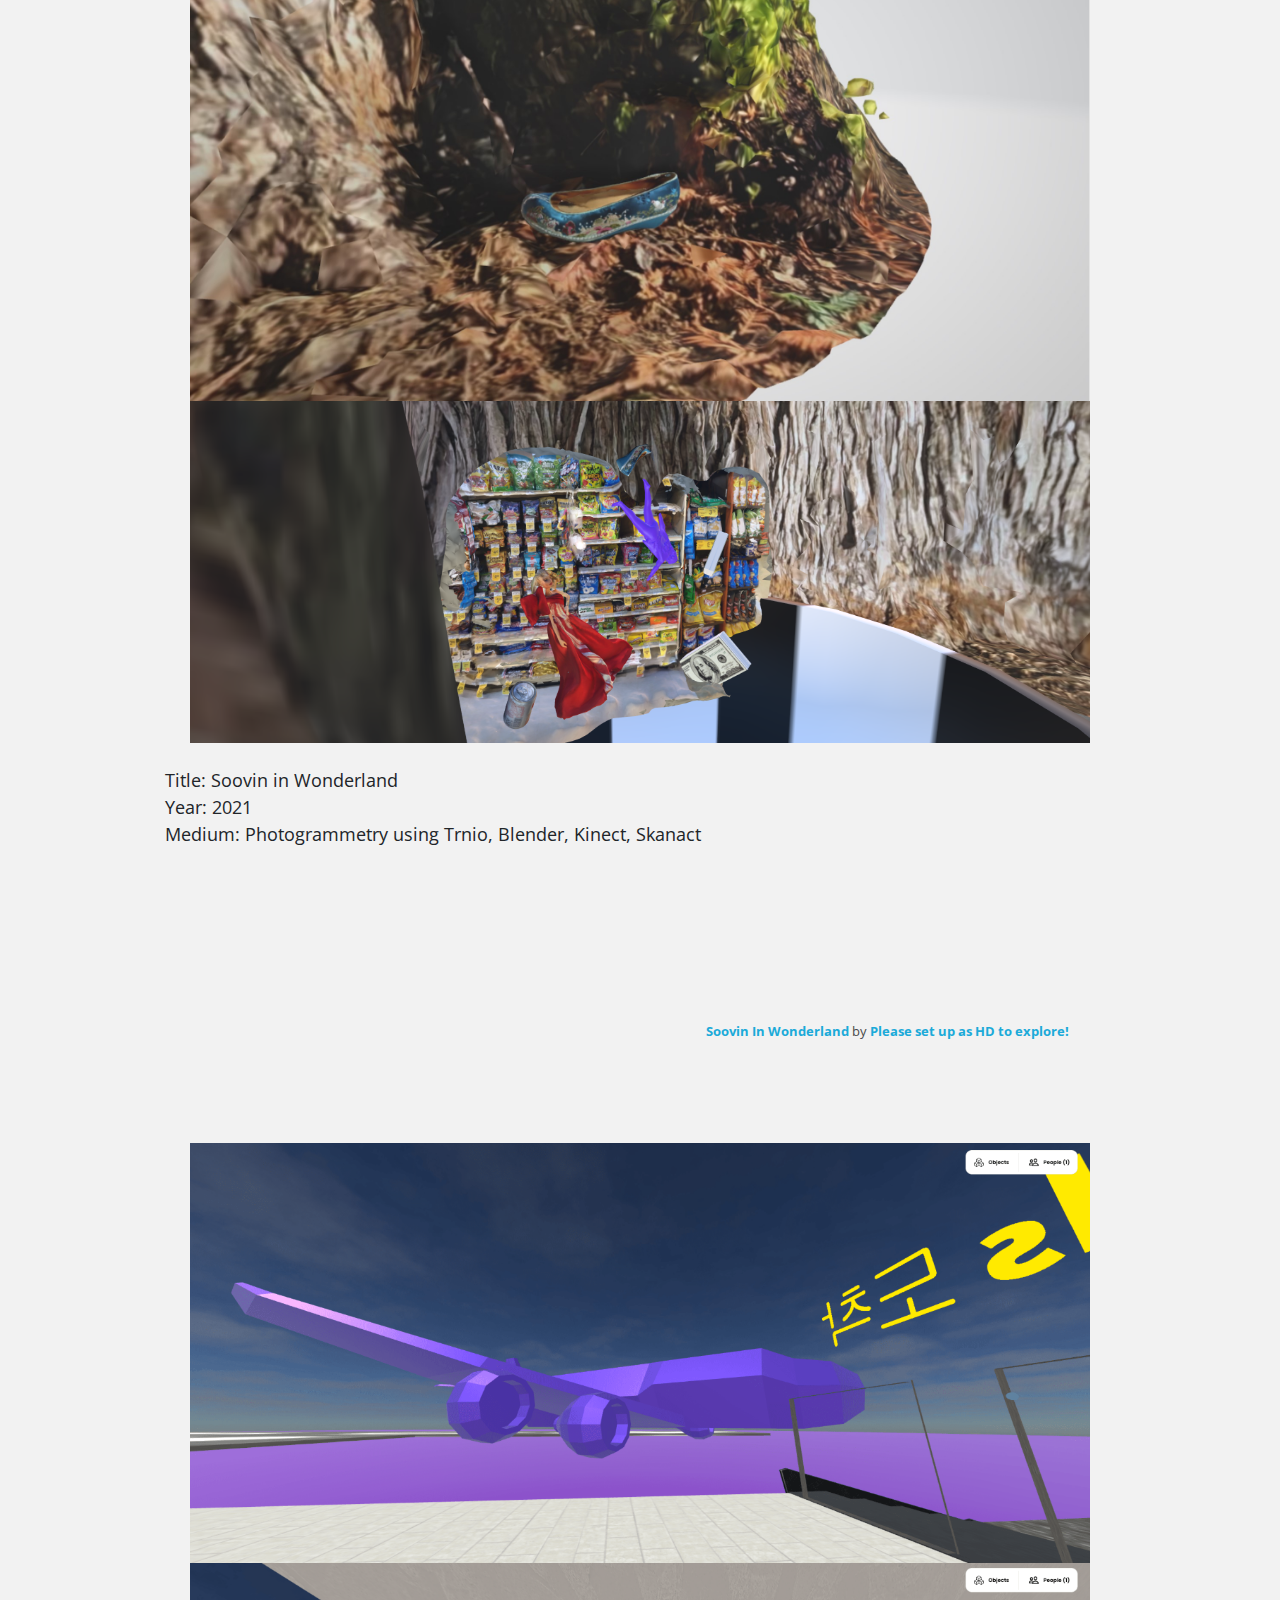
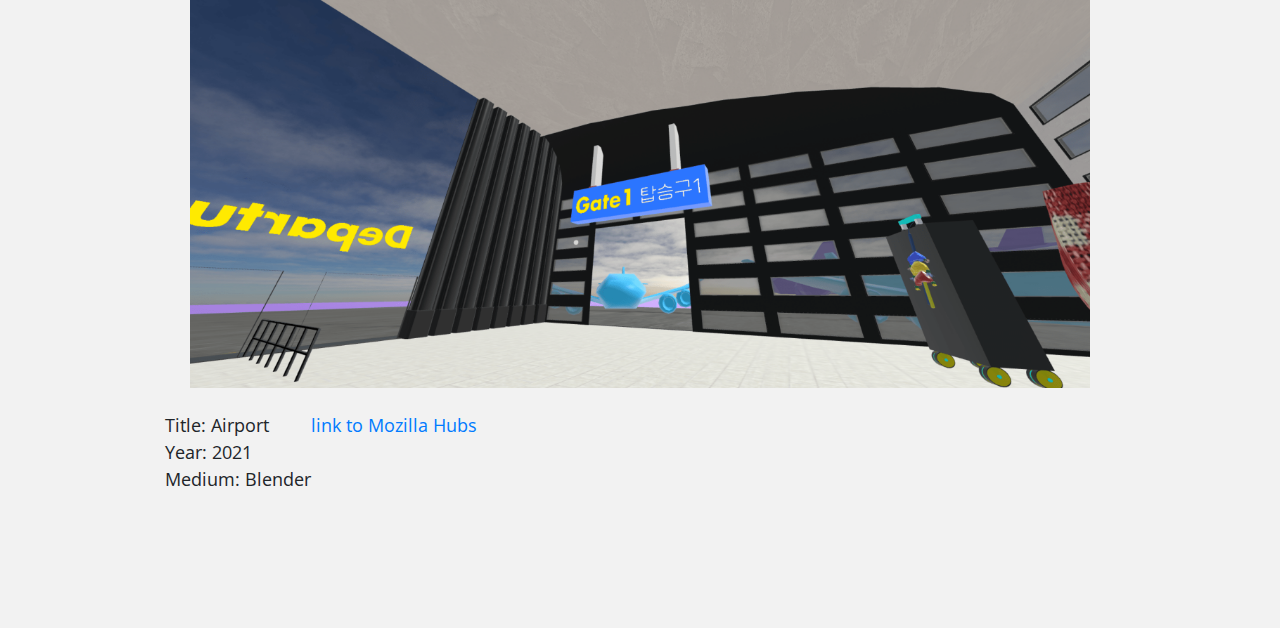
==== commit 04cad593: "fixing" ====
--- a/3d.html
+++ b/3d.html
@@ -127,144 +127,36 @@
    <br>
    <br>
    <br>
-   <center><img src="images/enterace.jpg" width="00px"><br><img src="images/Soovin in Wonderland.png" width="600px"></center>
+   <center><img src="images/enterace.jpg" width="900px"><br><img src="images/wonderland.png" width="900px"></center>
    <br>
    <div class="description" id="description">
-   Title: Me On The Cutting Board_stopmotion<br>
-   Year: 2020<br>
-   Medium: Digital Photo transfer on the cutting board and Video(stop motion)<br>
+   Title: Soovin in Wonderland<br>
+   Year: 2021<br>
+   Medium: Photogrammetry using Trnio, Blender, Kinect, Skanact<br><br>
    <br>
-   Description: <Br>
-   There is a phrase, "you are on the people's cutting board," in Korea, which means you are the target<br>
-    from people to talk about, criticize about or pick on. As an international student, as a woman who has an opinion,<br>
-   and as an artist, most of the time I am the one who is on people's cutting boards.<br>
-   They are so ready judge me whenever they got bored from their lives.<br>
-
-   <br>
-   Cutting photos of me taken from California, and the action of "cutting" represents how people criticize on me <br>
-   by my personality, my friendship, my education, my lifestyle, and my success. <br>
-   To express the remaining stuff(smell or color) from cutting fruit or vegetables on the cutting board,<br>
-    I spreaded gel medium on the cutting board, and put a photo print on top, then ripped it off. <br>
-    Thus, only ink remains on the cutting board. This method is called digital photo transfer. <br>
-    I tried to explore alternative process photography. In addition, I made a stop motion video to add more to the project.
+<center><br>
+  <br><div class="sketchfab-embed-wrapper"> <iframe title="Soovin In Wonderland" frameborder="0" allowfullscreen mozallowfullscreen="true" webkitallowfullscreen="true" allow="autoplay; fullscreen; xr-spatial-tracking" xr-spatial-tracking execution-while-out-of-viewport execution-while-not-rendered web-share src="https://sketchfab.com/models/49373e9c15f04c50a4698d9f2c007575/embed"> </iframe> <p style="font-size: 13px; font-weight: normal; margin: 5px; color: #4A4A4A;">
+<br>
+<br> <a href="https://sketchfab.com/3d-models/soovin-in-wonderland-49373e9c15f04c50a4698d9f2c007575?utm_medium=embed&utm_campaign=share-popup&utm_content=49373e9c15f04c50a4698d9f2c007575" target="_blank" style="font-weight: bold; color: #1CAAD9;"> Soovin In Wonderland </a> by <a href="https://sketchfab.com/soovinchoi?utm_medium=embed&utm_campaign=share-popup&utm_content=49373e9c15f04c50a4698d9f2c007575" target="_blank" style="font-weight: bold; color: #1CAAD9;"> Please set up as HD to explore! </a></div></center>
    </div>
-   <br>
-   <center><img src="images/meontheboard.jpg" width="400px" height="auto"></center>
-   <br>
-   <p><i>Me on the cutting board(2020)</i>, image tranfer alternative process photography on the cutting board.</p>
    <br>
    <br>
    <br>
+   <br><center><img src="images/airplane.png" width="900px"><br><img src="images/airplane2.png" width="900px"></center>
+    <br>
+  <center> <div class="description" id="description">
+   Title: Airport<br>
+   Year: 2021<br>
+   Medium: Blender<br>
+    <a href = "https://hub.link/jKMYDwi">link to Mozilla Hubs</a>
    <br>
-   <br>
-   <br>
-   <br>
-   <br><center><iframe title="vimeo-player" src="https://player.vimeo.com/video/416356468?h=c28797c2d5" width="640" height="360" frameborder="0" allowfullscreen></iframe></center>
-    <br>
-   <div class="description" id="description">
-   Title: Polaris<br>
-   Year: 2020<br>
-   Medium: Full HD Color Video, 00"00"55<br>
-   Description: <br>
-   Year:2020
-
-Description:<br>
-I find my way by looking up my own Polaris.<br>
-Inspired from one of my favorite poems, "The Night I Count the Stars" by Korean poet, Dong-ju Yoon.<br>
-"...<br>
-To a star memory<br>
-To a star love<br>
-To a star loneliness<br>
-To a star yearning<br>
-To a star poem<br>
-To a star mother, mother<br>
-<br>
-Mother, I whisper a beautiful word to a star.<br>
-.<br>
-.<br>
-.<br>
-They are too far away.<br>
-As far as the stars<br>
-..."<br>
-<br>
-   </div>
-   <br>
-   <br></div>
-   <br>
-   <br>
-   <br>
-   <br><center><iframe src="https://player.vimeo.com/video/399835604" width="640" height="640" frameborder="0" allow="autoplay; fullscreen" allowfullscreen></iframe></center>
-    <br>
-   <div class="description" id="description">
-   Title: Glitch-ish<br>
-   Year: 2020<br>
-   Medium: Full HD Color Video, 00"00"55<br>
-   Description: <br>
-   It is one minute collage video art.
-   <br>
-    A square format video mixed with my digital art works. <br>
-   I wanted to practice in controlling the effects panel, so I tried many different effects on Premiere.<br>
-   Used Ultra key for getting rid of the green part from greenscreen footage, RGB adjustment for vhs effect, and adjusted keyframes. <br>
-
-   <br>
-   Since glitch is such a fun part of digital arts, I cut out some little parts of the video,<br>
-   so it can look like a glitched video. Used Touch Designer for making distorted videos(pink dolphin and my drawing).<br>
-   Like I mentioned from previous project that I did, nowadays people's index fingers do everything: web surfing, <br>
-   send messages, confirm the meeting, etc. I edited index fingers in to human body and earth because of that reason. <br>
-   "Digital" is everywhere, and humans are everywhere.
-   </div>
-   <br>
-   <br></div>
-   <br>
-   <br>
-   <br>
-   <br><center><iframe src="https://player.vimeo.com/video/410851791" width="640" height="360" frameborder="0" allow="autoplay; fullscreen" allowfullscreen></iframe></center>
-    <br>
-   <div class="description" id="description">
-   Title: Blue Bird<br>
-   Year: 2020<br>
-   Medium: Photoshop, Premiere, Max msp, Blippar<br>
-   Description: In many countries, the blue bird is a symbol of happiness, joy, and enlightenment. <br>
-   “Bluebirds are always a symbol of something good that is about to come into your life (Dreaming and Sleeping).” <br>
-   Also, there is a song in Korea, Bluebird by Lee Moon-sae, which is about letting<br> your loved ones go if you love them. Even though you love the bird, the bird would be happier <br>if they could “fly.” My mom said that blue bird reminds her daughter, me, because my mom had to let me go to support my dream. <br>
-
-   <br>
-   However, the blue bird means a lot to me, and in this pandemic time,<br>
-    it is the time we need to think about a hopeful subject. <br>
-    Therefore, I created a blue bird hanging out on the leaf that has a colorful <br>
-    glitch-ish video in it. I used Max2 and Touch designer to make that video.<br>
-
-   If you touch the ball shape, it leads to Vimeo. <br>
-   And when you touch 삐릿삐릿 파랑새(lyrics of the song), it gives you youtube video of <br>Blue bird, song by Lee Moon-sae.<br>
-
-   -쉼 means "taking a break."<br>
-
-   -삐릿삐릿 파랑새  is my favorite lyric from that Blue bird song.  <br>
-   </div>
-   <br>
-   <br></div>
-   <br>
-   <br>
-   <br>
-   <br>
-   <center><iframe src="https://player.vimeo.com/video/404308982" width="640" height="360" frameborder="0" allow="autoplay; fullscreen" allowfullscreen></iframe></center>
-   <br>
-   <div class="description" id="description">
-       Title: Video Presentation Flow: Past VS Present <br>
-       Year:2020<br>
-       Description:<br>
-       "...video was initially used as a handy and low-cost tool to document live <br>
-       performances that had no mobility or permanence, thereby making these forms <br>transportable and more accessible to audiences beyond the original site of <br>presentation." (Busting the Tube: A Brief History of Video Art)  <br>
-       In 2020, if the video is boring, people start to look up different video immediately, <br>
-       unlike 1960s or 1970s. Wanted to show how we differently see the video art, and <br>
-       how we differently present to the audience in different flow depending on the <br>
-       period(ex. one-take shot vs fast transition).<br>
-
-
-   </div></center>
+  <br>
+  <br>
 <br>
 <br>
-
+<br>
+<br>
+<br></center>
     <script src="js/jquery-3.3.1.min.js"></script>
     <script src="js/popper.min.js"></script>
     <script src="js/bootstrap.min.js"></script>
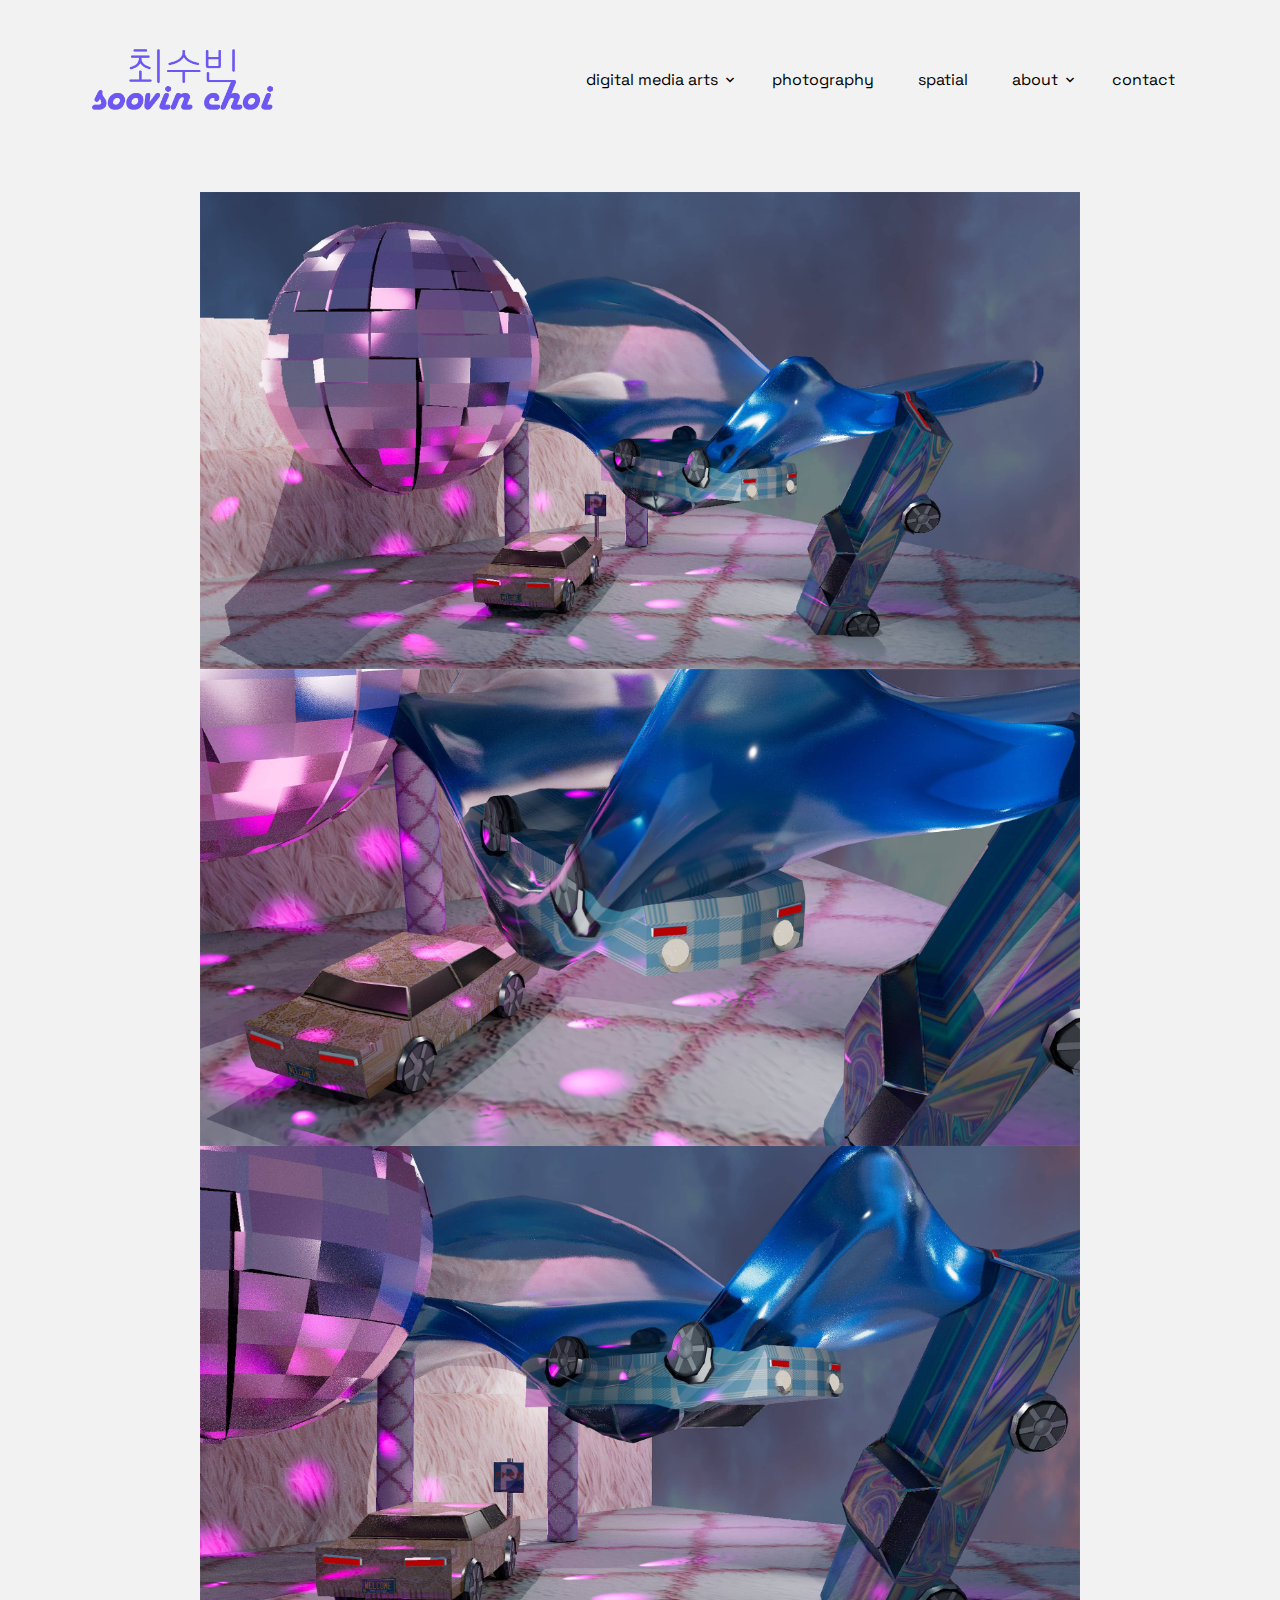
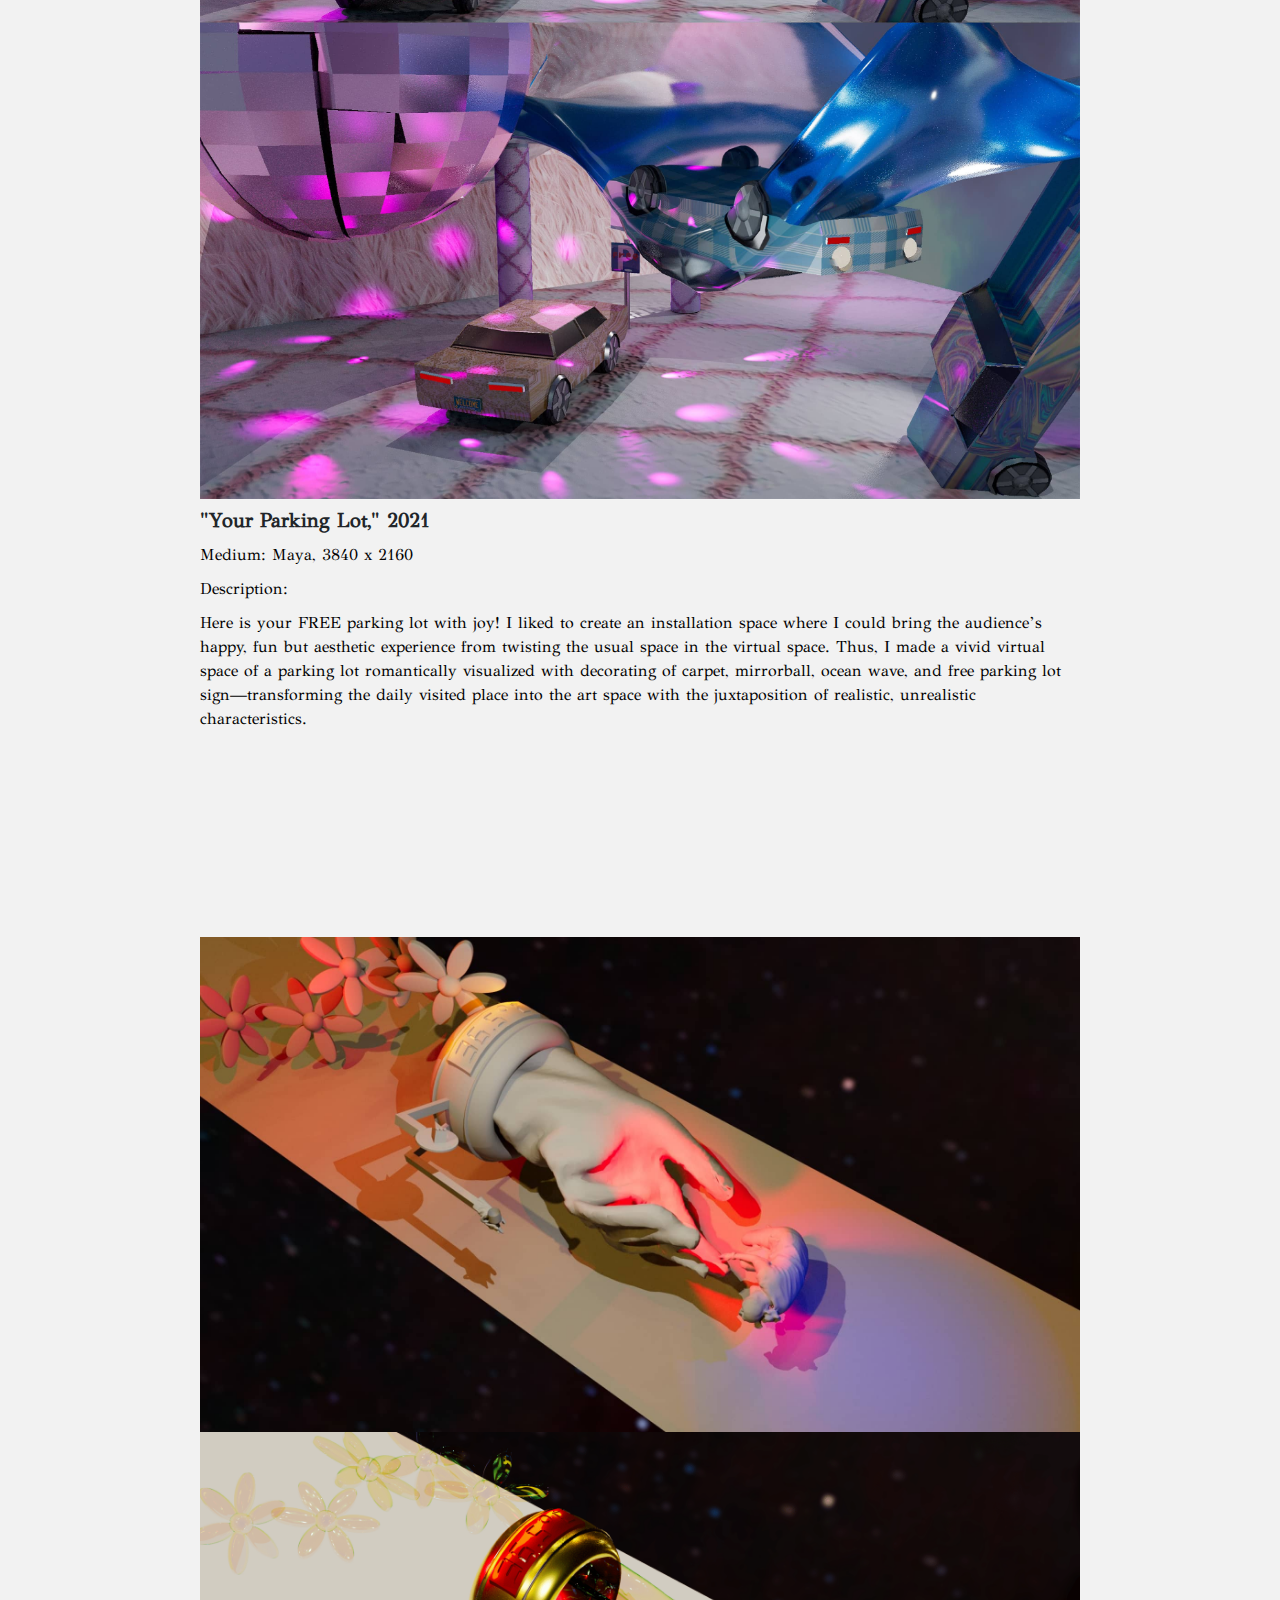
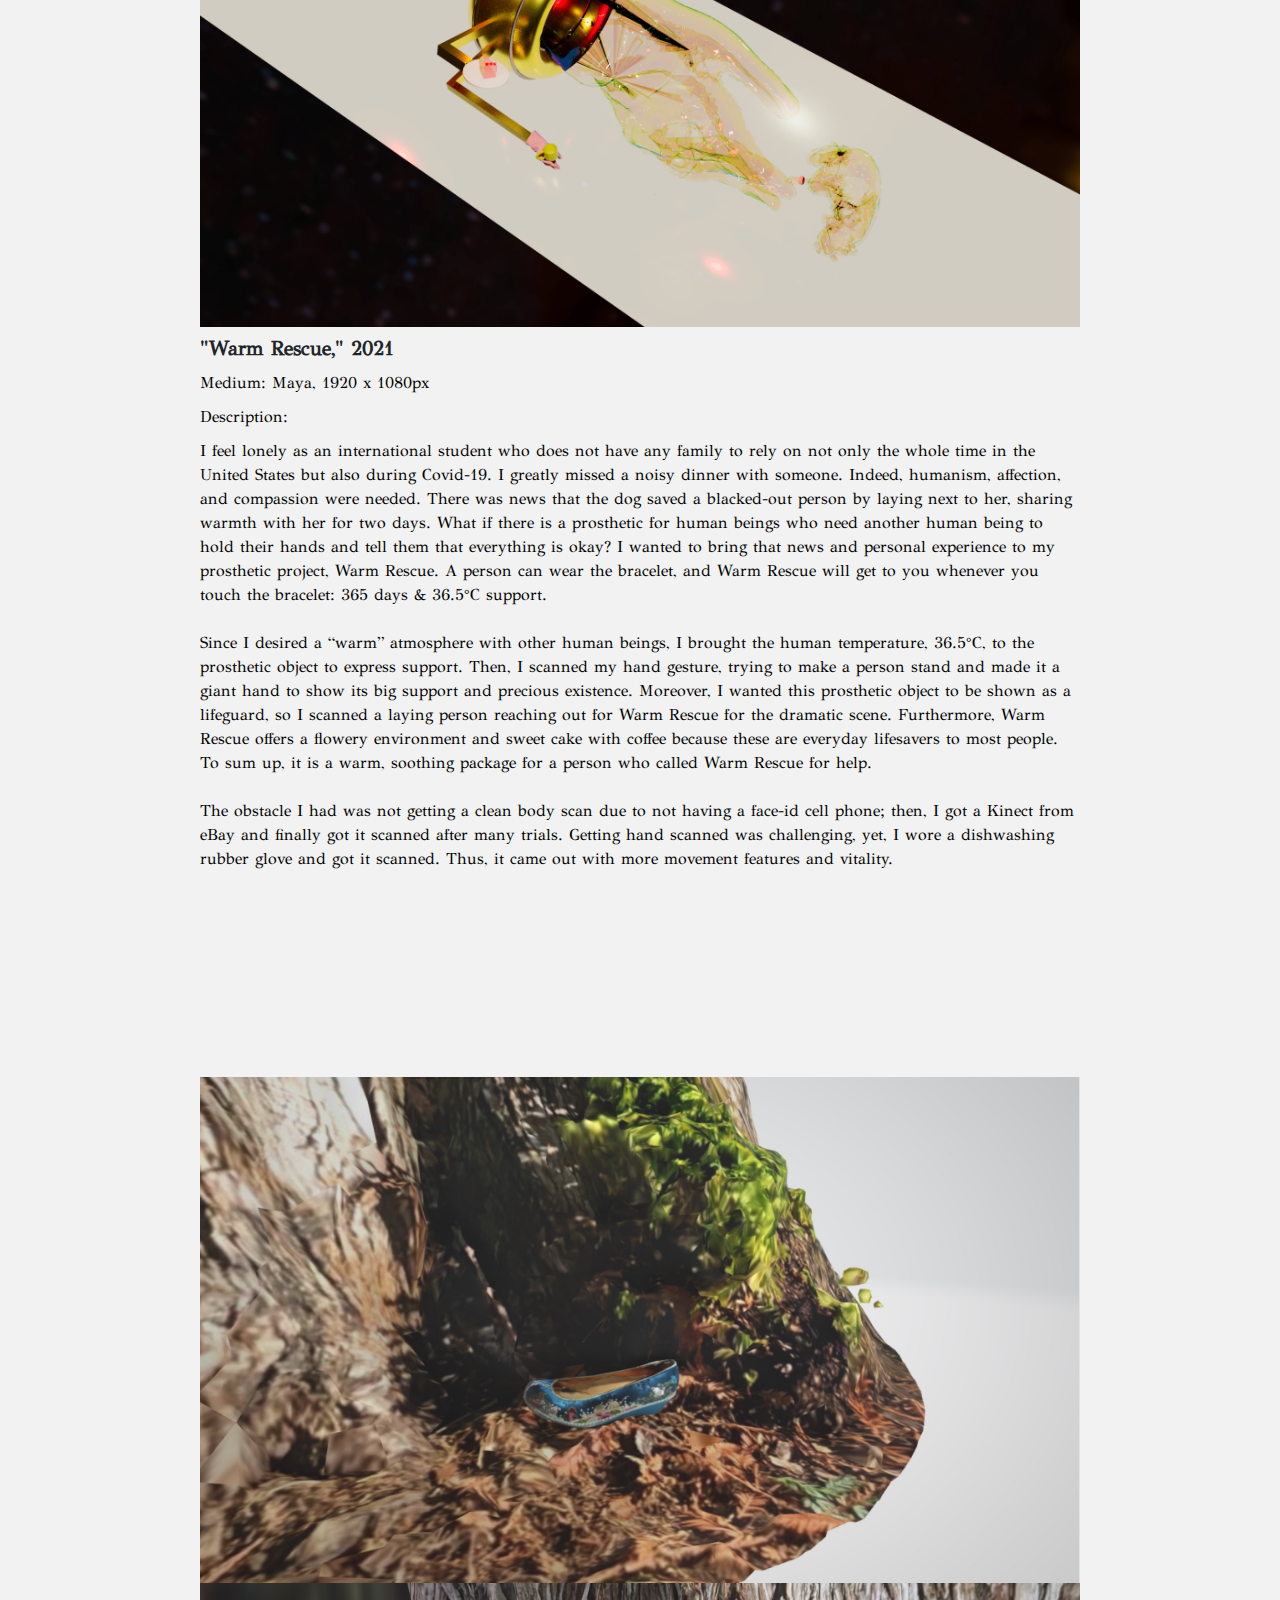
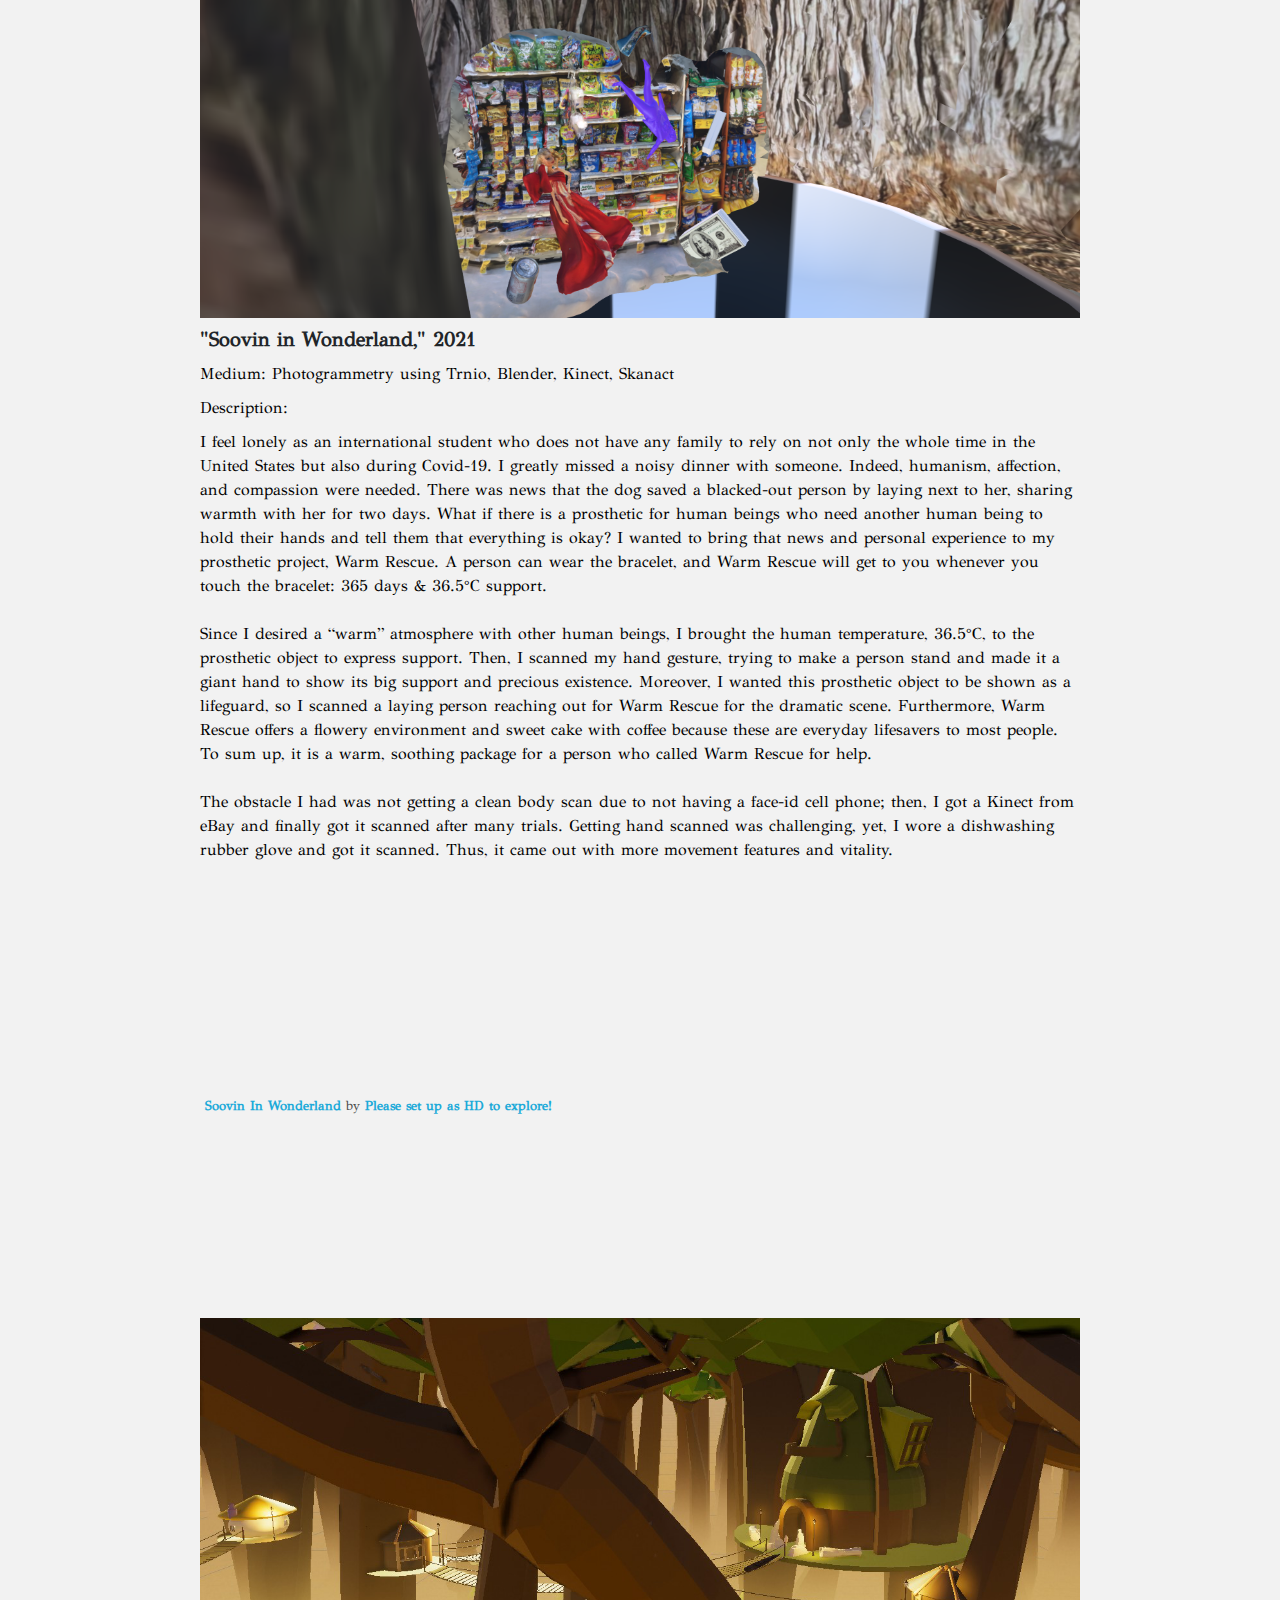
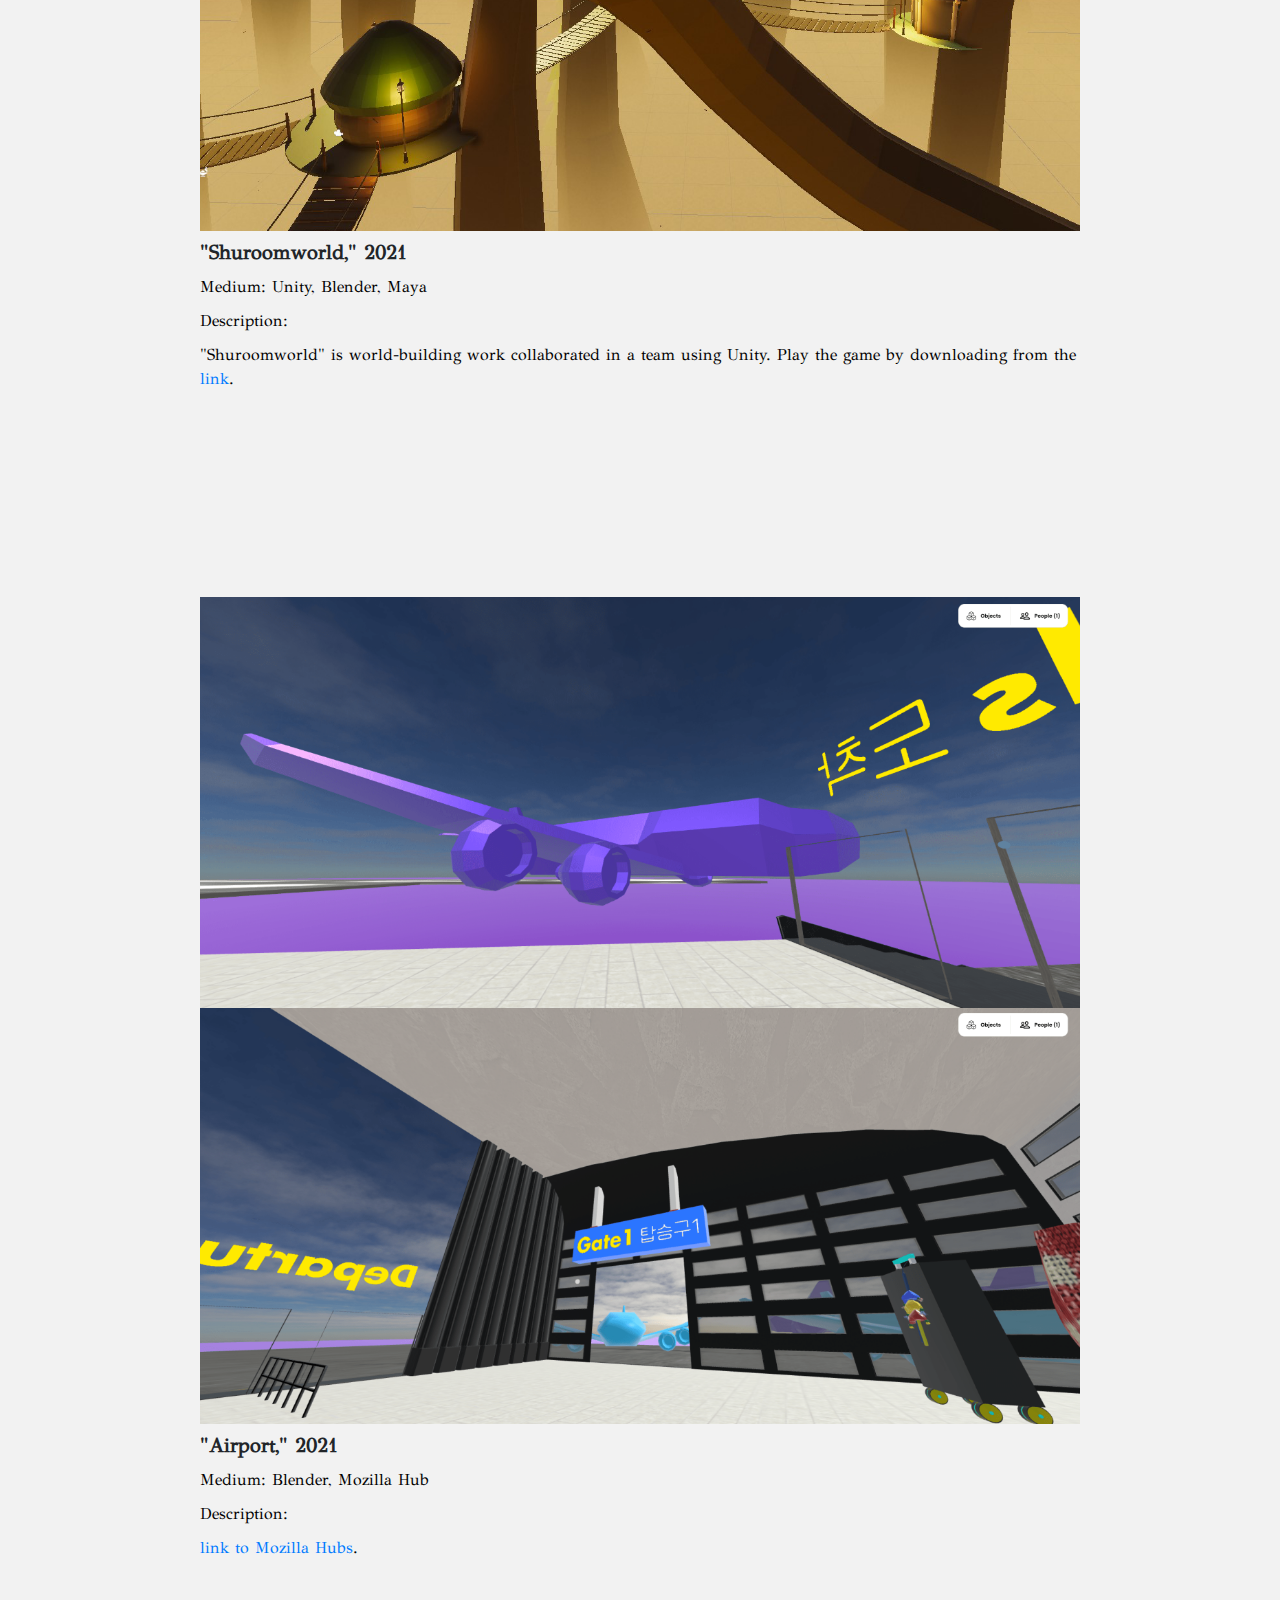
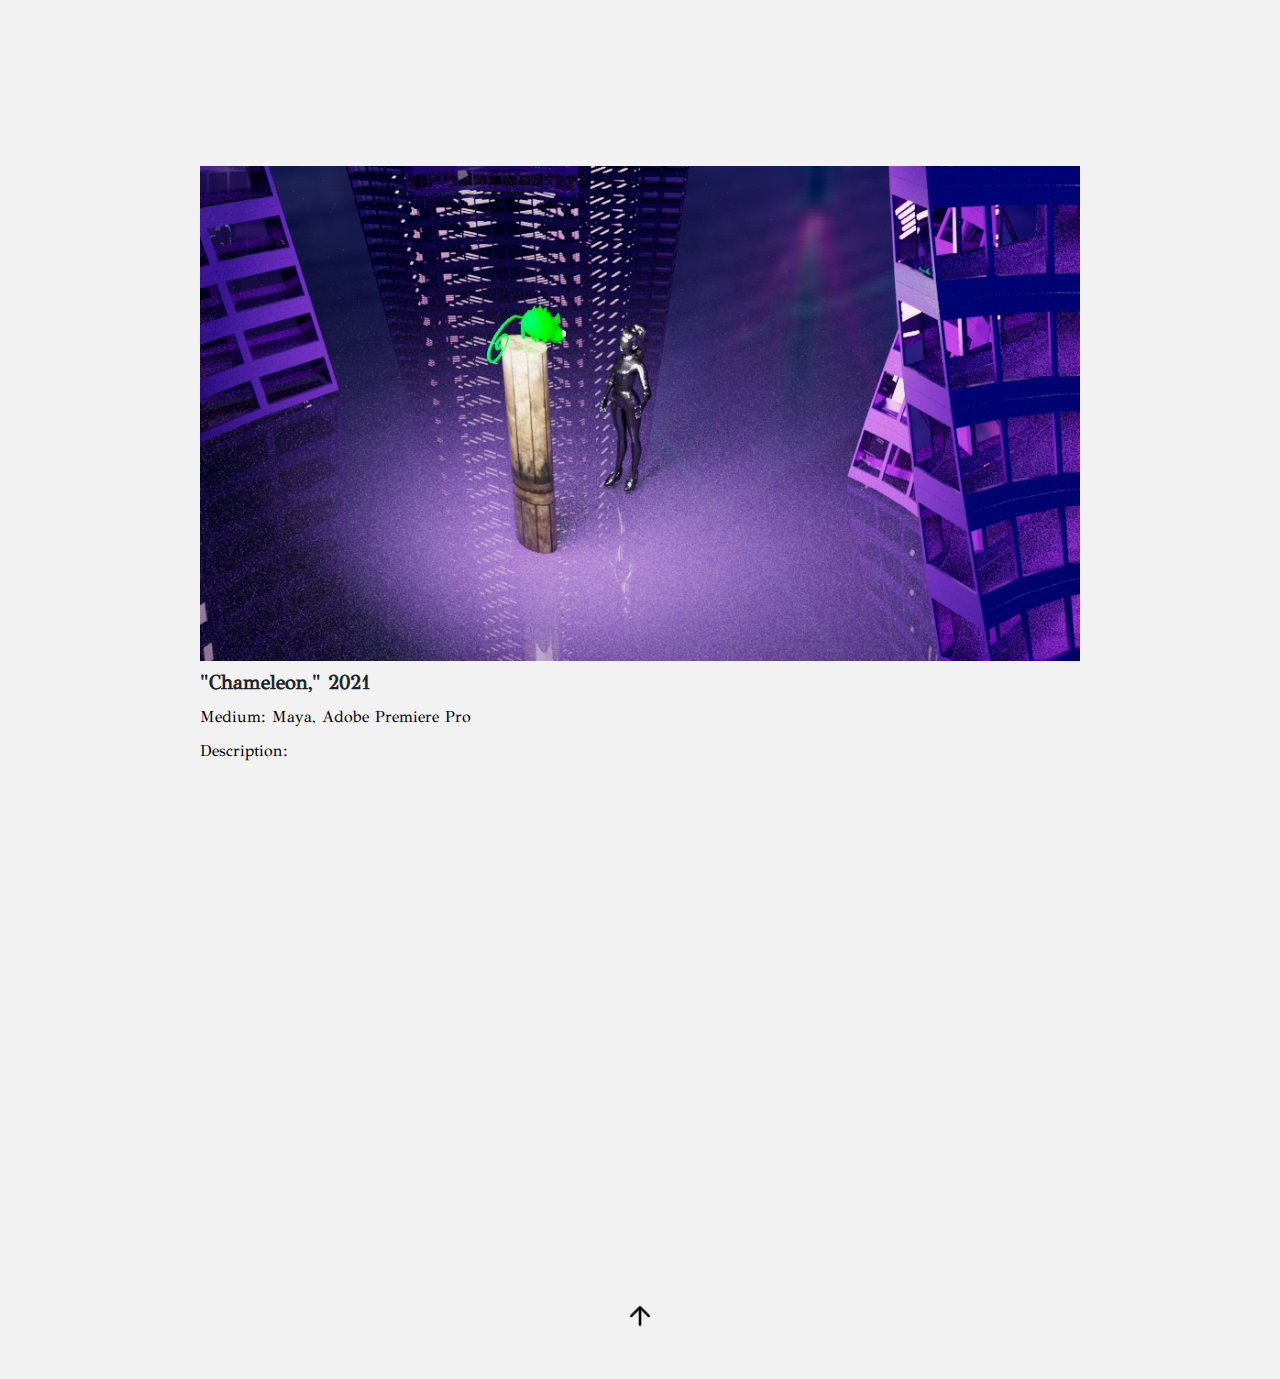
==== commit 3cd661ad: "fixing for submission" ====
--- a/3d.html
+++ b/3d.html
@@ -21,50 +21,59 @@
   </head>
 <header>
 
-    <div class="site-mobile-menu">
-      <div class="site-mobile-menu-header">
-        <div class="site-mobile-menu-close mt-3">
-          <span class="icon-close2 js-menu-toggle"></span>
+  <div class="site-mobile-menu">
+    <div class="site-mobile-menu-header">
+      <div class="site-mobile-menu-close mt-3">
+        <span class="icon-close2 js-menu-toggle"></span>
+      </div>
+    </div>
+    <div class="site-mobile-menu-body"></div>
+  </div>
+
+  <header class="site-navbar" role="banner">
+
+    <div class="container">
+      <div class="row align-items-center">
+
+        <div class="col-11 col-xl-2">
+          <a href="index.html"><img src ="images/logo.png" width="200px" height="auto"></a>
+          <!-- <h1 class="mb-0 site-logo"><a href="index.html" class="text-white mb-0">Brand</a></h1> -->
         </div>
-      </div>
-      <div class="site-mobile-menu-body"></div>
-    </div>
-
-    <header class="site-navbar" role="banner">
-
-      <div class="container">
-        <div class="row align-items-center">
-
-          <div class="col-11 col-xl-2">
-            <img src ="images/logo.png" width="200px" height="auto">
-            <!-- <h1 class="mb-0 site-logo"><a href="index.html" class="text-white mb-0">Brand</a></h1> -->
-          </div>
-          <div class="col-12 col-md-10 d-none d-xl-block">
-            <nav class="site-navigation position-relative text-right" role="navigation">
-
-              <ul class="site-menu js-clone-nav mr-auto d-none d-lg-block">
-                <li class="active"><a href="index.html"><span>home</span></a></li>
-                <li class="has-children">
-                  <a href="#"><span>about</span></a>
-                  <ul class="dropdown arrow-top">
-                    <li><a href="artiststatement.html">artist statement</a></li>
-                    <li><a href="cv.html">curriculum vitae</a></li>
-                  </ul>
-                </li>
-                <li class="has-children">
-                  <a href="#"><span>digital media arts</span></a>
-                  <ul class="dropdown arrow-top">
-                    <li><a href="3d.html">3d works</a></li>
-                    <li><a href="videoarts.html">video arts</a></li>
-                    <li><a href="web.html">web development</a></li>
-                  </ul>
-                </li>
-                <li><a href="index2.html"><span>photography</span></a></li>
-                <li><a href="spatial.html"><span>spatial</span></a></li>
-                <li><a href="contact.html"><span>contact</span></a></li>
-              </ul>
-            </nav>
-          </div>
+        <div class="col-12 col-md-10 d-none d-xl-block">
+          <nav class="site-navigation position-relative text-right" role="navigation">
+
+            <ul class="site-menu js-clone-nav mr-auto d-none d-lg-block">
+              <!-- <li class="active"><a href="index.html"><span>home</span></a></li> -->
+              <!-- <li class="has-children">
+                <a href="#"><span>about</span></a>
+                <ul class="dropdown arrow-top">
+                  <li><a href="artiststatement.html">artist statement</a></li>
+                  <li><a href="cv.html">curriculum vitae</a></li>
+                </ul>
+              </li> -->
+              <li class="has-children">
+                <a href="#"><span>digital media arts</span></a>
+                <ul class="dropdown arrow-top">
+                  <li><a href="3d.html">3d rendering</a></li>
+                  <li><a href="videoarts.html">video arts</a></li>
+                  <li><a href="web.html">web development</a></li>
+                </ul>
+              </li>
+              <li><a href="index2.html"><span>photography</span></a></li>
+              <li><a href="spatial.html"><span>spatial</span></a></li>
+              <li class="has-children">
+                <a href="#"><span>about</span></a>
+                <ul class="dropdown arrow-top">
+                  <li><a href="bio.html">biography</a></li>
+                  <li><a href="artiststatement.html">artist statement</a></li>
+                  <li><a href="cv.html">curriculum vitae</a></li>
+                </ul>
+              </li>
+              <li><a href="contact.html"><span>contact</span></a></li>
+            </ul>
+          </nav>
+        </div>
+
 
 
           <div class="d-inline-block d-xl-none ml-md-0 mr-auto py-3" style="position: relative; top: 3px;"><a href="#" class="site-menu-toggle js-menu-toggle text-white"><span class="icon-menu h3"></span></a></div>
@@ -84,79 +93,150 @@
 <br><br>
 <br><br>
 <br>
-<br><fieldset><p id="hightlighted">
+<!-- <br><fieldset><p id="hightlighted">
   <legend>  Maya Autodesk, Blender, Z-brush, and Photogrammetry</legend>
-</p></fieldset>
-
-<br>
-<br>
-
-   <center><img src="images/prosthetic.jpg" width="900px"><img src="images/choi-texture-tutorial2.png" width="900px"></center>
-
-   <br>
-
-   <center><div class="description" id="description">
-   Title: Warm Rescue
-<br>
-   Year: 2021<br>
-   Medium: Maya, 1920 x 1080px<br>
-   <br>
-   Description: <Br>
-     I feel lonely as an international student who does not have any family to rely on not only the whole time in the United States but also during Covid-19. I greatly missed a noisy dinner with someone. Indeed, humanism, affection, and compassion were needed.
-  There was news that the dog saved a blacked-out person by laying next to her, sharing warmth with her for two days. What if there is a prosthetic for human beings who need another human being to hold their hands and tell them that everything is okay? I wanted to bring that news and personal experience to my prosthetic project, Warm Rescue. A person can wear the bracelet, and Warm Rescue will get to you whenever you touch the bracelet: 365 days & 36.5°C support.
-  <br><br>Since I desired a “warm” atmosphere with other human beings, I brought the human temperature, 36.5°C, to the prosthetic object to express support. Then, I scanned my hand gesture, trying to make a person stand and made it a giant hand to show its big support and precious existence. Moreover, I wanted this prosthetic object to be shown as a lifeguard, so I scanned a laying person reaching out for Warm Rescue for the dramatic scene. Furthermore, Warm Rescue offers a flowery environment and sweet cake with coffee because these are everyday lifesavers to most people. To sum up, it is a warm, soothing package for a person who called Warm Rescue for help. <br><br>
-  The obstacle I had was not getting a clean body scan due to not having a face-id cell phone; then, I got a Kinect from eBay and finally got it scanned after many trials. Getting hand scanned was challenging, yet, I wore a dishwashing rubber glove and got it scanned. Thus, it came out with more movement features and vitality.
-
- </div>
-   <br>
-   <br>
-   <br>
-   <br>
-   <center><img src="images/choi-yourparkinglot.jpg" width="600px"><img src="images/choi-2.jpg" width="600px"></center>
-
-   <br>
-
-   <div class="description" id="description">
-   Title: Your Parking Lot<br>
-   Year: 2021<br>
-   Medium: Maya, 3840 x 2160<br>
-   <br>
-   Description: <Br>
-   Here is your FREE parking lot with joy! I liked to create an installation space where I could bring the audience’s happy, fun but aesthetic experience from twisting the usual space in the virtual space. Thus, I made a vivid virtual space of a parking lot romantically visualized with decorating of carpet, mirrorball, ocean wave, and free parking lot sign—transforming the daily visited place into the art space with the juxtaposition of realistic, unrealistic characteristics.
+</p></fieldset> -->
+
+<div class="flex-item">
+  <div class="info-container">
+  <img src="images/choi-yourparkinglot.jpg" width="900px" class="responsive"><img src="images/choi-2.jpg" width="900px" class="responsive">
+
+       <br>
+       <h1>"Your Parking Lot," 2021</h1>
+       <p>Medium: Maya, 3840 x 2160</p>
+       <p>Description:</p>
+    <p>   Here is your FREE parking lot with joy! I liked to create an installation space where I could bring the audience’s happy, fun but aesthetic experience from twisting the usual space in the virtual space. Thus, I made a vivid virtual space of a parking lot romantically visualized with decorating of carpet, mirrorball, ocean wave, and free parking lot sign—transforming the daily visited place into the art space with the juxtaposition of realistic, unrealistic characteristics.</p>
+    </div>
+</div>
+
+<br>
+<br>
+<br>
+<br>
+
+
+<div class="flex-item">
+  <div class="info-container">
+  <img src="images/prosthetic.jpg" width="900px" class="responsive"><img src="images/choi-texture-tutorial2.png" width="900px" class="responsive">
+       <!-- <p>Field 1</p>
+       <p>Field 2</p>
+       <p>Field 3</p> -->
+
+       <br>
+       <h1>"Warm Rescue," 2021</h1>
+       <p>Medium: Maya, 1920 x 1080px</p>
+       <p>Description:</p>
+    <p>   I feel lonely as an international student who does not have any family to rely on not only the whole time in the United States but also during Covid-19. I greatly missed a noisy dinner with someone. Indeed, humanism, affection, and compassion were needed.
+    There was news that the dog saved a blacked-out person by laying next to her, sharing warmth with her for two days. What if there is a prosthetic for human beings who need another human being to hold their hands and tell them that everything is okay? I wanted to bring that news and personal experience to my prosthetic project, Warm Rescue. A person can wear the bracelet, and Warm Rescue will get to you whenever you touch the bracelet: 365 days & 36.5°C support.
+    <br><br>Since I desired a “warm” atmosphere with other human beings, I brought the human temperature, 36.5°C, to the prosthetic object to express support. Then, I scanned my hand gesture, trying to make a person stand and made it a giant hand to show its big support and precious existence. Moreover, I wanted this prosthetic object to be shown as a lifeguard, so I scanned a laying person reaching out for Warm Rescue for the dramatic scene. Furthermore, Warm Rescue offers a flowery environment and sweet cake with coffee because these are everyday lifesavers to most people. To sum up, it is a warm, soothing package for a person who called Warm Rescue for help. <br><br>
+    The obstacle I had was not getting a clean body scan due to not having a face-id cell phone; then, I got a Kinect from eBay and finally got it scanned after many trials. Getting hand scanned was challenging, yet, I wore a dishwashing rubber glove and got it scanned. Thus, it came out with more movement features and vitality.
+    </p>
+    </div>
+</div>
+
+   <br>
+   <br>
+   <br>
+   <br>
+
+<div class="flex-item">
+  <div class="info-container">
+  <img src="images/enterace.jpg" width="600px" class="responsive"><img src="images/wonderland.png" width="600px" class="responsive">
+       <!-- <p>Field 1</p>
+       <p>Field 2</p>
+       <p>Field 3</p> -->
+
+       <br>
+       <h1>"Soovin in Wonderland," 2021</h1>
+       <p>Medium: Photogrammetry using Trnio, Blender, Kinect, Skanact</p>
+       <p>Description:</p>
+    <p>   I feel lonely as an international student who does not have any family to rely on not only the whole time in the United States but also during Covid-19. I greatly missed a noisy dinner with someone. Indeed, humanism, affection, and compassion were needed.
+    There was news that the dog saved a blacked-out person by laying next to her, sharing warmth with her for two days. What if there is a prosthetic for human beings who need another human being to hold their hands and tell them that everything is okay? I wanted to bring that news and personal experience to my prosthetic project, Warm Rescue. A person can wear the bracelet, and Warm Rescue will get to you whenever you touch the bracelet: 365 days & 36.5°C support.
+    <br><br>Since I desired a “warm” atmosphere with other human beings, I brought the human temperature, 36.5°C, to the prosthetic object to express support. Then, I scanned my hand gesture, trying to make a person stand and made it a giant hand to show its big support and precious existence. Moreover, I wanted this prosthetic object to be shown as a lifeguard, so I scanned a laying person reaching out for Warm Rescue for the dramatic scene. Furthermore, Warm Rescue offers a flowery environment and sweet cake with coffee because these are everyday lifesavers to most people. To sum up, it is a warm, soothing package for a person who called Warm Rescue for help. <br><br>
+    The obstacle I had was not getting a clean body scan due to not having a face-id cell phone; then, I got a Kinect from eBay and finally got it scanned after many trials. Getting hand scanned was challenging, yet, I wore a dishwashing rubber glove and got it scanned. Thus, it came out with more movement features and vitality.
+    </p>
+    <br>
+    <div class="sketchfab-embed-wrapper"> <iframe title="Soovin In Wonderland" frameborder="0" allowfullscreen mozallowfullscreen="true" webkitallowfullscreen="true" allow="autoplay; fullscreen; xr-spatial-tracking" xr-spatial-tracking execution-while-out-of-viewport execution-while-not-rendered web-share src="https://sketchfab.com/models/49373e9c15f04c50a4698d9f2c007575/embed"> </iframe> <p style="font-size: 13px; font-weight: normal; margin: 5px; color: #4A4A4A;">
+  <br>
+  <br> <a href="https://sketchfab.com/3d-models/soovin-in-wonderland-49373e9c15f04c50a4698d9f2c007575?utm_medium=embed&utm_campaign=share-popup&utm_content=49373e9c15f04c50a4698d9f2c007575" target="_blank" style="font-weight: bold; color: #1CAAD9;"> Soovin In Wonderland </a> by <a href="https://sketchfab.com/soovinchoi?utm_medium=embed&utm_campaign=share-popup&utm_content=49373e9c15f04c50a4698d9f2c007575" target="_blank" style="font-weight: bold; color: #1CAAD9;"> Please set up as HD to explore! </a></div>
+    </div>
+</div>
+
+   <br>
+   <br>
+   <br>
+   <br>
+
+   <div class="flex-item">
+     <div class="info-container">
+     <img src="images/unity.png" width="900px" class="responsive">
+          <!-- <p>Field 1</p>
+          <p>Field 2</p>
+          <p>Field 3</p> -->
+          <br>
+          <h1>"Shuroomworld," 2021</h1>
+          <p>Medium: Unity, Blender, Maya</p>
+          <p>Description:</p>
+       <p>"Shuroomworld"  is world-building work collaborated in a team using Unity. Play the game by downloading from the <a href="https://adriantsang.itch.io/shroomworld">link</a>.
+       </p>
+       </div>
    </div>
-   <br>
-   <br>
-   <br>
-   <center><img src="images/enterace.jpg" width="900px"><br><img src="images/wonderland.png" width="900px"></center>
-   <br>
-   <div class="description" id="description">
-   Title: Soovin in Wonderland<br>
-   Year: 2021<br>
-   Medium: Photogrammetry using Trnio, Blender, Kinect, Skanact<br><br>
-   <br>
-<center><br>
-  <br><div class="sketchfab-embed-wrapper"> <iframe title="Soovin In Wonderland" frameborder="0" allowfullscreen mozallowfullscreen="true" webkitallowfullscreen="true" allow="autoplay; fullscreen; xr-spatial-tracking" xr-spatial-tracking execution-while-out-of-viewport execution-while-not-rendered web-share src="https://sketchfab.com/models/49373e9c15f04c50a4698d9f2c007575/embed"> </iframe> <p style="font-size: 13px; font-weight: normal; margin: 5px; color: #4A4A4A;">
-<br>
-<br> <a href="https://sketchfab.com/3d-models/soovin-in-wonderland-49373e9c15f04c50a4698d9f2c007575?utm_medium=embed&utm_campaign=share-popup&utm_content=49373e9c15f04c50a4698d9f2c007575" target="_blank" style="font-weight: bold; color: #1CAAD9;"> Soovin In Wonderland </a> by <a href="https://sketchfab.com/soovinchoi?utm_medium=embed&utm_campaign=share-popup&utm_content=49373e9c15f04c50a4698d9f2c007575" target="_blank" style="font-weight: bold; color: #1CAAD9;"> Please set up as HD to explore! </a></div></center>
-   </div>
-   <br>
-   <br>
-   <br>
-   <br><center><img src="images/airplane.png" width="900px"><br><img src="images/airplane2.png" width="900px"></center>
-    <br>
-  <center> <div class="description" id="description">
-   Title: Airport<br>
-   Year: 2021<br>
-   Medium: Blender<br>
-    <a href = "https://hub.link/jKMYDwi">link to Mozilla Hubs</a>
-   <br>
-  <br>
-  <br>
-<br>
-<br>
-<br>
-<br>
-<br></center>
+      <br>
+      <br>
+      <br>
+      <br>
+
+
+      <div class="flex-item">
+        <div class="info-container">
+        <img src="images/airplane.png" width="900px" class="responsive">
+        <img src="images/airplane2.png" width="900px" class="responsive">
+             <!-- <p>Field 1</p>
+             <p>Field 2</p>
+             <p>Field 3</p> -->
+             <br>
+             <h1>"Airport," 2021</h1>
+             <p>Medium: Blender, Mozilla Hub</p>
+             <p>Description:</p>
+          <p><a href = "https://hub.link/jKMYDwi" target"_blank">link to Mozilla Hubs</a>.
+          </p>
+          </div>
+      </div>
+         <br>
+         <br>
+         <br>
+         <br>
+         <div class="flex-item">
+           <div class="info-container">
+           <img src="images/ani.jpg" width="400px" class="responsive">
+                <!-- <p>Field 1</p>
+                <p>Field 2</p>
+                <p>Field 3</p> -->
+                <br>
+                <h1>"Chameleon," 2021</h1>
+                <p>Medium: Maya, Adobe Premiere Pro</p>
+                <p>Description:</p>
+             <p><iframe width="560" height="315" src="https://www.youtube.com/embed/3wGVWPVC1lI" title="YouTube video player" frameborder="0" allow="accelerometer; autoplay; clipboard-write; encrypted-media; gyroscope; picture-in-picture" allowfullscreen></iframe>
+             </p>
+             </div>
+         </div>
+            <br>
+            <br>
+            <br>
+            <br>
+
+            <footer class="footer">
+                <center>
+                  <a href="3d.html">
+                    <img
+                      src="images/up.png"
+                      alt="up icon"
+                      width="30px"
+                  /></a>
+                </center>
+              </footer>
+              <br>
+              <br>
     <script src="js/jquery-3.3.1.min.js"></script>
     <script src="js/popper.min.js"></script>
     <script src="js/bootstrap.min.js"></script>
--- a/css/style.css
+++ b/css/style.css
@@ -1,7 +1,9 @@
 @import url('https://fonts.googleapis.com/css2?family=Give+You+Glory&family=Oswald&display=swap');
+@import url('https://fonts.googleapis.com/css2?family=GFS+Didot&display=swap');
+@import url('https://fonts.googleapis.com/css2?family=Concert+One&family=GFS+Didot&family=Space+Grotesk&display=swap');
 
 body {
-  font-family: "Open Sans", -apple-system, BlinkMacSystemFont, "Segoe UI", Roboto, "Helvetica Neue", Arial, "Noto Sans", sans-serif, "Apple Color Emoji", "Segoe UI Emoji", "Segoe UI Symbol", "Noto Color Emoji";
+font-family: 'Space Grotesk', sans-serif;, serif; -apple-system, BlinkMacSystemFont, "Segoe UI", Roboto, "Helvetica Neue", Arial, "Noto Sans", sans-serif, "Apple Color Emoji", "Segoe UI Emoji", "Segoe UI Symbol", "Noto Color Emoji";
   /* background-color: #C1C9D9; */
   background-color: #F2F2F2;
   /* height: 200vh; */
@@ -37,6 +39,44 @@
     opacity: 1;
     visibility: visible; }
 
+
+    .info-container{
+      font-family: 'GFS Didot', serif;
+      font-size:16px;
+       display: inline-block;
+       vertical-align: top;
+       padding: 0 200px 100px 200px;
+       -moz-box-sizing: border-box;
+       -webkit-box-sizing: border-box;
+       box-sizing: border-box;
+    }
+
+    .info-container p{
+        padding: 0;
+        margin: 0 0 10px;
+    }
+    .info-container h1{
+      font-family: 'GFS Didot', serif;
+      font-size:20px;
+      padding-top: 10px;
+      margin: 0 0 10px;
+      font-weight: bold;
+    }
+    .responsive {
+      width: 100%;
+      height: auto;
+    }
+    .responsive1 {
+      width: 70%;
+      height: auto;
+    }
+    .responsive2 {
+      width: 40%;
+      height: auto;
+    }
+
+
+
 p {
   color: black;
   font-weight: 300; }
@@ -76,6 +116,13 @@
 
   text-align: center;
   position:relative;
+}
+#hightlighted3{
+  font-size: 25px;
+  font-family: 'Oswald', sans-serif;
+  text-align: center;
+  position:relative;
+
 }
 #description{
   width:1000px;
@@ -85,10 +132,21 @@
   text-align:left;
   display: flex;
 }
+
+#description3{
+  font-size:18px;
+  margin-left:50px;
+  display:absolute;
+  text-align:left;
+  display: flex;
+  padding-left:120px;
+  padding-right:120px;
+  color: black;
+}
+
 #description2{
   font-size:18px;
   padding:15px;
-
   margin-left:300px;
   display:absolute;
   text-align:left;
@@ -309,14 +367,14 @@
       padding: 10px 20px;
       display: block;
       position: relative;
-      color: #212529; }
+      color: #6C57F2; }
       .site-mobile-menu .site-nav-wrap a:hover {
-        color: #007bff; }
+        color: #6C57F2; }
     .site-mobile-menu .site-nav-wrap li {
       position: relative;
       display: block; }
       .site-mobile-menu .site-nav-wrap li.active > a {
-        color: #007bff; }
+        color: #6C57F2 }
     .site-mobile-menu .site-nav-wrap .arrow-collapse {
       position: absolute;
       right: 0px;
